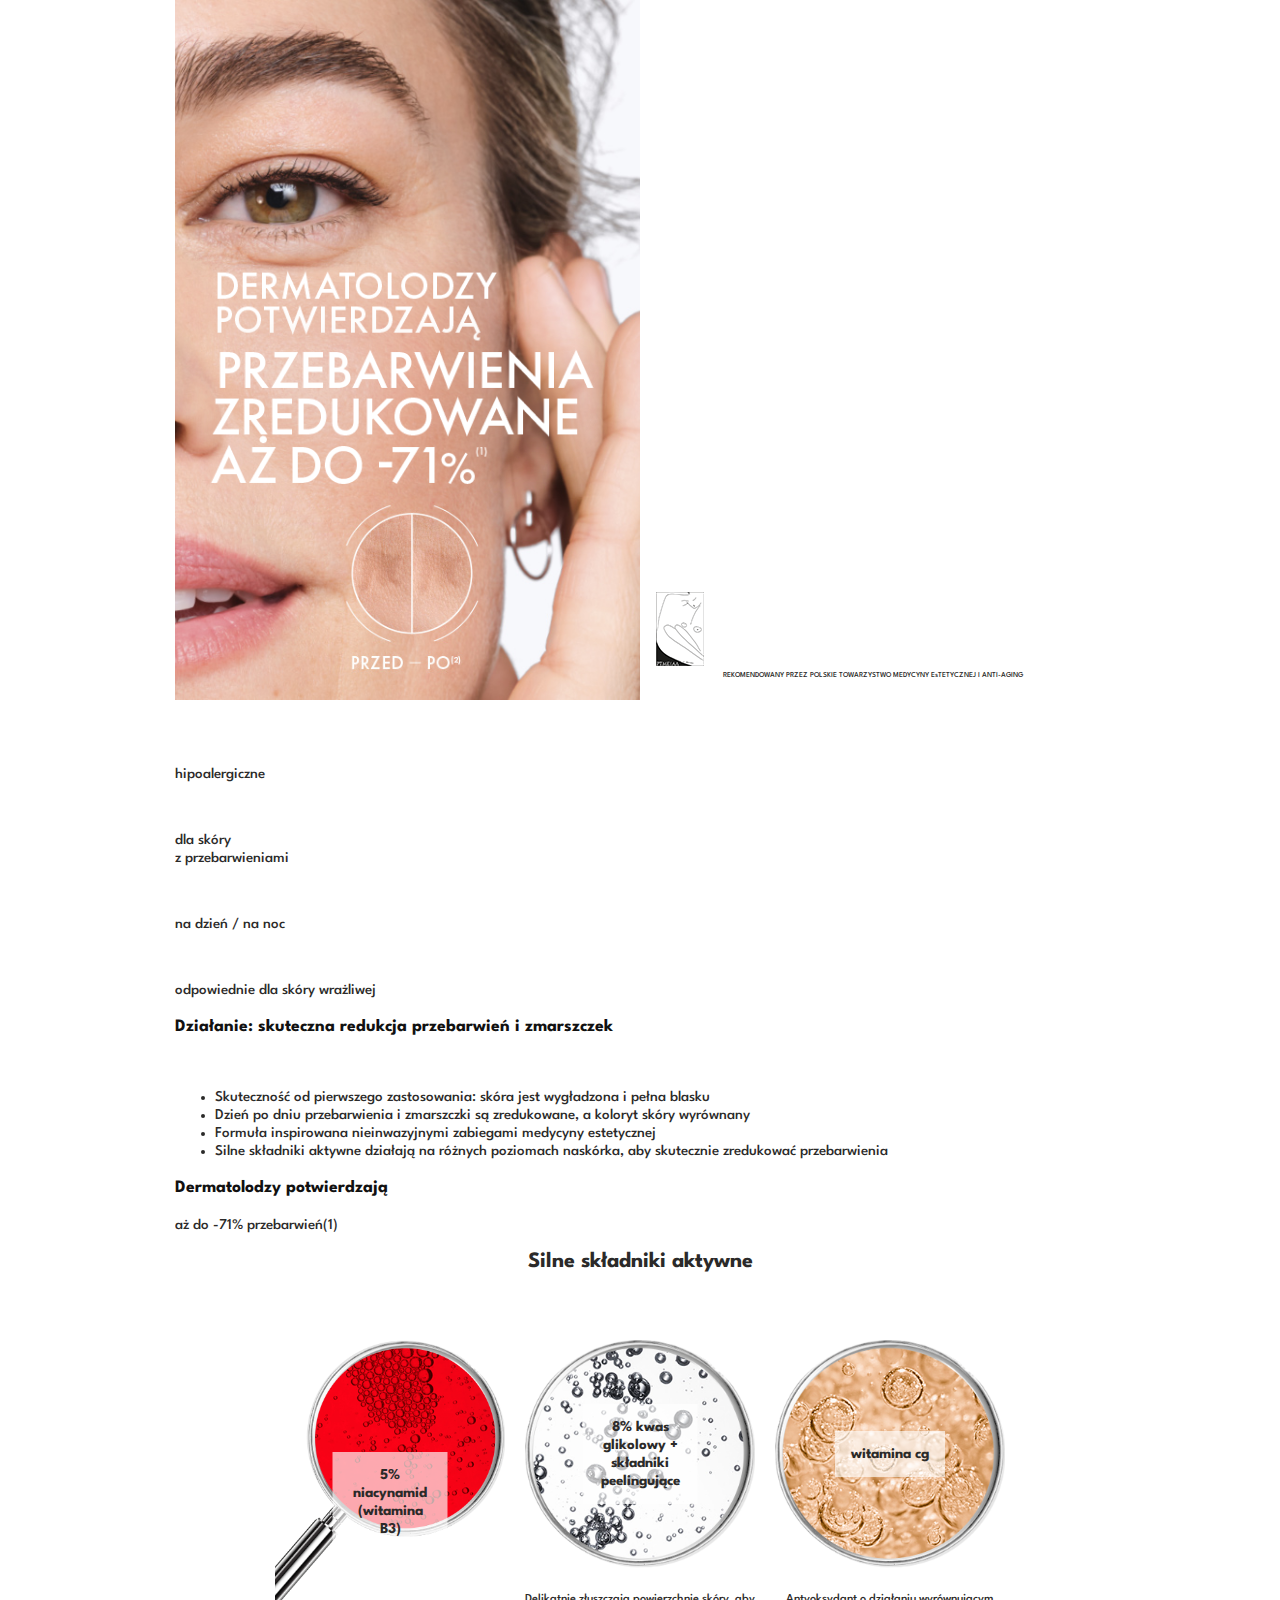
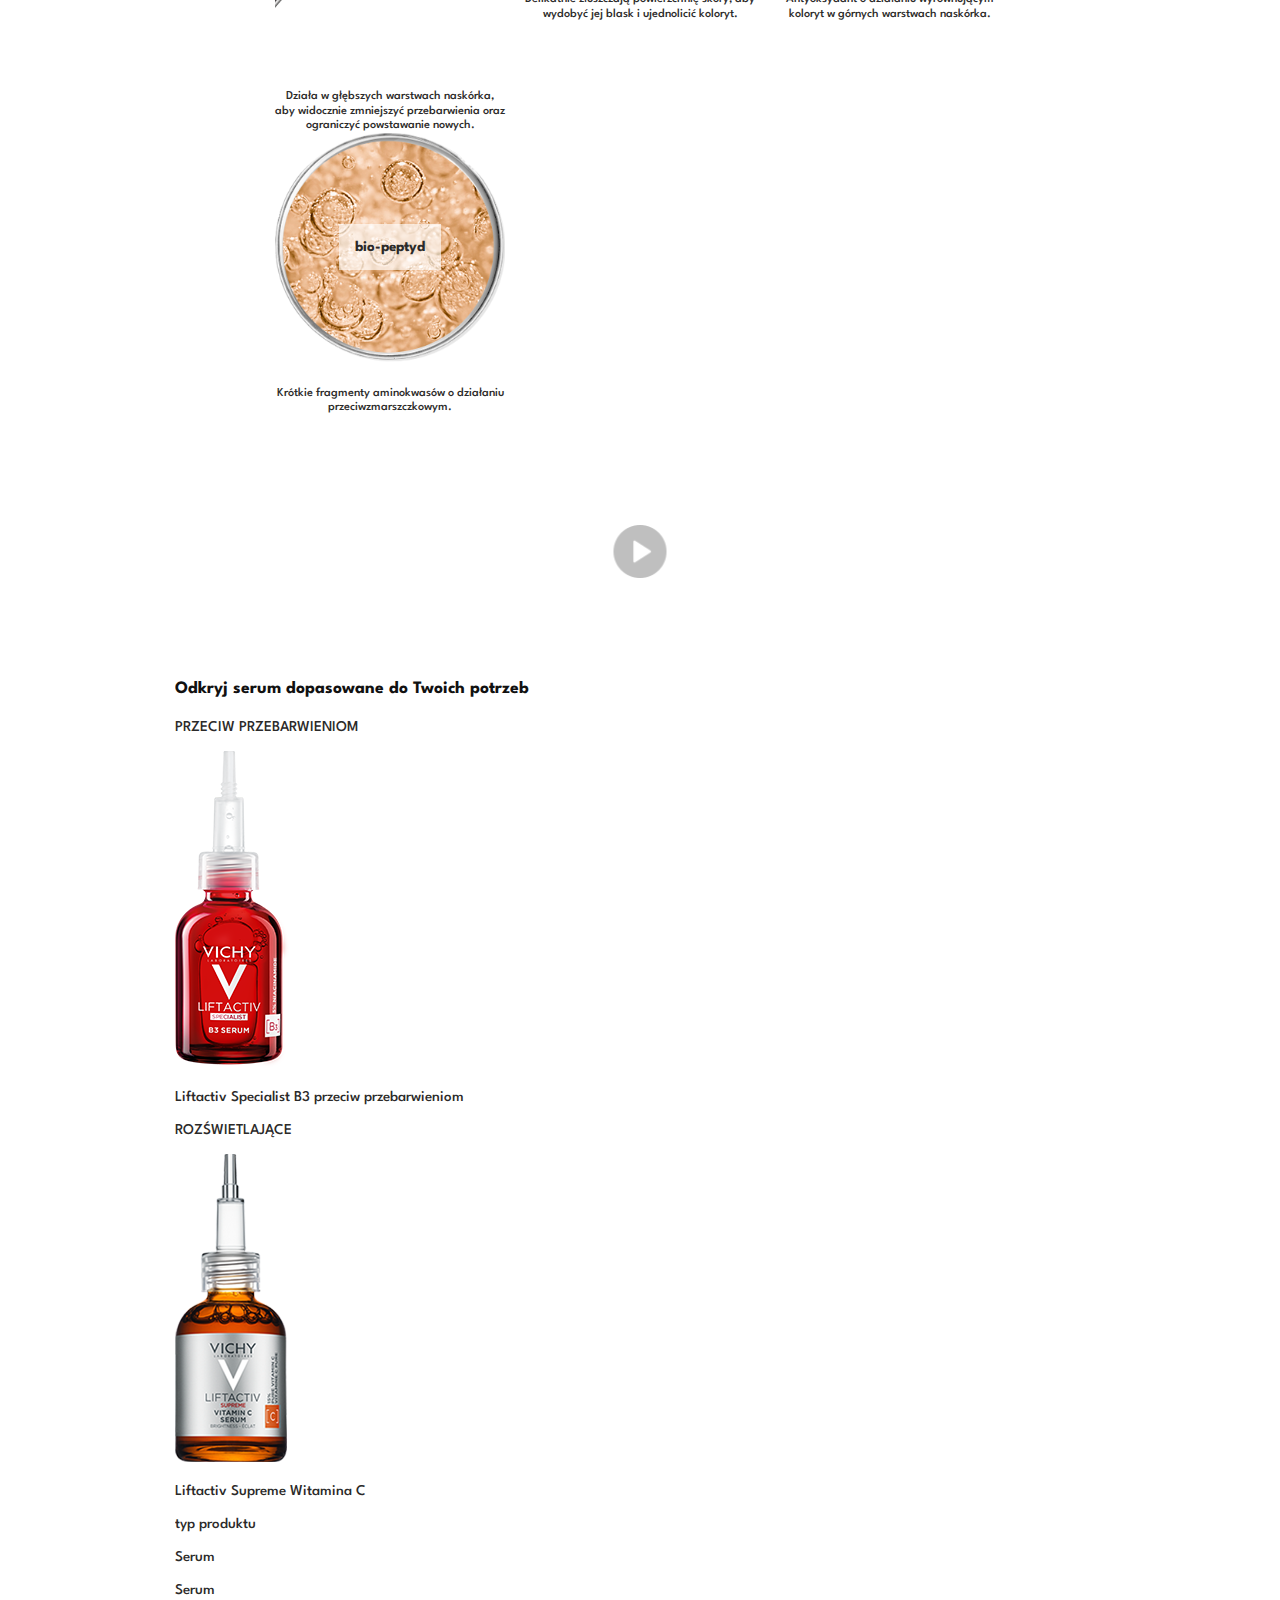
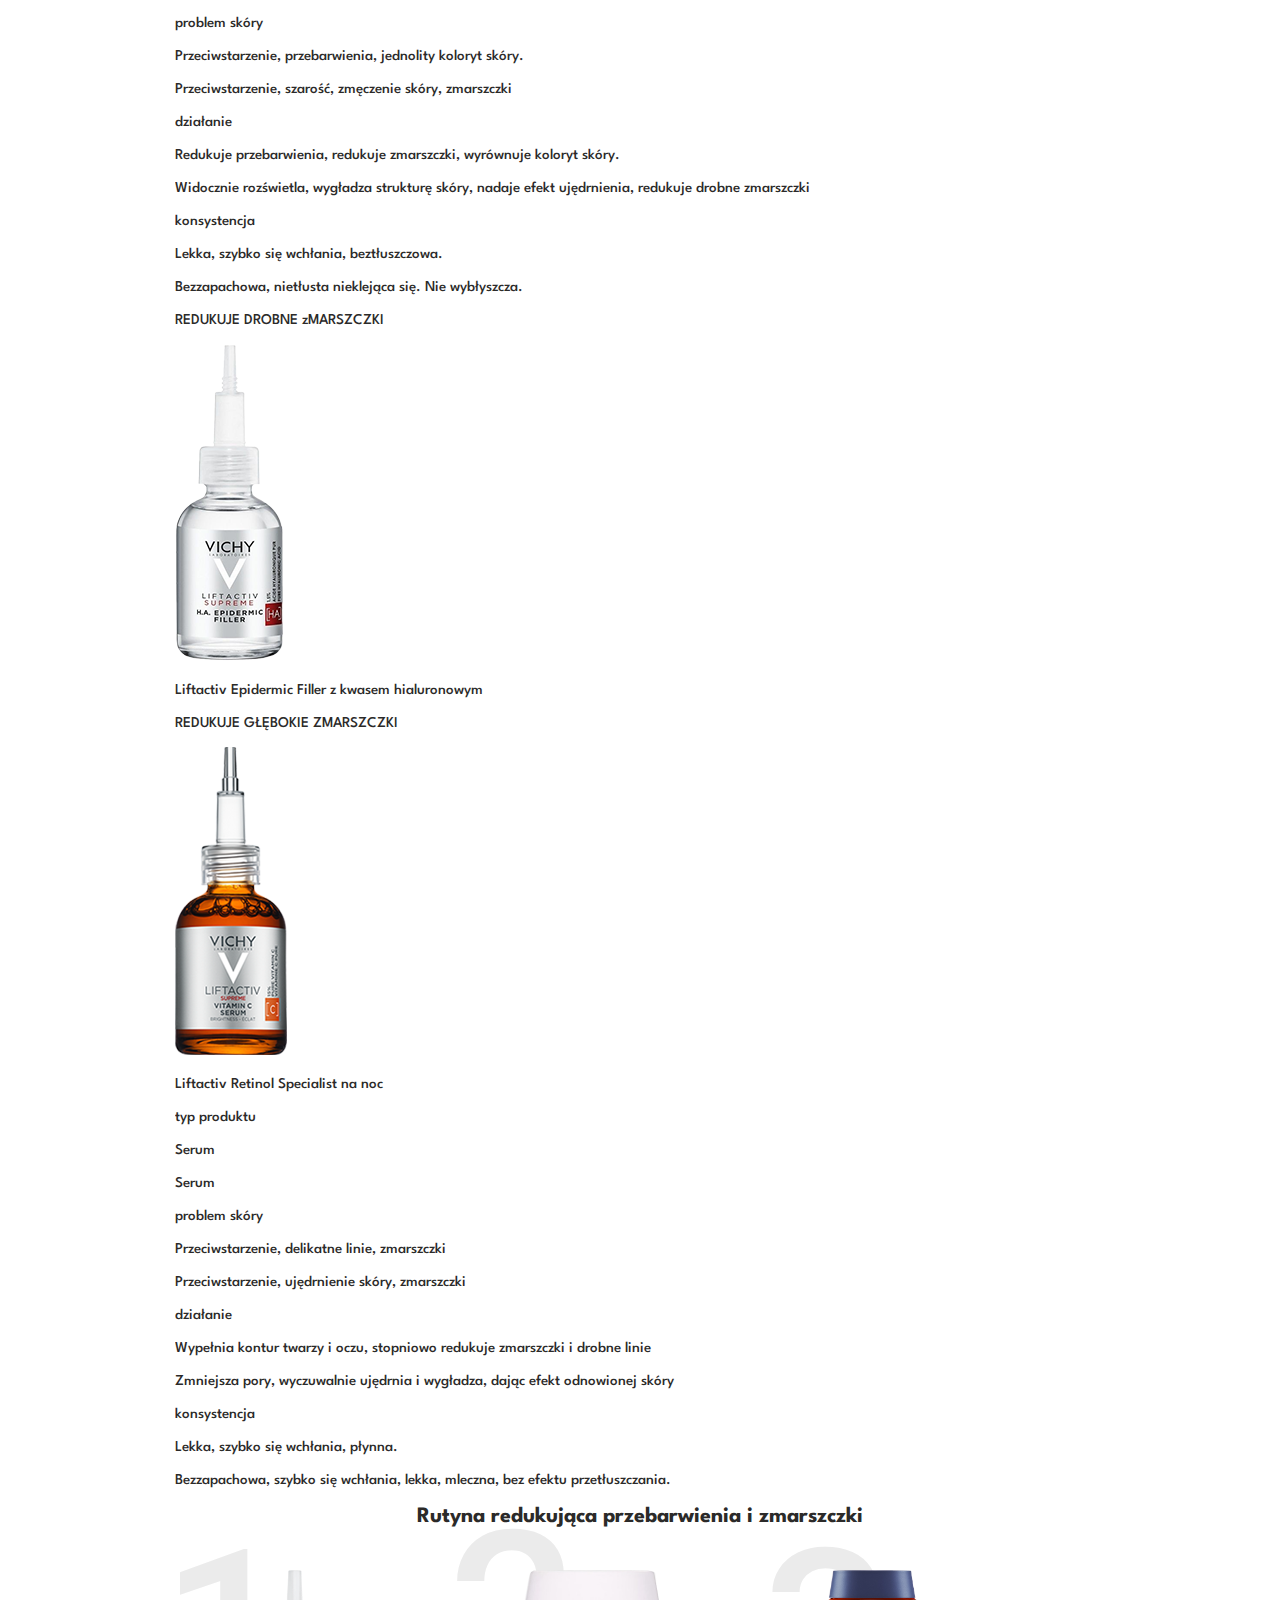
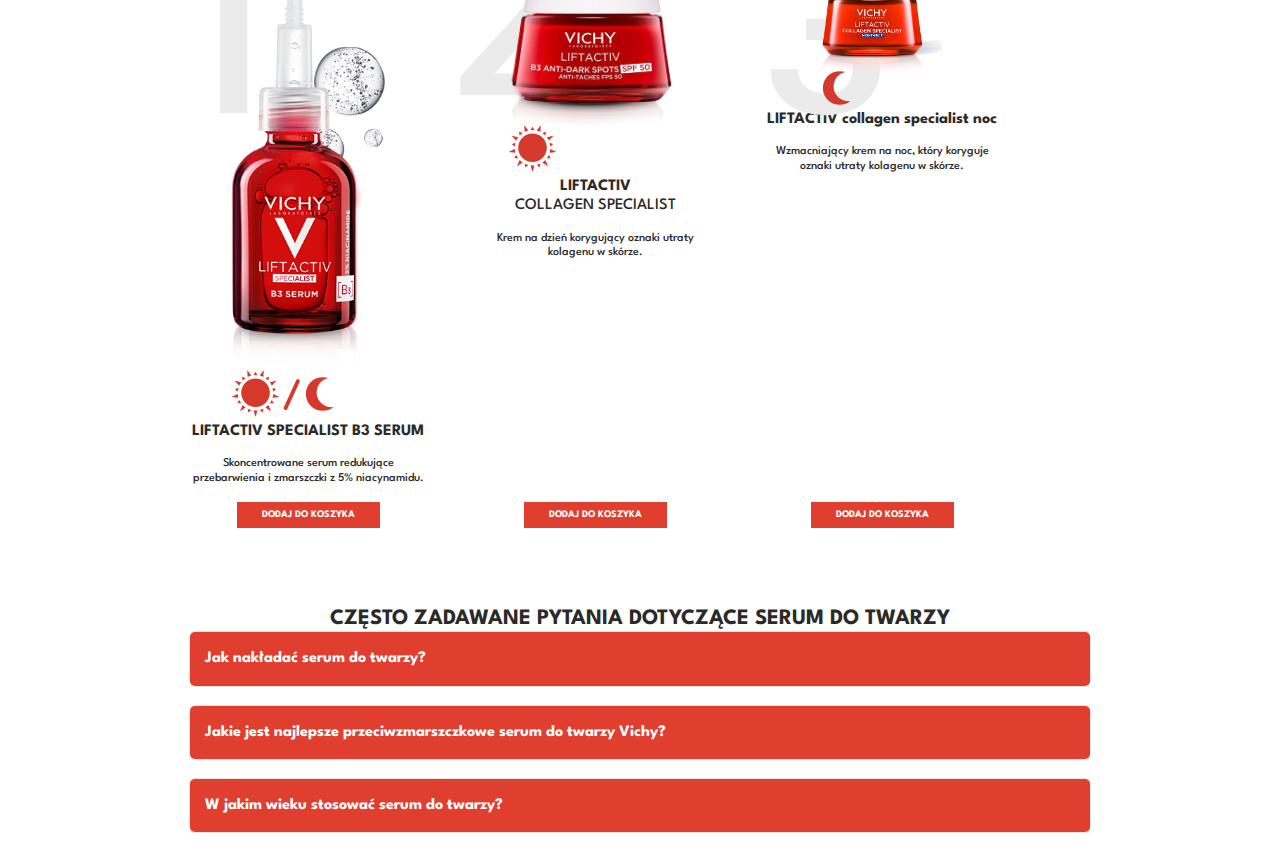
==== index.html @ dc5e70cb "initial commit" ====
<!DOCTYPE html>
<html lang="pl">
  <head>
    <meta charset="UTF-8" />
    <meta name="viewport" content="width=device-width, initial-scale=1.0" />
    <title>Vichy</title>
    <link rel="preconnect" href="https://fonts.gstatic.com" />
    <link
      href="https://fonts.googleapis.com/css2?family=Roboto:wght@700&family=Spartan:wght@500;600;700&display=swap"
      rel="stylesheet"
    />
    <link rel="stylesheet" href="style.css" />
  </head>
  <body>
    <div class="es-vichy" id="es-vichy">
      <section class="es-kv">
        <div class="es-kv__images">
          <div class="es-kv__logo">
            <img src="images/logo.png" alt="" class="es-kv__img" />
          </div>
          <div class="es-kv__claim">
            <img src="images/claim.png" alt="" class="es-kv__img" />
          </div>
          <div class="es-kv__packshot">
            <img src="images/packshot.png" alt="" class="es-kv__img" />
          </div>
          <div class="es-kv__disc-wrapper">
            <img
              src="./images/label-image.png"
              alt=""
              class="es-kv__disc-img"
            />
            <p class="es-kv__disc">
              REKOMENDOWANY PRZEZ POLSKIE TOWARZYSTWO MEDYCYNY EsTETYCZNEJ I
              ANTI-AGING
            </p>
          </div>
        </div>
        <div class="es-kv__photo">
          <div class="es-kv__content">
            <img src="./images/kv-title.png" alt="" class="es-kv__title-img" />
            <!-- <h2 class="es-kv__title">
              dermatolodzy <br />
              potwierdzają <br />
              przebarwienia <br />
              zredukowane <bt />
              aż do -71<sup>1</sup>
            </h2> -->
          </div>
        </div>
      </section>

      <section class="es-icons">
        <div class="es-icons__list">
          <div class="es-icons__item">
            <img src="" alt="" class="es-icons__icon" />
            <p class="es-icons__title">hipoalergiczne</p>
          </div>
          <div class="es-icons__item">
            <img src="" alt="" class="es-icons__icon" />
            <p class="es-icons__title">
              dla skóry <br />
              z przebarwieniami
            </p>
          </div>
          <div class="es-icons__item">
            <img src="" alt="" class="es-icons__icon" />
            <p class="es-icons__title">na dzień / na noc</p>
          </div>
          <div class="es-icons__item">
            <img src="" alt="" class="es-icons__icon" />
            <p class="es-icons__title">odpowiednie dla skóry wrażliwej</p>
          </div>
        </div>
      </section>

      <section class="es-info">
        <div class="es-info__border">
          <h3 class="es-info__title">
            Działanie: skuteczna redukcja przebarwień i zmarszczek
          </h3>
        </div>
        <div class="es-info__wrapper">
          <img src="" alt="" class="es-info__image" />
          <ul class="es-info__steps">
            <li class="es-info__steps-item">
              Skuteczność od pierwszego zastosowania: skóra jest wygładzona i
              pełna blasku
            </li>
            <li class="es-info__steps-item">
              Dzień po dniu przebarwienia i zmarszczki są zredukowane, a koloryt
              skóry wyrównany
            </li>
            <li class="es-info__steps-item">
              Formuła inspirowana nieinwazyjnymi zabiegami medycyny estetycznej
            </li>
            <li class="es-info__steps-item">
              Silne składniki aktywne działają na różnych poziomach naskórka,
              aby skutecznie zredukować przebarwienia
            </li>
          </ul>
        </div>
      </section>

      <section class="es-dermatologits">
        <h3 class="es-dermatologits__title">Dermatolodzy potwierdzają</h3>

        <p class="es-dermatologits__subtitle">
          aż do <span>-71%</span> przebarwień(1)
        </p>
      </section>

      <section class="es-ingr">
        <h3 class="es-ingr__title">Silne składniki aktywne</h3>
        <div class="es-ingr__container">
          <div class="es-ingr__single">
            <div class="es-ingr__image">
              <img src="images/ingr-1.png" alt="" class="es-ingr__img" />
              <p class="es-ingr__label">5% niacynamid (witamina B3)</p>
            </div>
            <p class="es-ingr__text">
              Działa w głębszych warstwach naskórka, aby widocznie zmniejszyć
              przebarwienia oraz ograniczyć powstawanie nowych.
            </p>
          </div>
          <div class="es-ingr__single">
            <div class="es-ingr__image">
              <img src="images/ingr-2.png" alt="" class="es-ingr__img" />
              <p class="es-ingr__label">
                8% kwas glikolowy + składniki peelingujące
              </p>
            </div>
            <p class="es-ingr__text">
              Delikatnie złuszczają powierzchnię skóry, aby wydobyć jej blask i
              ujednolicić koloryt.
            </p>
          </div>
          <div class="es-ingr__single">
            <div class="es-ingr__image">
              <img src="images/ingr-3.png" alt="" class="es-ingr__img" />
              <p class="es-ingr__label">witamina cg</p>
            </div>
            <p class="es-ingr__text">
              Antyoksydant o działaniu wyrównującym koloryt w górnych warstwach
              naskórka.
            </p>
          </div>
          <div class="es-ingr__single">
            <div class="es-ingr__image">
              <img src="images/ingr-3.png" alt="" class="es-ingr__img" />
              <p class="es-ingr__label">bio-peptyd</p>
            </div>
            <p class="es-ingr__text">
              Krótkie fragmenty aminokwasów o działaniu przeciwzmarszczkowym.
            </p>
          </div>
        </div>
      </section>

      <section class="es-video">
        <div class="es-video__wrapper">
          <video
            class="es-video__player"
            src="./video/Vichy-Liftactiv-B3-vertical.mp4"
            id="player"
          ></video>
          <div class="es-video__play-button">
            <img
              class="es-video__image-icon"
              src="./images/video-icon.png"
              alt=""
              loading="lazy"
            />
          </div>
        </div>
      </section>

      <section class="es-compare">
        <h3 class="es-compare__title">
          Odkryj serum dopasowane do Twoich potrzeb
        </h3>

        <div class="es-compare__packshots es-compare__packshots--mobile">
          <div class="es-compare__wrapper">
            <div class="es-compare__single">
              <p class="es-compare__single-title">PRZECIW PRZEBARWIENIOM</p>
              <img
                src="./images/compare-1.png"
                alt=""
                class="es-compare__single-image"
              />
              <p class="es-compare__single-subtitle">
                Liftactiv Specialist B3 przeciw przebarwieniom
              </p>
            </div>
            <div class="es-compare__single">
              <p class="es-compare__single-title">ROZŚWIETLAJĄCE</p>
              <img
                src="./images/compare-2.png"
                alt=""
                class="es-compare__single-image"
              />
              <p class="es-compare__single-subtitle">
                Liftactiv Supreme Witamina C
              </p>
            </div>

            <div class="es-compare__table">
              <div class="es-compare__type">
                <div class="es-compare__type-title">typ produktu</div>
                <div class="es-compare__inner">
                  <p class="es-compare__type-subtitle">Serum</p>
                  <p class="es-compare__type-subtitle">Serum</p>
                </div>
              </div>
              <div class="es-compare__problem">
                <div class="es-compare__problem-title">problem skóry</div>
                <div class="es-compare__inner">
                  <p class="es-compare__problem-subtitle">
                    Przeciwstarzenie, przebarwienia, jednolity koloryt skóry.
                  </p>
                  <p class="es-compare__problem-subtitle">
                    Przeciwstarzenie, szarość, zmęczenie skóry, zmarszczki
                  </p>
                </div>
              </div>
              <div class="es-compare__effect">
                <div class="es-compare__effect-title">działanie</div>
                <div class="es-compare__inner">
                  <p class="es-compare__effect-subtitle">
                    Redukuje przebarwienia, redukuje zmarszczki, wyrównuje
                    koloryt skóry.
                  </p>
                  <p class="es-compare__effect-subtitle">
                    Widocznie rozświetla, wygładza strukturę skóry, nadaje efekt
                    ujędrnienia, redukuje drobne zmarszczki
                  </p>
                </div>
              </div>
              <div class="es-compare__consistency">
                <div class="es-compare__consistency-title">konsystencja</div>
                <div class="es-compare__inner">
                  <p class="es-compare__consistency-subtitle">
                    Lekka, szybko się wchłania, beztłuszczowa.
                  </p>
                  <p class="es-compare__consistency-subtitle">
                    Bezzapachowa, nietłusta nieklejąca się. Nie wybłyszcza.
                  </p>
                </div>
              </div>
            </div>
          </div>

          <div class="es-compare__wrapper">
            <div class="es-compare__single">
              <p class="es-compare__single-title">REDUKUJE DROBNE zMARSZCZKI</p>
              <img
                src="./images/compare-3.png"
                alt=""
                class="es-compare__single-image"
              />
              <p class="es-compare__single-subtitle">
                Liftactiv Epidermic Filler z kwasem hialuronowym
              </p>
            </div>
            <div class="es-compare__single">
              <p class="es-compare__single-title">
                REDUKUJE GŁĘBOKIE ZMARSZCZKI
              </p>
              <img
                src="./images/compare-2.png"
                alt=""
                class="es-compare__single-image"
              />
              <p class="es-compare__single-subtitle">
                Liftactiv Retinol Specialist na noc
              </p>
            </div>
            <div class="es-compare__table">
              <div class="es-compare__type">
                <div class="es-compare__type-title">typ produktu</div>
                <div class="es-compare__inner">
                  <p class="es-compare__type-subtitle">Serum</p>
                  <p class="es-compare__type-subtitle">Serum</p>
                </div>
              </div>
              <div class="es-compare__problem">
                <div class="es-compare__problem-title">problem skóry</div>
                <div class="es-compare__inner">
                  <p class="es-compare__problem-subtitle">
                    Przeciwstarzenie, delikatne linie, zmarszczki
                  </p>
                  <p class="es-compare__problem-subtitle">
                    Przeciwstarzenie, ujędrnienie skóry, zmarszczki
                  </p>
                </div>
              </div>
              <div class="es-compare__effect">
                <div class="es-compare__effect-title">działanie</div>
                <div class="es-compare__inner">
                  <p class="es-compare__effect-subtitle">
                    Wypełnia kontur twarzy i oczu, stopniowo redukuje zmarszczki
                    i drobne linie
                  </p>
                  <p class="es-compare__effect-subtitle">
                    Zmniejsza pory, wyczuwalnie ujędrnia i wygładza, dając efekt
                    odnowionej skóry
                  </p>
                </div>
              </div>
              <div class="es-compare__consistency">
                <div class="es-compare__consistency-title">konsystencja</div>
                <div class="es-compare__inner">
                  <p class="es-compare__consistency-subtitle">
                    Lekka, szybko się wchłania, płynna.
                  </p>
                  <p class="es-compare__consistency-subtitle">
                    Bezzapachowa, szybko się wchłania, lekka, mleczna, bez
                    efektu przetłuszczania.
                  </p>
                </div>
              </div>
            </div>
          </div>
        </div>
      </section>

      <section class="es-cross">
        <h3 class="es-cross__title">
          Rutyna redukująca przebarwienia i zmarszczki
        </h3>
        <div class="es-cross__container">
          <div class="es-cross__single">
            <div class="es-cross__packshot es-cross__packshot--1">
              <img src="images/cross-1.png" alt="" class="es-cross__img" />
              <img
                src="./images/cross-icon-1.png"
                alt=""
                class="es-cross__packshot-icon"
              />
            </div>
            <h4 class="es-cross__subtitle">
              <strong>LIFTACTIV SPECIALIST B3 SERUM</strong>
            </h4>
            <div class="es-cross__wrapper">
              <p class="es-cross__text">
                Skoncentrowane serum redukujące przebarwienia i zmarszczki z 5%
                niacynamidu.
              </p>
              <a href="" target="_blank" class="es-cross__link"
                >Dodaj do koszyka</a
              >
            </div>
          </div>
          <div class="es-cross__single">
            <div class="es-cross__packshot es-cross__packshot--2">
              <img src="images/cross-2.png" alt="" class="es-cross__img" />
              <img
                src="./images/cross-icon-2.png"
                alt=""
                class="es-cross__packshot-icon"
              />
            </div>
            <h4 class="es-cross__subtitle">
              <strong>LIFTACTIV</strong> COLLAGEN SPECIALIST
            </h4>
            <div class="es-cross__wrapper">
              <p class="es-cross__text">
                Krem na dzień korygujący oznaki utraty kolagenu w skórze.
              </p>
              <a href="" target="_blank" class="es-cross__link"
                >Dodaj do koszyka</a
              >
            </div>
          </div>
          <div class="es-cross__single">
            <div class="es-cross__packshot es-cross__packshot--3">
              <img src="images/cross-3.png" alt="" class="es-cross__img" />
              <img
                src="./images/cross-icon-3.png"
                alt=""
                class="es-cross__packshot-icon"
              />
            </div>
            <h4 class="es-cross__subtitle">
              <strong>LIFTACTIV collagen specialist noc</strong>
            </h4>
            <div class="es-cross__wrapper">
              <p class="es-cross__text">
                Wzmacniający krem na noc, który koryguje oznaki utraty kolagenu
                w skórze.
              </p>
              <a href="" target="_blank" class="es-cross__link"
                >Dodaj do koszyka</a
              >
            </div>
          </div>
        </div>
      </section>

      <div class="es-faq">
        <div class="es-faq__text">
          <p class="es-title es-faq__title">
            Często zadawane pytania dotyczące serum do twarzy
          </p>
        </div>
        <div class="es-accordion">
          <div class="es-accordion__element">
            <h3 class="es-accordion__title acc-tab">
              Jak nakładać serum do twarzy?
            </h3>
            <div class="es-accordion__element-content acc-content">
              <p>
                W przeciwieństwie do kremów i środków nawilżających, serum do
                twarzy należy nakładać w małych ilościach, ponieważ są bardzo
                skoncentrowane. Przed nałożeniem na skórę należy oczyścić ręce i
                twarz. Nałóż 2 lub 3 krople serum na opuszki palców i delikatnie
                wklepuj ruchami od góry, aż do całkowitego wchłonięcia.
              </p>
            </div>
          </div>
          <div class="es-accordion__element">
            <h3 class="es-accordion__title acc-tab">
              Jakie jest najlepsze przeciwzmarszczkowe serum do twarzy Vichy?
            </h3>
            <div class="es-accordion__element-content acc-content">
              <p>
                Najlepsze sera do twarzy dla starzejącej się skóry to te z gamy
                Liftactiv, ponieważ ich formuły stworzone są ze skoncentrowanych
                istotnych składników dermatologicznych, które działają na drobne
                linie i zmarszczki, brak jędrności oraz dodają blasku skórze.
              </p>
            </div>
          </div>
          <div class="es-accordion__element">
            <h3 class="es-accordion__title acc-tab">
              W jakim wieku stosować serum do twarzy?
            </h3>
            <div class="es-accordion__element-content acc-content">
              <p>
                Serum do twarzy działa na różne problemy skórne, takie jak
                trądzik, przetłuszanie się lub wysuszanie skóry, przebarwienia
                lub zmarszczki i drobne linie. Możesz rozpocząć stosowanie serum
                w wieku 20 lat i kontynuować je przez resztę życia, dostosowując
                serum do problemów skórnych.
              </p>
            </div>
          </div>
        </div>
      </div>

      <section class="es-qa"></section>
    </div>
  </body>
  <script
    type="text/javascript"
    src="//code.jquery.com/jquery-1.11.0.min.js"
  ></script>
  <script
    type="text/javascript"
    src="//code.jquery.com/jquery-migrate-1.2.1.min.js"
  ></script>
  <script src="./scripts/slick-slider.js"></script>
  <script src="./scripts/script.js"></script>
  <script>
    // require(['jquery', 'slick'], function ($) {
    // $(document).ready(function () {
    //   $('.es-slick-carousel').slick({
    //     dots: true,
    //     infinite: true,
    //     prevArrow: '.slick-button-prev',
    //     nextArrow: '.slick-button-next',
    //     appendDots: '.slick-pagination',
    //     adaptiveHeight: true,
    //   });
    // });

    // $(document).ready(function () {
    //   $('.es-slick-carousel-2').slick({
    //     dots: true,
    //     infinite: true,
    //     prevArrow: '.slick-button-2-prev',
    //     nextArrow: '.slick-button-2-next',
    //     appendDots: '.slick-pagination-2',
    //     adaptiveHeight: true,
    //   });
    // });
    // });
  </script>
</html>
---- style.css ----
html,
body {
  margin: 0;
  padding: 0;
}

#es-vichy.es-vichy {
  font-family: "Spartan", sans-serif;
  font-size: 15px;
  font-weight: 500;
  line-height: 1.2;
  max-width: 930px;
  margin: 0 auto;
  padding: 0;
  overflow: hidden;
  color: #2b2a29;
  background-color: #fff;
}
#es-vichy.es-vichy * {
  box-sizing: border-box;
}
#es-vichy.es-vichy h2,
#es-vichy.es-vichy h3,
#es-vichy.es-vichy h4,
#es-vichy.es-vichy h5 {
  font-family: "Spartan", sans-serif;
  color: #111;
}
#es-vichy.es-vichy .es-kv {
  background: #fff;
}
#es-vichy.es-vichy .es-kv__images {
  padding: 0 16px;
  padding-top: 37px;
  padding-bottom: 20px;
}
#es-vichy.es-vichy .es-kv__logo {
  margin-bottom: 20px;
  opacity: 0;
  animation: slidedown 0.6s ease forwards;
}
#es-vichy.es-vichy .es-kv__claim {
  margin-bottom: 32px;
  opacity: 0;
  animation: slidedown 0.6s ease forwards;
  animation-delay: 0.3s;
}
#es-vichy.es-vichy .es-kv__packshot {
  opacity: 0;
  animation: slidedown 0.6s ease forwards;
  animation-delay: 0.6s;
}
#es-vichy.es-vichy .es-kv__disc {
  margin: 0;
  padding: 0;
  line-height: inherit;
  color: inherit;
  font-family: inherit;
  font-weight: inherit;
  font-size: 7.5px;
  text-align: center;
}
#es-vichy.es-vichy .es-kv__photo {
  position: relative;
}
#es-vichy.es-vichy .es-kv__img {
  max-width: 100%;
  display: block;
  margin: 0 auto;
}
#es-vichy.es-vichy .es-kv__img--photo {
  width: 100%;
  -o-object-fit: cover;
     object-fit: cover;
}
#es-vichy.es-vichy .es-kv__title-img {
  max-width: 100%;
  display: block;
  margin: 0 auto;
}
#es-vichy.es-vichy .es-kv__content {
  background: url("images/photo.jpg") center/cover no-repeat;
  padding-top: 69px;
  display: flex;
  justify-content: flex-end;
  align-items: center;
  min-height: 365px;
}
#es-vichy.es-vichy .es-kv__title {
  margin: 0;
  padding: 0;
  line-height: inherit;
  color: inherit;
  font-family: inherit;
  font-weight: inherit;
  padding: 32px 24px;
  color: #fff;
  text-transform: uppercase;
  font-size: 26px;
  text-align: right;
  opacity: 0;
  animation: slideright 0.6s ease forwards;
  animation-delay: 0.9s;
}
#es-vichy.es-vichy .es-ingr {
  margin-bottom: 64px;
  padding: 0 16px;
}
#es-vichy.es-vichy .es-ingr__title {
  margin: 0;
  padding: 0;
  line-height: inherit;
  color: inherit;
  font-family: inherit;
  font-weight: inherit;
  font-size: 22px;
  font-weight: 700;
  text-align: center;
  margin-bottom: 32px;
}
#es-vichy.es-vichy .es-ingr__container {
  display: flex;
  flex-wrap: wrap;
  justify-content: center;
  padding: 0 12px;
  margin: 0 -24px;
}
#es-vichy.es-vichy .es-ingr__single {
  max-width: 246px;
  padding: 0 12px;
}
#es-vichy.es-vichy .es-ingr__single:not(:last-child) {
  margin-bottom: 32px;
}
#es-vichy.es-vichy .es-ingr__image {
  position: relative;
  margin-bottom: 24px;
}
#es-vichy.es-vichy .es-ingr__img {
  max-width: 100%;
  display: block;
  margin: 0 auto;
}
#es-vichy.es-vichy .es-ingr__text {
  margin: 0;
  padding: 0;
  line-height: inherit;
  color: inherit;
  font-family: inherit;
  font-weight: inherit;
  font-size: 12.3px;
  text-align: center;
}
#es-vichy.es-vichy .es-ingr__label {
  margin: 0;
  padding: 0;
  line-height: inherit;
  color: inherit;
  font-family: inherit;
  font-weight: inherit;
  padding: 14px 16px;
  background: rgba(255, 255, 255, 0.66);
  transform: translate(-50%, -50%);
  position: absolute;
  top: 50%;
  left: 50%;
  font-weight: 700;
  text-align: center;
}
#es-vichy.es-vichy .es-cross {
  padding: 0 16px;
}
#es-vichy.es-vichy .es-cross__title {
  margin: 0;
  padding: 0;
  line-height: inherit;
  color: inherit;
  font-family: inherit;
  font-weight: inherit;
  font-size: 22px;
  text-align: center;
  margin-bottom: 40px;
  font-weight: 700;
}
#es-vichy.es-vichy .es-cross__container {
  display: flex;
  flex-wrap: wrap;
  flex-flow: column;
  justify-content: center;
  align-items: center;
  padding: 0 8px;
  margin: 0 -16px;
}
#es-vichy.es-vichy .es-cross__img {
  max-width: 100%;
  display: block;
  margin: 0 auto;
  max-height: 400px;
}
#es-vichy.es-vichy .es-cross__single {
  max-width: 250px;
  margin-bottom: 32px;
  padding: 0 8px;
  display: flex;
  flex-flow: column;
  justify-content: space-between;
  align-items: center;
}
#es-vichy.es-vichy .es-cross__single:hover .es-cross__icon {
  transform: scale(1.2);
}
#es-vichy.es-vichy .es-cross__wrapper {
  display: flex;
  flex-flow: column;
  justify-content: space-between;
  align-items: center;
  flex-grow: 1;
}
#es-vichy.es-vichy .es-cross__subtitle {
  margin: 0;
  padding: 0;
  line-height: inherit;
  color: inherit;
  font-family: inherit;
  font-weight: inherit;
  font-size: 16px;
  text-align: center;
  margin-bottom: 16px;
}
#es-vichy.es-vichy .es-cross__subtitle strong {
  display: block;
}
#es-vichy.es-vichy .es-cross__text {
  margin: 0;
  padding: 0;
  line-height: inherit;
  color: inherit;
  font-family: inherit;
  font-weight: inherit;
  font-size: 12px;
  text-align: center;
  margin-bottom: 16px;
}
#es-vichy.es-vichy .es-cross__link {
  margin: 0;
  padding: 0;
  line-height: inherit;
  color: inherit;
  font-family: inherit;
  font-weight: inherit;
  color: #fff;
  background: #e03e2f;
  font-size: 10px;
  text-decoration: none;
  font-weight: 700;
  text-transform: uppercase;
  padding: 6px 24px;
  margin-bottom: 16px;
  border: 1px solid #e03e2f;
  transition: all 0.3s ease;
}
#es-vichy.es-vichy .es-cross__link:hover {
  color: #e03e2f;
  background: #fff;
}
#es-vichy.es-vichy .es-cross__packshot {
  position: relative;
  z-index: 1;
}
#es-vichy.es-vichy .es-cross__packshot--1 {
  max-width: 189px;
}
#es-vichy.es-vichy .es-cross__packshot--1::before {
  position: absolute;
  content: "1";
  font-family: "Roboto";
  color: #ebebeb;
  font-size: 230px;
  top: -50px;
  left: -70px;
  line-height: 1;
  z-index: -1;
}
#es-vichy.es-vichy .es-cross__packshot--2 {
  max-width: 175px;
}
#es-vichy.es-vichy .es-cross__packshot--2::before {
  position: absolute;
  content: "2";
  font-family: "Roboto";
  color: #ebebeb;
  font-size: 230px;
  top: -68px;
  left: -60px;
  line-height: 1;
  z-index: -1;
}
#es-vichy.es-vichy .es-cross__packshot--3 {
  max-width: 120px;
}
#es-vichy.es-vichy .es-cross__packshot--3::before {
  position: absolute;
  content: "3";
  font-family: "Roboto";
  color: #ebebeb;
  font-size: 230px;
  top: -50px;
  left: -60px;
  line-height: 1;
  z-index: -1;
}
#es-vichy.es-vichy .es-faq {
  padding-top: 30px;
  padding-bottom: 30px;
}
#es-vichy.es-vichy .es-faq__title {
  margin: 0;
  padding: 0;
  line-height: inherit;
  color: inherit;
  font-family: inherit;
  font-weight: inherit;
  font-size: 22px;
  font-weight: 700;
  text-transform: uppercase;
  color: inherit;
  margin: 0 auto;
  text-align: center;
}
#es-vichy.es-vichy .es-faq .es-accordion {
  margin: 0 auto;
  max-width: 1170px;
  padding-left: 15px;
  padding-right: 15px;
}
#es-vichy.es-vichy .es-faq .es-accordion__element {
  margin: 0 auto;
  margin-bottom: 20px;
  background: #e03e2f;
  border: none;
  border-radius: 5px;
  box-shadow: 0 0 0 1px rgba(0, 0, 0, 0.1);
}
#es-vichy.es-vichy .es-faq .es-accordion__element-content {
  font-size: 13px;
  color: #888885;
  overflow: hidden;
  padding-left: 20px;
  padding-right: 20px;
  max-height: 0;
  transition: max-height 0.5s ease-out;
  background: #fff;
}
#es-vichy.es-vichy .es-faq .es-accordion__title {
  margin: 0;
  padding: 0;
  line-height: inherit;
  color: inherit;
  font-family: inherit;
  font-weight: inherit;
  font-weight: 700;
  position: relative;
  padding: 17px 50px 17px 15px;
  font-size: 16px;
  color: #FFF;
  transition: all 200ms ease-out;
  cursor: pointer;
}
#es-vichy.es-vichy .es-faq .es-accordion .acc-tab:before {
  font-family: "FontAwesome";
  content: "";
  display: block;
  position: absolute;
  width: 50px;
  height: 100%;
  top: 0;
  right: 0;
  background: url(./images/plus.png) 50% 50% no-repeat;
  color: #fff;
  text-align: center;
  line-height: 50px;
  transition: all 200ms ease-out;
}
#es-vichy.es-vichy .es-faq .es-accordion .acc-tab.active:before {
  background: url(./images/minus.png) 50% 50% no-repeat;
}
#es-vichy.es-vichy .es-faq .es-accordion > div:last-of-type {
  margin-bottom: 0;
}
#es-vichy.es-vichy .es-disclaimer {
  max-width: 1170px;
  padding-left: 15px;
  padding-right: 15px;
  margin: 0 auto;
}
#es-vichy.es-vichy .es-disclaimer__text {
  margin-top: 20px;
  margin: 0;
  padding: 0;
  line-height: inherit;
  color: inherit;
  font-family: inherit;
  font-weight: inherit;
  font-size: 12px;
}
#es-vichy.es-vichy .es-video__wrapper {
  position: relative;
  margin-bottom: 50px;
}
#es-vichy.es-vichy .es-video__player {
  display: block;
  margin: 0 auto;
  width: 100%;
  -o-object-fit: cover;
     object-fit: cover;
}
#es-vichy.es-vichy .es-video__play-button {
  position: absolute;
  top: 50%;
  left: 50%;
  transform: translate(-50%, -50%);
  cursor: pointer;
}
#es-vichy.es-vichy .es-video__image-icon {
  width: 53px;
  height: 53px;
}
#es-vichy.es-vichy .es-video__additional-description {
  min-width: 320px;
  margin-bottom: 32px;
}
#es-vichy.es-vichy .es-video__additional-description strong {
  text-transform: none;
}
@media screen and (min-width: 560px) {
  #es-vichy.es-vichy .es-kv {
    display: flex;
  }
  #es-vichy.es-vichy .es-kv__images {
    display: flex;
    flex-flow: column;
    justify-content: space-between;
    flex: 1;
    flex-basis: 50%;
  }
  #es-vichy.es-vichy .es-kv__photo {
    order: -1;
    flex: 1;
    flex-basis: 50%;
  }
  #es-vichy.es-vichy .es-kv__content {
    min-height: 700px;
  }
  #es-vichy.es-vichy .es-cross__container {
    flex-flow: row;
    flex-wrap: wrap;
    align-items: stretch;
  }
}
@media screen and (min-width: 768px) {
  #es-vichy.es-vichy .es-kv {
    margin-bottom: 32px;
  }
}
#es-vichy.es-vichy .es-ingr {
  margin-bottom: 64px;
}
#es-vichy.es-vichy .es-ingr__title {
  margin-bottom: 64px;
}
#es-vichy.es-vichy .es-ingr__container {
  max-width: 730px;
  margin: 0 auto;
  padding: 0;
  justify-content: space-between;
}
#es-vichy.es-vichy .es-ingr__single {
  padding: 0;
  max-width: 230px;
}
#es-vichy.es-vichy .es-ingr__single:not(:last-child) {
  margin-bottom: 0;
}
#es-vichy.es-vichy .es-cross__container {
  justify-content: space-between;
}

@media screen and (min-width: 860px) {
  .es-cross__single:nth-child(3) {
    margin-right: 90px;
  }
}
@keyframes slidedown {
  from {
    opacity: 0;
    transform: translateY(-32px);
  }
  to {
    opacity: 1;
    transform: translateY(0);
  }
}
@keyframes slideright {
  from {
    opacity: 0.3;
    transform: translateX(-100px);
  }
  to {
    opacity: 1;
    transform: translateX(0);
  }
}/*# sourceMappingURL=style.css.map */
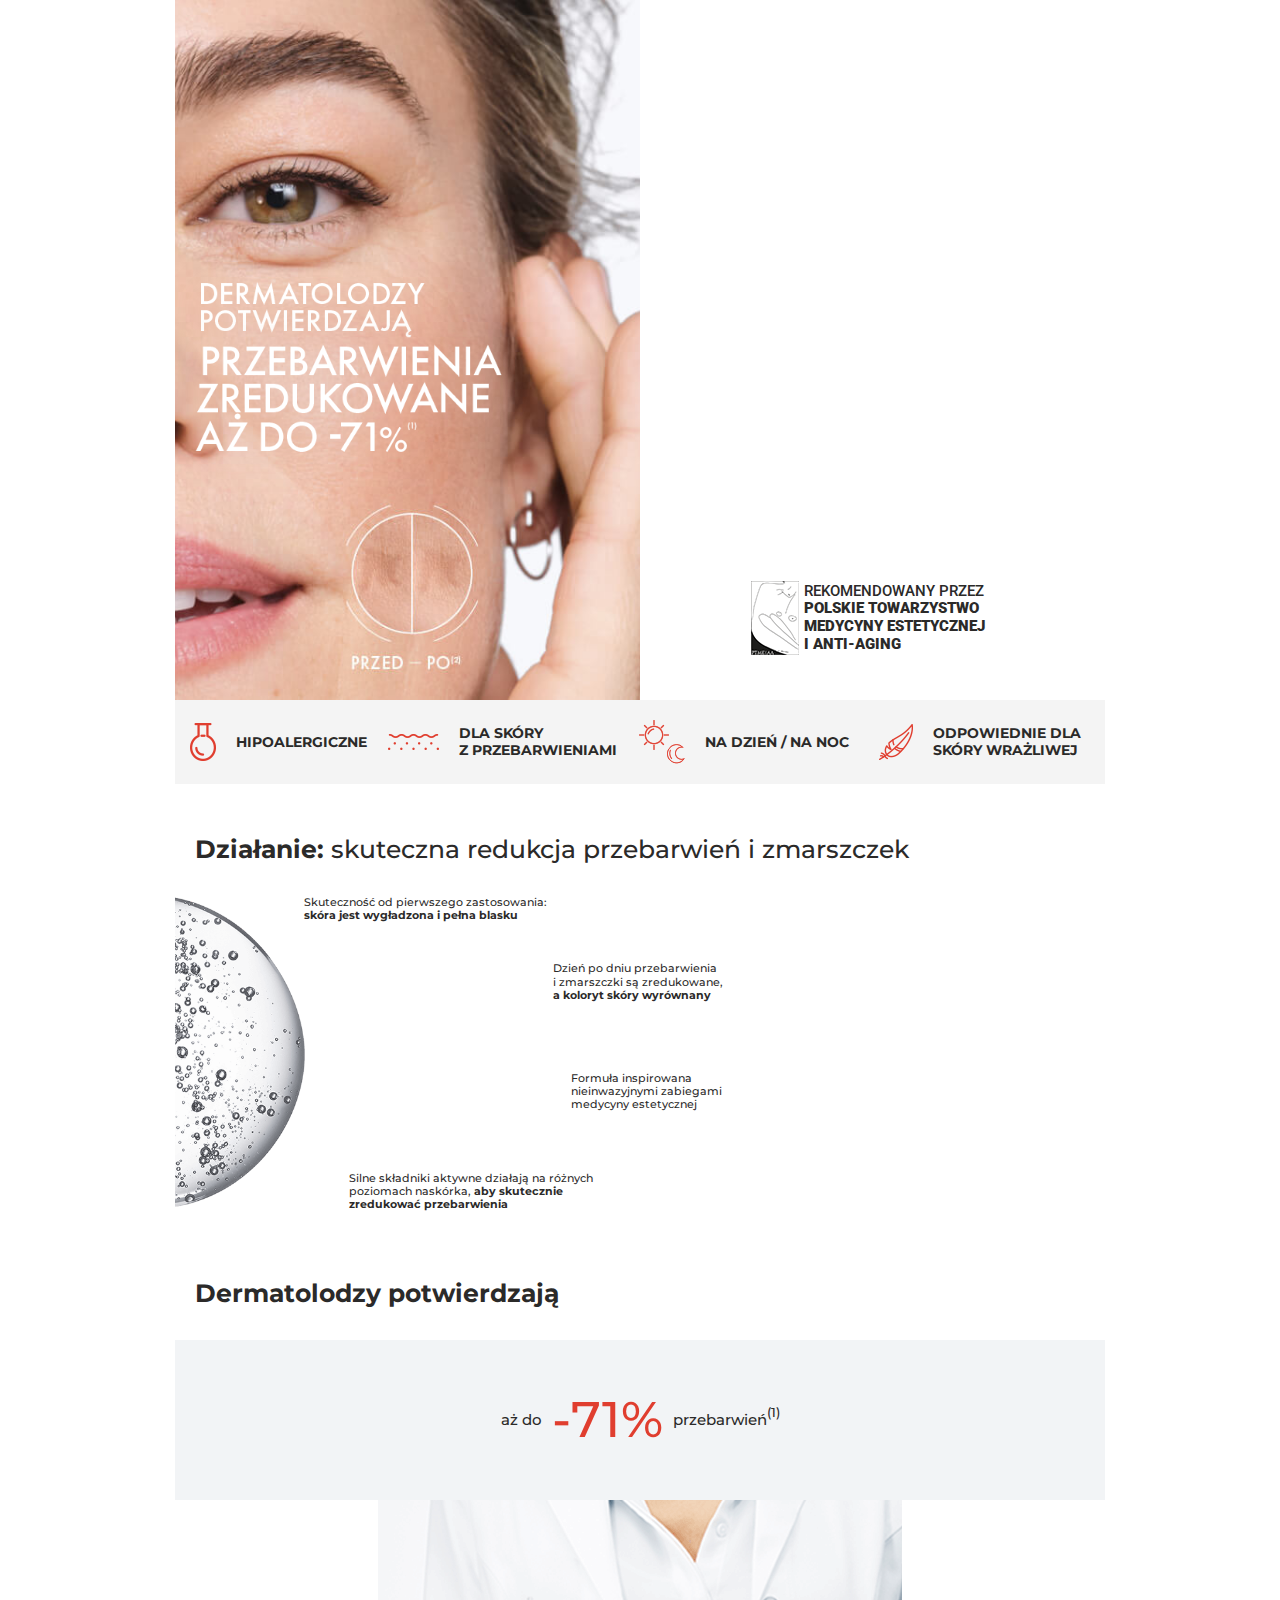
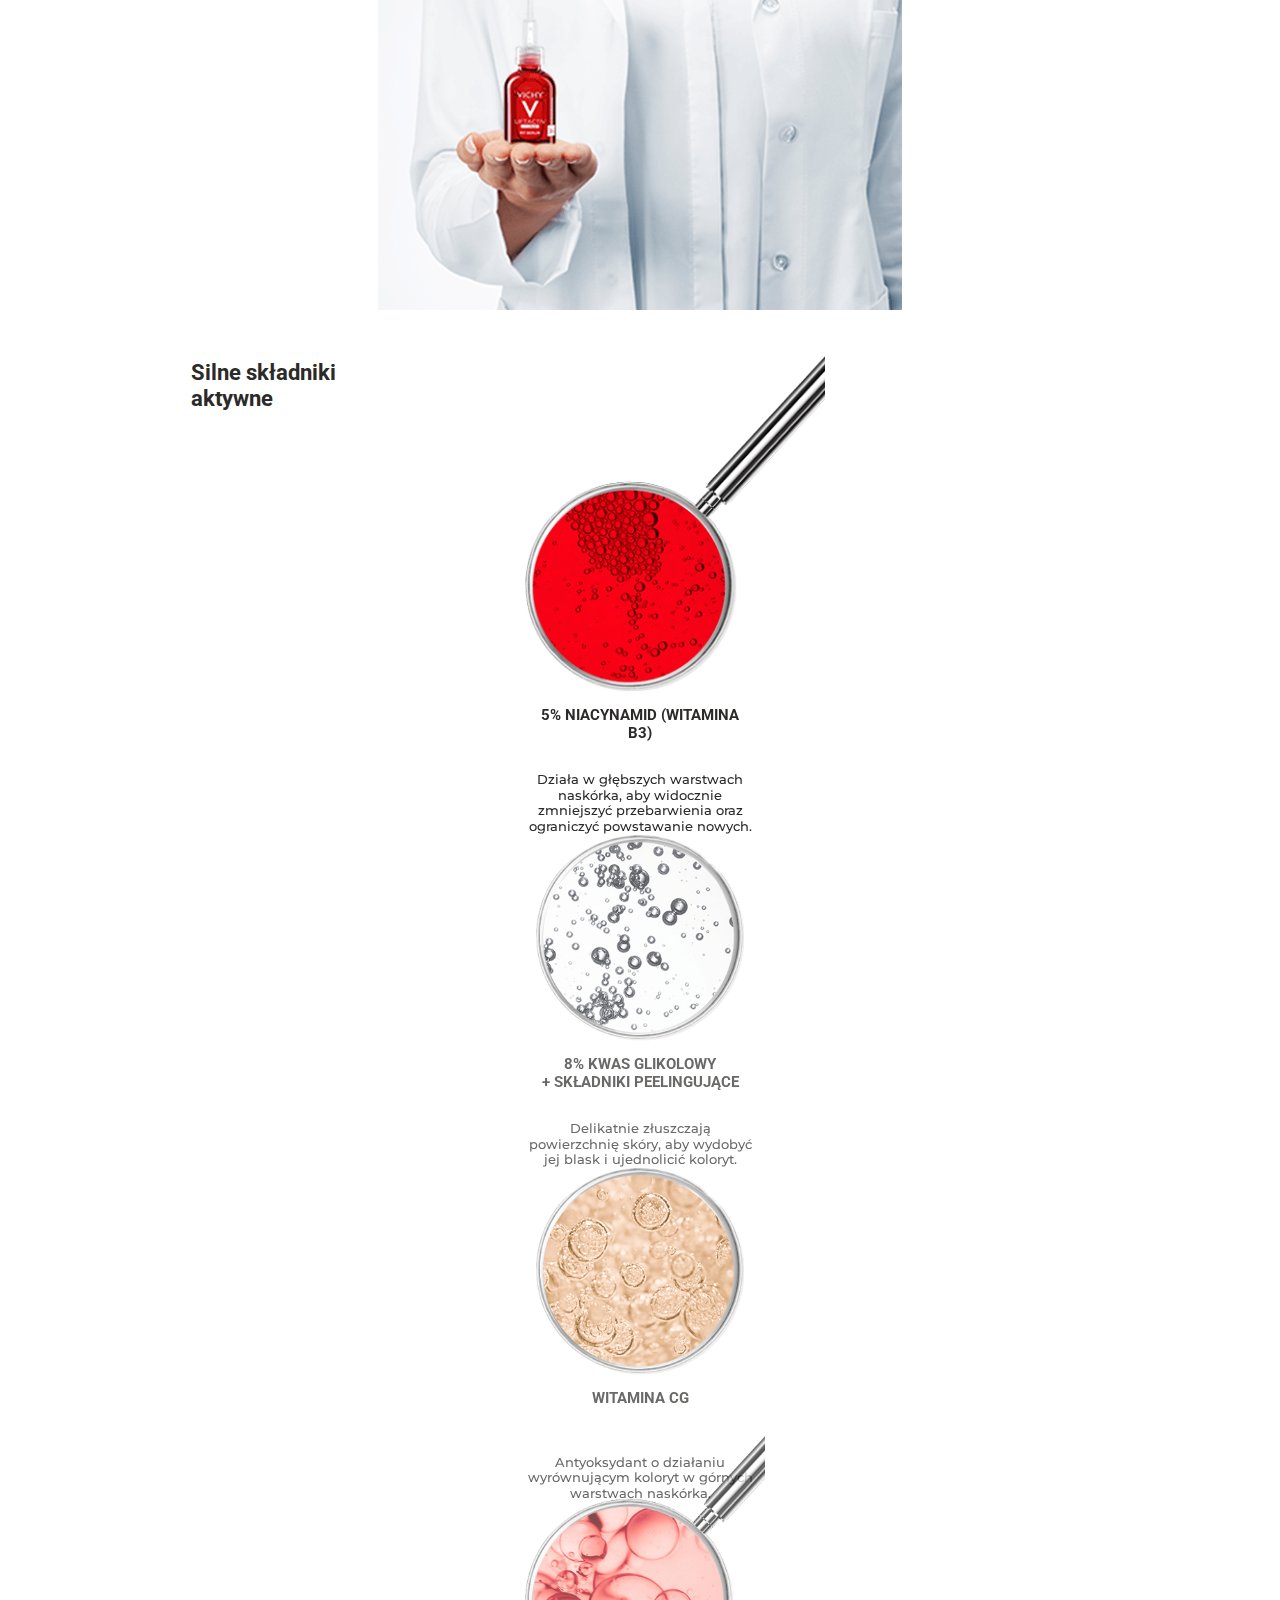
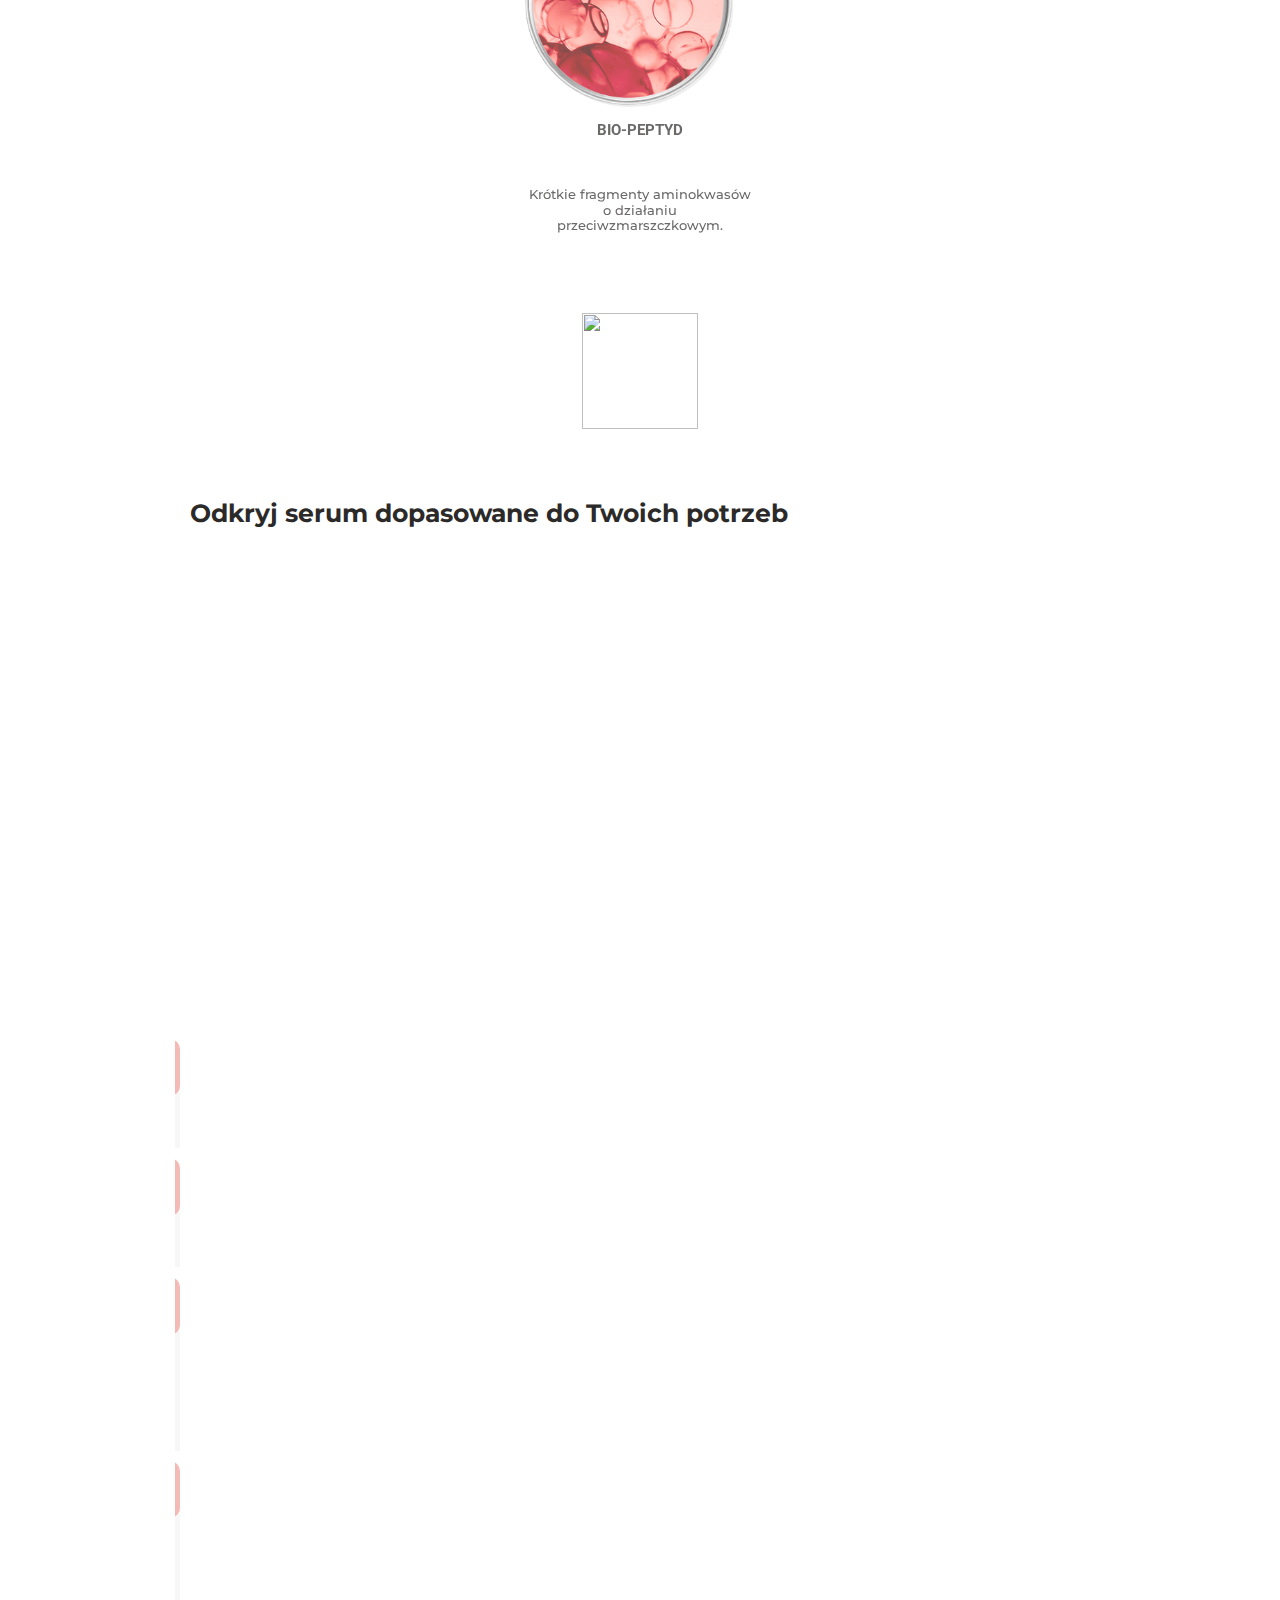
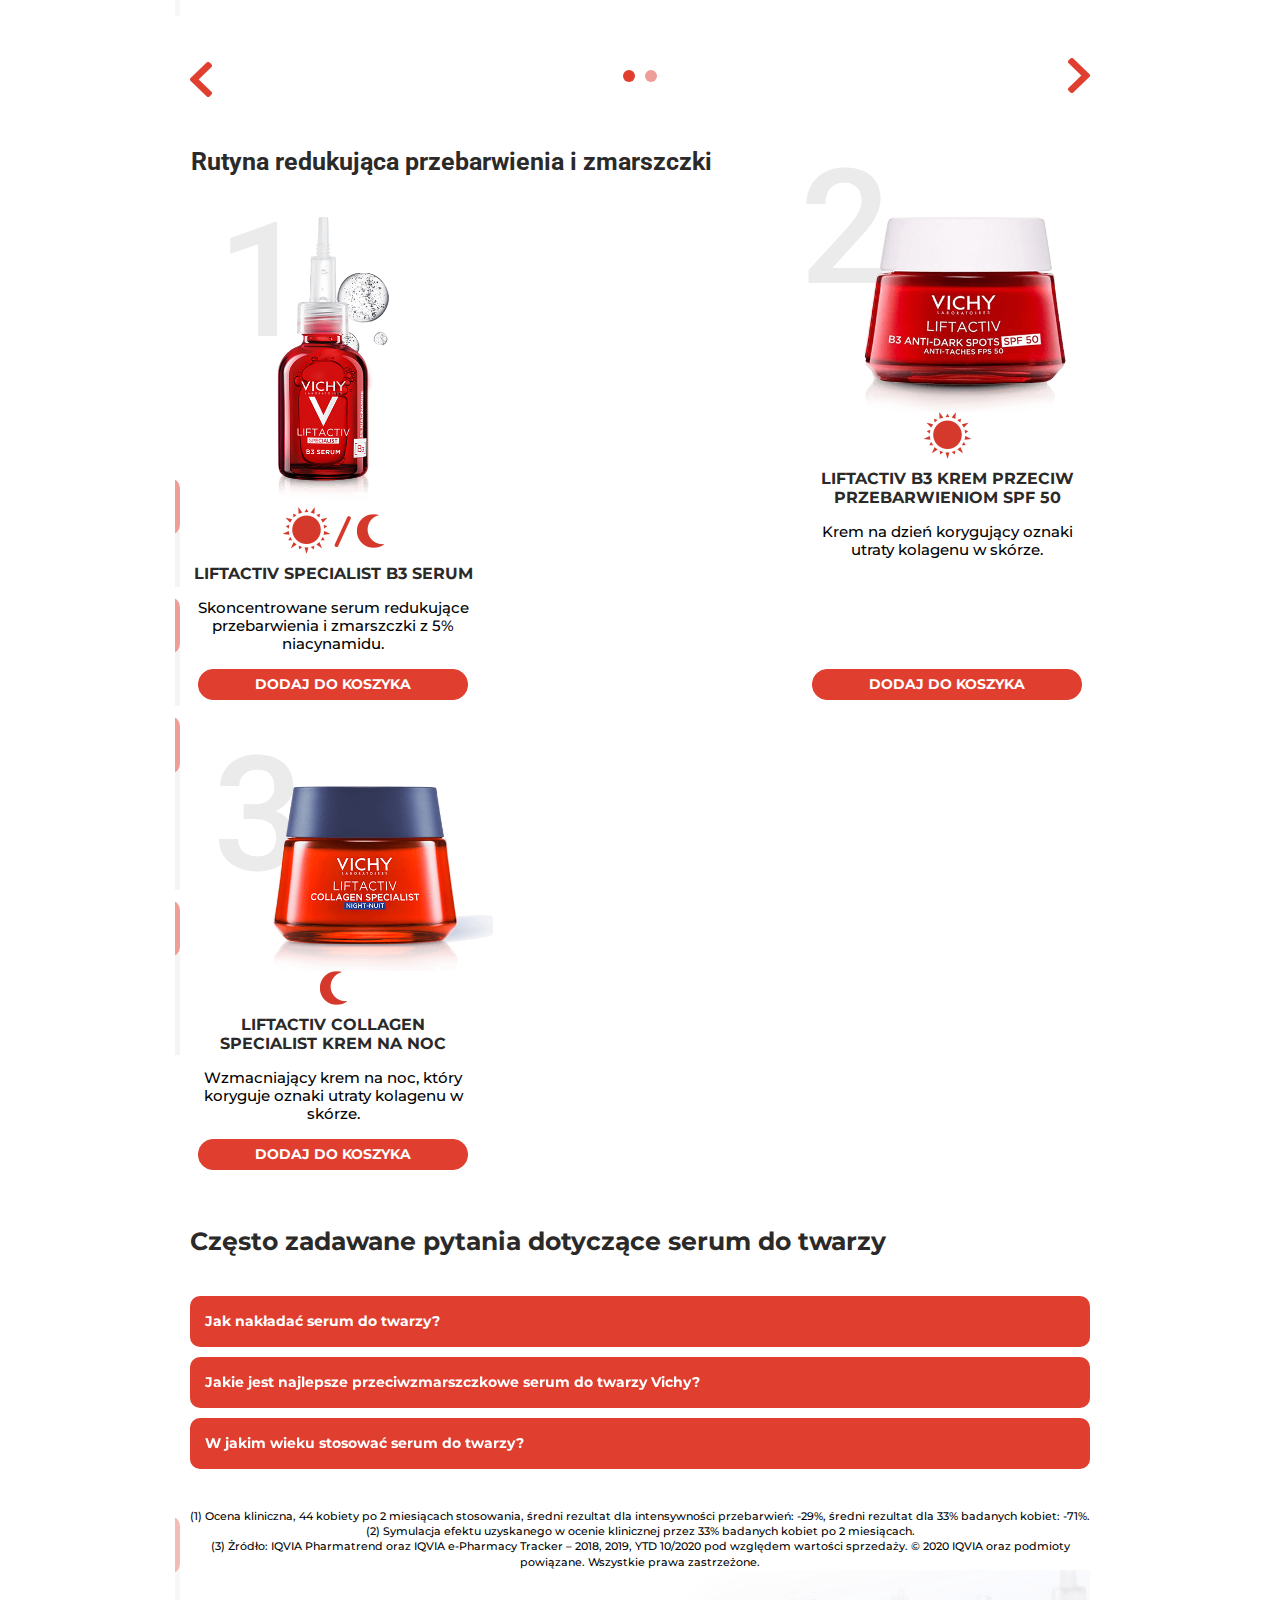
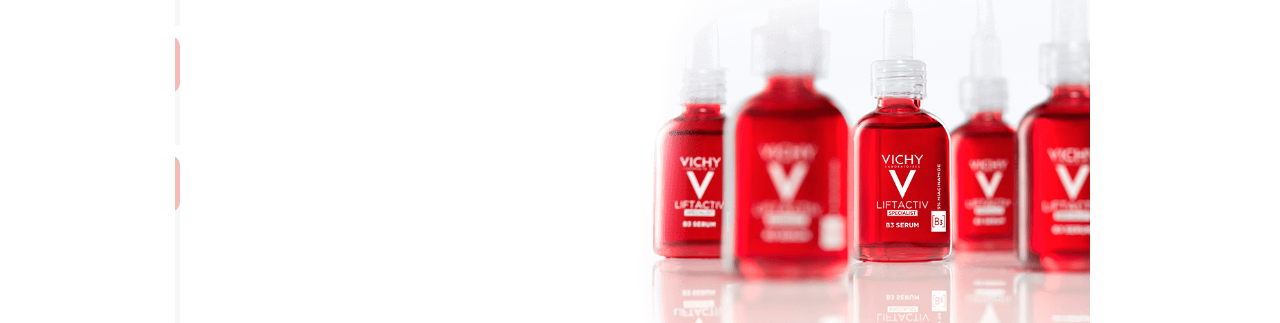
==== commit 2cfde76a: "feat: add mobile markup" ====
--- a/index.html
+++ b/index.html
@@ -4,11 +4,18 @@
     <meta charset="UTF-8" />
     <meta name="viewport" content="width=device-width, initial-scale=1.0" />
     <title>Vichy</title>
-    <link rel="preconnect" href="https://fonts.gstatic.com" />
+    <link rel="preconnect" href="https://fonts.googleapis.com" />
+    <link rel="preconnect" href="https://fonts.gstatic.com" crossorigin />
     <link
-      href="https://fonts.googleapis.com/css2?family=Roboto:wght@700&family=Spartan:wght@500;600;700&display=swap"
+      href="https://fonts.googleapis.com/css2?family=Montserrat:wght@400;700;800;900&family=Roboto:wght@400;500;700;900&display=swap"
       rel="stylesheet"
     />
+    <link
+      rel="stylesheet"
+      type="text/css"
+      href="//cdn.jsdelivr.net/npm/slick-carousel@1.8.1/slick/slick.css"
+    />
+
     <link rel="stylesheet" href="style.css" />
   </head>
   <body>
@@ -31,8 +38,11 @@
               class="es-kv__disc-img"
             />
             <p class="es-kv__disc">
-              REKOMENDOWANY PRZEZ POLSKIE TOWARZYSTWO MEDYCYNY EsTETYCZNEJ I
-              ANTI-AGING
+              REKOMENDOWANY PRZEZ
+              <span
+                >POLSKIE TOWARZYSTWO MEDYCYNY EsTETYCZNEJ
+                <br />I&nbsp;ANTI-AGING</span
+              >
             </p>
           </div>
         </div>
@@ -53,106 +63,165 @@
       <section class="es-icons">
         <div class="es-icons__list">
           <div class="es-icons__item">
-            <img src="" alt="" class="es-icons__icon" />
+            <img src="./images/icon-1.png" alt="" class="es-icons__icon" />
             <p class="es-icons__title">hipoalergiczne</p>
           </div>
           <div class="es-icons__item">
-            <img src="" alt="" class="es-icons__icon" />
+            <img src="./images/icon-2.png" alt="" class="es-icons__icon" />
             <p class="es-icons__title">
               dla skóry <br />
-              z przebarwieniami
+              z&nbsp;przebarwieniami
             </p>
           </div>
           <div class="es-icons__item">
-            <img src="" alt="" class="es-icons__icon" />
+            <img src="./images/icon-3.png" alt="" class="es-icons__icon" />
             <p class="es-icons__title">na dzień / na noc</p>
           </div>
           <div class="es-icons__item">
-            <img src="" alt="" class="es-icons__icon" />
-            <p class="es-icons__title">odpowiednie dla skóry wrażliwej</p>
+            <img src="./images/icon-4.png" alt="" class="es-icons__icon" />
+            <p class="es-icons__title">odpowiednie dla skóry&nbsp;wrażliwej</p>
           </div>
         </div>
       </section>
 
       <section class="es-info">
         <div class="es-info__border">
-          <h3 class="es-info__title">
-            Działanie: skuteczna redukcja przebarwień i zmarszczek
+          <h3 class="es-title es-info__title">
+            <span>Działanie:</span> skuteczna redukcja przebarwień
+            i&nbsp;zmarszczek
           </h3>
         </div>
         <div class="es-info__wrapper">
-          <img src="" alt="" class="es-info__image" />
+          <!-- <img src="./images/info-image.png" alt="" class="es-info__image" /> -->
           <ul class="es-info__steps">
             <li class="es-info__steps-item">
-              Skuteczność od pierwszego zastosowania: skóra jest wygładzona i
-              pełna blasku
+              <p class="es-info__text es-info__text--1">
+                Skuteczność od pierwszego zastosowania: <br /><span
+                  class="es-info__text--bold"
+                  >skóra jest wygładzona i pełna blasku</span
+                >
+              </p>
             </li>
             <li class="es-info__steps-item">
-              Dzień po dniu przebarwienia i zmarszczki są zredukowane, a koloryt
-              skóry wyrównany
+              <p class="es-info__text es-info__text--2">
+                Dzień po dniu przebarwienia <br />i zmarszczki są
+                zredukowane,<br />
+                <span class="es-info__text--bold"
+                  >a koloryt skóry wyrównany</span
+                >
+              </p>
             </li>
             <li class="es-info__steps-item">
-              Formuła inspirowana nieinwazyjnymi zabiegami medycyny estetycznej
+              <p class="es-info__text es-info__text--3">
+                Formuła inspirowana <br />nieinwazyjnymi zabiegami
+                <br />medycyny estetycznej
+              </p>
             </li>
             <li class="es-info__steps-item">
-              Silne składniki aktywne działają na różnych poziomach naskórka,
-              aby skutecznie zredukować przebarwienia
+              <p class="es-info__text es-info__text--4">
+                Silne składniki aktywne działają na różnych <br />poziomach
+                naskórka,
+                <span class="es-info__text--bold"
+                  >aby skutecznie <br />zredukować przebarwienia</span
+                >
+              </p>
             </li>
           </ul>
         </div>
       </section>
 
       <section class="es-dermatologits">
-        <h3 class="es-dermatologits__title">Dermatolodzy potwierdzają</h3>
-
-        <p class="es-dermatologits__subtitle">
-          aż do <span>-71%</span> przebarwień(1)
-        </p>
+        <h3 class="es-title es-dermatologits__title">
+          <span>Dermatolodzy potwierdzają</span>
+        </h3>
+
+        <div class="es-dermatologits__wrapper">
+          <p class="es-dermatologits__subtitle">
+            aż do <span>-71%</span> przebarwień<sup>(1)</sup>
+          </p>
+        </div>
+        <img
+          class="es-dermatologits__image"
+          src="./images/dermatologist-bg-m.png"
+          alt=""
+        />
       </section>
 
       <section class="es-ingr">
-        <h3 class="es-ingr__title">Silne składniki aktywne</h3>
+        <h3 class="es-title es-ingr__title">Silne składniki <br />aktywne</h3>
         <div class="es-ingr__container">
-          <div class="es-ingr__single">
-            <div class="es-ingr__image">
-              <img src="images/ingr-1.png" alt="" class="es-ingr__img" />
-              <p class="es-ingr__label">5% niacynamid (witamina B3)</p>
-            </div>
-            <p class="es-ingr__text">
-              Działa w głębszych warstwach naskórka, aby widocznie zmniejszyć
-              przebarwienia oraz ograniczyć powstawanie nowych.
-            </p>
-          </div>
-          <div class="es-ingr__single">
-            <div class="es-ingr__image">
-              <img src="images/ingr-2.png" alt="" class="es-ingr__img" />
-              <p class="es-ingr__label">
-                8% kwas glikolowy + składniki peelingujące
-              </p>
-            </div>
-            <p class="es-ingr__text">
-              Delikatnie złuszczają powierzchnię skóry, aby wydobyć jej blask i
-              ujednolicić koloryt.
-            </p>
-          </div>
-          <div class="es-ingr__single">
-            <div class="es-ingr__image">
-              <img src="images/ingr-3.png" alt="" class="es-ingr__img" />
-              <p class="es-ingr__label">witamina cg</p>
-            </div>
-            <p class="es-ingr__text">
-              Antyoksydant o działaniu wyrównującym koloryt w górnych warstwach
-              naskórka.
-            </p>
-          </div>
-          <div class="es-ingr__single">
-            <div class="es-ingr__image">
-              <img src="images/ingr-3.png" alt="" class="es-ingr__img" />
-              <p class="es-ingr__label">bio-peptyd</p>
-            </div>
-            <p class="es-ingr__text">
-              Krótkie fragmenty aminokwasów o działaniu przeciwzmarszczkowym.
-            </p>
+          <div class="es-ingr__slides es-slick-carousel">
+            <div class="es-ingr__single es-ingr__single--1">
+              <div class="es-ingr__image">
+                <img src="images/ingr-1-m.png" alt="" class="es-ingr__img" />
+                <p class="es-ingr__label">5% niacynamid (witamina B3)</p>
+              </div>
+              <p class="es-ingr__text">
+                Działa w głębszych warstwach naskórka, aby widocznie zmniejszyć
+                przebarwienia oraz ograniczyć powstawanie nowych.
+              </p>
+            </div>
+            <div class="es-ingr__single">
+              <div class="es-ingr__image">
+                <img
+                  src="images/ingr-2.png"
+                  alt=""
+                  class="es-ingr__img es-ingr__img--mobile"
+                />
+                <p class="es-ingr__label">
+                  8% kwas glikolowy <br />+ składniki peelingujące
+                </p>
+              </div>
+              <p class="es-ingr__text">
+                Delikatnie złuszczają powierzchnię skóry, aby wydobyć jej blask
+                i ujednolicić koloryt.
+              </p>
+            </div>
+            <div class="es-ingr__single">
+              <div class="es-ingr__image">
+                <img
+                  src="images/ingr-3.png"
+                  alt=""
+                  class="es-ingr__img es-ingr__img--mobile"
+                />
+                <p class="es-ingr__label">witamina cg</p>
+              </div>
+              <p class="es-ingr__text">
+                Antyoksydant o działaniu wyrównującym koloryt w górnych
+                warstwach naskórka.
+              </p>
+            </div>
+            <div class="es-ingr__single">
+              <div class="es-ingr__image">
+                <img
+                  src="images/ingr-4.png"
+                  alt=""
+                  class="es-ingr__img es-ingr__img--mobile es-ingr__img--mobile-big"
+                />
+                <p class="es-ingr__label">bio-peptyd</p>
+              </div>
+              <p class="es-ingr__text">
+                Krótkie fragmenty aminokwasów o działaniu przeciwzmarszczkowym.
+              </p>
+            </div>
+          </div>
+          <div class="slick-button-prev">
+            <div class="es-slider__arrow">
+              <img
+                src="./images/arrow-next.png"
+                alt=""
+                class="es-slider__img"
+              />
+            </div>
+          </div>
+          <div class="slick-button-next">
+            <div class="es-slider__arrow">
+              <img
+                src="./images/arrow-next.png"
+                alt=""
+                class="es-slider__img"
+              />
+            </div>
           </div>
         </div>
       </section>
@@ -160,11 +229,16 @@
       <section class="es-video">
         <div class="es-video__wrapper">
           <video
-            class="es-video__player"
+            class="es-video__player es-video__player--mobile"
             src="./video/Vichy-Liftactiv-B3-vertical.mp4"
             id="player"
           ></video>
-          <div class="es-video__play-button">
+          <video
+            class="es-video__player es-video__player--desktop"
+            src="./video/Vichy-Liftactiv-B3-video-horizontal.mp4"
+            id="player-desktop"
+          ></video>
+          <div class="es-video__play-button es-video__play-button--mobile">
             <img
               class="es-video__image-icon"
               src="./images/video-icon.png"
@@ -172,162 +246,205 @@
               loading="lazy"
             />
           </div>
+          <div class="es-video__play-button es-video__play-button--desktop">
+            <img
+              class="es-video__image-icon es-video__image-icon--desktop"
+              src="./images/video-icon-d.png"
+              alt=""
+              loading="lazy"
+            />
+          </div>
         </div>
       </section>
 
       <section class="es-compare">
-        <h3 class="es-compare__title">
-          Odkryj serum dopasowane do Twoich potrzeb
+        <h3 class="es-title es-compare__title">
+          <span>Odkryj serum dopasowane do&nbsp;Twoich&nbsp;potrzeb</span>
         </h3>
 
         <div class="es-compare__packshots es-compare__packshots--mobile">
-          <div class="es-compare__wrapper">
-            <div class="es-compare__single">
-              <p class="es-compare__single-title">PRZECIW PRZEBARWIENIOM</p>
-              <img
-                src="./images/compare-1.png"
-                alt=""
-                class="es-compare__single-image"
-              />
-              <p class="es-compare__single-subtitle">
-                Liftactiv Specialist B3 przeciw przebarwieniom
-              </p>
-            </div>
-            <div class="es-compare__single">
-              <p class="es-compare__single-title">ROZŚWIETLAJĄCE</p>
-              <img
-                src="./images/compare-2.png"
-                alt=""
-                class="es-compare__single-image"
-              />
-              <p class="es-compare__single-subtitle">
-                Liftactiv Supreme Witamina C
-              </p>
-            </div>
-
-            <div class="es-compare__table">
-              <div class="es-compare__type">
-                <div class="es-compare__type-title">typ produktu</div>
-                <div class="es-compare__inner">
-                  <p class="es-compare__type-subtitle">Serum</p>
-                  <p class="es-compare__type-subtitle">Serum</p>
-                </div>
-              </div>
-              <div class="es-compare__problem">
-                <div class="es-compare__problem-title">problem skóry</div>
-                <div class="es-compare__inner">
-                  <p class="es-compare__problem-subtitle">
-                    Przeciwstarzenie, przebarwienia, jednolity koloryt skóry.
-                  </p>
-                  <p class="es-compare__problem-subtitle">
-                    Przeciwstarzenie, szarość, zmęczenie skóry, zmarszczki
-                  </p>
-                </div>
-              </div>
-              <div class="es-compare__effect">
-                <div class="es-compare__effect-title">działanie</div>
-                <div class="es-compare__inner">
-                  <p class="es-compare__effect-subtitle">
-                    Redukuje przebarwienia, redukuje zmarszczki, wyrównuje
-                    koloryt skóry.
-                  </p>
-                  <p class="es-compare__effect-subtitle">
-                    Widocznie rozświetla, wygładza strukturę skóry, nadaje efekt
-                    ujędrnienia, redukuje drobne zmarszczki
-                  </p>
-                </div>
-              </div>
-              <div class="es-compare__consistency">
-                <div class="es-compare__consistency-title">konsystencja</div>
-                <div class="es-compare__inner">
-                  <p class="es-compare__consistency-subtitle">
-                    Lekka, szybko się wchłania, beztłuszczowa.
-                  </p>
-                  <p class="es-compare__consistency-subtitle">
-                    Bezzapachowa, nietłusta nieklejąca się. Nie wybłyszcza.
-                  </p>
-                </div>
-              </div>
-            </div>
-          </div>
-
-          <div class="es-compare__wrapper">
-            <div class="es-compare__single">
-              <p class="es-compare__single-title">REDUKUJE DROBNE zMARSZCZKI</p>
-              <img
-                src="./images/compare-3.png"
-                alt=""
-                class="es-compare__single-image"
-              />
-              <p class="es-compare__single-subtitle">
-                Liftactiv Epidermic Filler z kwasem hialuronowym
-              </p>
-            </div>
-            <div class="es-compare__single">
-              <p class="es-compare__single-title">
-                REDUKUJE GŁĘBOKIE ZMARSZCZKI
-              </p>
-              <img
-                src="./images/compare-2.png"
-                alt=""
-                class="es-compare__single-image"
-              />
-              <p class="es-compare__single-subtitle">
-                Liftactiv Retinol Specialist na noc
-              </p>
-            </div>
-            <div class="es-compare__table">
-              <div class="es-compare__type">
-                <div class="es-compare__type-title">typ produktu</div>
-                <div class="es-compare__inner">
-                  <p class="es-compare__type-subtitle">Serum</p>
-                  <p class="es-compare__type-subtitle">Serum</p>
-                </div>
-              </div>
-              <div class="es-compare__problem">
-                <div class="es-compare__problem-title">problem skóry</div>
-                <div class="es-compare__inner">
-                  <p class="es-compare__problem-subtitle">
-                    Przeciwstarzenie, delikatne linie, zmarszczki
-                  </p>
-                  <p class="es-compare__problem-subtitle">
-                    Przeciwstarzenie, ujędrnienie skóry, zmarszczki
-                  </p>
-                </div>
-              </div>
-              <div class="es-compare__effect">
-                <div class="es-compare__effect-title">działanie</div>
-                <div class="es-compare__inner">
-                  <p class="es-compare__effect-subtitle">
-                    Wypełnia kontur twarzy i oczu, stopniowo redukuje zmarszczki
-                    i drobne linie
-                  </p>
-                  <p class="es-compare__effect-subtitle">
-                    Zmniejsza pory, wyczuwalnie ujędrnia i wygładza, dając efekt
-                    odnowionej skóry
-                  </p>
-                </div>
-              </div>
-              <div class="es-compare__consistency">
-                <div class="es-compare__consistency-title">konsystencja</div>
-                <div class="es-compare__inner">
-                  <p class="es-compare__consistency-subtitle">
-                    Lekka, szybko się wchłania, płynna.
-                  </p>
-                  <p class="es-compare__consistency-subtitle">
-                    Bezzapachowa, szybko się wchłania, lekka, mleczna, bez
-                    efektu przetłuszczania.
-                  </p>
-                </div>
-              </div>
-            </div>
+          <div class="es-slick-carousel-2">
+            <div class="es-compare__wrapper">
+              <div class="es-compare__mobile-wrapper">
+                <div class="es-compare__single">
+                  <p
+                    class="es-compare__single-title es-compare__single-title--left"
+                  >
+                    PRZECIW PRZEBARWIENIOM
+                  </p>
+                  <img
+                    src="./images/compare-1.png"
+                    alt=""
+                    class="es-compare__single-image"
+                  />
+                  <p class="es-compare__single-subtitle">
+                    Liftactiv Specialist B3 przeciw przebarwieniom
+                  </p>
+                </div>
+                <div class="es-compare__single">
+                  <p
+                    class="es-compare__single-title es-compare__single-title--right"
+                  >
+                    ROZŚWIETLAJĄCE
+                  </p>
+                  <img
+                    src="./images/compare-2.png"
+                    alt=""
+                    class="es-compare__single-image"
+                  />
+                  <p class="es-compare__single-subtitle">
+                    Liftactiv Supreme Witamina C
+                  </p>
+                </div>
+              </div>
+
+              <div class="es-compare__table">
+                <div class="es-compare__type">
+                  <div class="es-compare__type-title">typ produktu</div>
+                  <div class="es-compare__inner">
+                    <p class="es-compare__type-subtitle">Serum</p>
+                    <p class="es-compare__type-subtitle">Serum</p>
+                  </div>
+                </div>
+                <div class="es-compare__problem">
+                  <div class="es-compare__problem-title">problem skóry</div>
+                  <div class="es-compare__inner">
+                    <p class="es-compare__problem-subtitle">
+                      Przeciwstarzenie, przebarwienia, jednolity koloryt skóry.
+                    </p>
+                    <p class="es-compare__problem-subtitle">
+                      Przeciwstarzenie, szarość, zmęczenie skóry, zmarszczki
+                    </p>
+                  </div>
+                </div>
+                <div class="es-compare__effect">
+                  <div class="es-compare__effect-title">działanie</div>
+                  <div class="es-compare__inner">
+                    <p class="es-compare__effect-subtitle">
+                      Redukuje przebarwienia, redukuje zmarszczki, wyrównuje
+                      koloryt skóry.
+                    </p>
+                    <p class="es-compare__effect-subtitle">
+                      Widocznie rozświetla, wygładza strukturę skóry, nadaje
+                      efekt ujędrnienia, redukuje drobne zmarszczki
+                    </p>
+                  </div>
+                </div>
+                <div class="es-compare__consistency">
+                  <div class="es-compare__consistency-title">konsystencja</div>
+                  <div class="es-compare__inner">
+                    <p class="es-compare__consistency-subtitle">
+                      Lekka, szybko się wchłania, beztłuszczowa.
+                    </p>
+                    <p class="es-compare__consistency-subtitle">
+                      Bezzapachowa, nietłusta nieklejąca się. Nie wybłyszcza.
+                    </p>
+                  </div>
+                </div>
+              </div>
+            </div>
+
+            <div class="es-compare__wrapper">
+              <div class="es-compare__mobile-wrapper">
+                <div class="es-compare__single">
+                  <p class="es-compare__single-title">
+                    REDUKUJE DROBNE zMARSZCZKI
+                  </p>
+                  <img
+                    src="./images/compare-3.png"
+                    alt=""
+                    class="es-compare__single-image"
+                  />
+                  <p class="es-compare__single-subtitle">
+                    Liftactiv Epidermic Filler z kwasem hialuronowym
+                  </p>
+                </div>
+                <div class="es-compare__single">
+                  <p class="es-compare__single-title">
+                    REDUKUJE GŁĘBOKIE ZMARSZCZKI
+                  </p>
+                  <img
+                    src="./images/compare-2.png"
+                    alt=""
+                    class="es-compare__single-image"
+                  />
+                  <p class="es-compare__single-subtitle">
+                    Liftactiv Retinol Specialist na noc
+                  </p>
+                </div>
+              </div>
+              <div class="es-compare__table">
+                <div class="es-compare__type">
+                  <div class="es-compare__type-title">typ produktu</div>
+                  <div class="es-compare__inner">
+                    <p class="es-compare__type-subtitle">Serum</p>
+                    <p class="es-compare__type-subtitle">Serum</p>
+                  </div>
+                </div>
+                <div class="es-compare__problem">
+                  <div class="es-compare__problem-title">problem skóry</div>
+                  <div class="es-compare__inner">
+                    <p class="es-compare__problem-subtitle">
+                      Przeciwstarzenie, delikatne linie, zmarszczki
+                    </p>
+                    <p class="es-compare__problem-subtitle">
+                      Przeciwstarzenie, ujędrnienie skóry, zmarszczki
+                    </p>
+                  </div>
+                </div>
+                <div class="es-compare__effect">
+                  <div class="es-compare__effect-title">działanie</div>
+                  <div class="es-compare__inner">
+                    <p class="es-compare__effect-subtitle">
+                      Wypełnia kontur twarzy i oczu, stopniowo redukuje
+                      zmarszczki i drobne linie
+                    </p>
+                    <p class="es-compare__effect-subtitle">
+                      Zmniejsza pory, wyczuwalnie ujędrnia i wygładza, dając
+                      efekt odnowionej skóry
+                    </p>
+                  </div>
+                </div>
+                <div class="es-compare__consistency">
+                  <div class="es-compare__consistency-title">konsystencja</div>
+                  <div class="es-compare__inner">
+                    <p class="es-compare__consistency-subtitle">
+                      Lekka, szybko się wchłania, płynna.
+                    </p>
+                    <p class="es-compare__consistency-subtitle">
+                      Bezzapachowa, szybko się wchłania, lekka, mleczna, bez
+                      efektu przetłuszczania.
+                    </p>
+                  </div>
+                </div>
+              </div>
+            </div>
+          </div>
+        </div>
+        <div class="slick-pagination-2"></div>
+        <div class="slick-button-2-prev">
+          <div class="es-slider__arrow">
+            <img
+              src="./images/carousel-2-next.png"
+              alt=""
+              class="es-slider__img"
+            />
+          </div>
+        </div>
+        <div class="slick-button-2-next">
+          <div class="es-slider__arrow">
+            <img
+              src="./images/carousel-2-next.png"
+              alt=""
+              class="es-slider__img"
+            />
           </div>
         </div>
       </section>
 
       <section class="es-cross">
         <h3 class="es-cross__title">
-          Rutyna redukująca przebarwienia i zmarszczki
+          Rutyna redukująca przebarwienia i&nbsp;zmarszczki
         </h3>
         <div class="es-cross__container">
           <div class="es-cross__single">
@@ -362,7 +479,7 @@
               />
             </div>
             <h4 class="es-cross__subtitle">
-              <strong>LIFTACTIV</strong> COLLAGEN SPECIALIST
+              <strong>LIFTACTIV B3 KREM PRZECIW PRZEBARWIENIOM SPF 50</strong>
             </h4>
             <div class="es-cross__wrapper">
               <p class="es-cross__text">
@@ -383,7 +500,7 @@
               />
             </div>
             <h4 class="es-cross__subtitle">
-              <strong>LIFTACTIV collagen specialist noc</strong>
+              <strong>LIFTACTIV collagen specialist krem na noc</strong>
             </h4>
             <div class="es-cross__wrapper">
               <p class="es-cross__text">
@@ -407,10 +524,11 @@
         <div class="es-accordion">
           <div class="es-accordion__element">
             <h3 class="es-accordion__title acc-tab">
-              Jak nakładać serum do twarzy?
+              Jak nakładać serum do&nbsp;twarzy?
             </h3>
             <div class="es-accordion__element-content acc-content">
               <p>
+                <br /><br />
                 W przeciwieństwie do kremów i środków nawilżających, serum do
                 twarzy należy nakładać w małych ilościach, ponieważ są bardzo
                 skoncentrowane. Przed nałożeniem na skórę należy oczyścić ręce i
@@ -421,10 +539,12 @@
           </div>
           <div class="es-accordion__element">
             <h3 class="es-accordion__title acc-tab">
-              Jakie jest najlepsze przeciwzmarszczkowe serum do twarzy Vichy?
+              Jakie jest najlepsze przeciwzmarszczkowe serum&nbsp;do&nbsp;twarzy
+              Vichy?
             </h3>
             <div class="es-accordion__element-content acc-content">
               <p>
+                <br /><br />
                 Najlepsze sera do twarzy dla starzejącej się skóry to te z gamy
                 Liftactiv, ponieważ ich formuły stworzone są ze skoncentrowanych
                 istotnych składników dermatologicznych, które działają na drobne
@@ -434,10 +554,11 @@
           </div>
           <div class="es-accordion__element">
             <h3 class="es-accordion__title acc-tab">
-              W jakim wieku stosować serum do twarzy?
+              W jakim wieku stosować&nbsp;serum do twarzy?
             </h3>
             <div class="es-accordion__element-content acc-content">
               <p>
+                <br /><br />
                 Serum do twarzy działa na różne problemy skórne, takie jak
                 trądzik, przetłuszanie się lub wysuszanie skóry, przebarwienia
                 lub zmarszczki i drobne linie. Możesz rozpocząć stosowanie serum
@@ -449,7 +570,28 @@
         </div>
       </div>
 
-      <section class="es-qa"></section>
+      <div class="es-disclaimer">
+        <p class="es-disclaimer__text">
+          (1) Ocena kliniczna, 44 kobiety po 2 miesiącach stosowania, średni
+          rezultat dla intensywności przebarwień: -29%, średni rezultat dla 33%
+          badanych kobiet: -71%. <br />
+          (2) Symulacja efektu uzyskanego w ocenie klinicznej przez 33% badanych
+          kobiet po 2 miesiącach. <br />
+          (3) Żródło: IQVIA Pharmatrend oraz IQVIA e-Pharmacy Tracker – 2018,
+          2019, YTD 10/2020 pod względem wartości sprzedaży. © 2020 IQVIA oraz
+          podmioty powiązane. Wszystkie prawa zastrzeżone.
+        </p>
+        <img
+          class="es-disclaimer__img es-disclaimer__img--mobile"
+          src="./images/disclaimer-img.png"
+          alt=""
+        />
+        <img
+          class="es-disclaimer__img es-disclaimer__img--desktop"
+          src="./images/qa-bg.png"
+          alt=""
+        />
+      </div>
     </div>
   </body>
   <script
@@ -464,27 +606,31 @@
   <script src="./scripts/script.js"></script>
   <script>
     // require(['jquery', 'slick'], function ($) {
-    // $(document).ready(function () {
-    //   $('.es-slick-carousel').slick({
-    //     dots: true,
-    //     infinite: true,
-    //     prevArrow: '.slick-button-prev',
-    //     nextArrow: '.slick-button-next',
-    //     appendDots: '.slick-pagination',
-    //     adaptiveHeight: true,
-    //   });
-    // });
-
-    // $(document).ready(function () {
-    //   $('.es-slick-carousel-2').slick({
-    //     dots: true,
-    //     infinite: true,
-    //     prevArrow: '.slick-button-2-prev',
-    //     nextArrow: '.slick-button-2-next',
-    //     appendDots: '.slick-pagination-2',
-    //     adaptiveHeight: true,
-    //   });
-    // });
+    $(document).ready(function () {
+      $('.es-slick-carousel').slick({
+        // dots: true,
+        infinite: false,
+        slidesToShow: 1,
+        centerMode: true,
+        // centerPadding: '100px',
+        cssEase: 'linear',
+        prevArrow: '.slick-button-prev',
+        nextArrow: '.slick-button-next',
+        variableWidth: true,
+        // adaptiveHeight: true,
+      });
+    });
+
+    $(document).ready(function () {
+      $('.es-slick-carousel-2').slick({
+        dots: true,
+        infinite: true,
+        prevArrow: '.slick-button-2-prev',
+        nextArrow: '.slick-button-2-next',
+        appendDots: '.slick-pagination-2',
+        adaptiveHeight: true,
+      });
+    });
     // });
   </script>
 </html>
--- a/style.css
+++ b/style.css
@@ -5,7 +5,7 @@
 }
 
 #es-vichy.es-vichy {
-  font-family: "Spartan", sans-serif;
+  font-family: "Roboto", sans-serif;
   font-size: 15px;
   font-weight: 500;
   line-height: 1.2;
@@ -23,8 +23,25 @@
 #es-vichy.es-vichy h3,
 #es-vichy.es-vichy h4,
 #es-vichy.es-vichy h5 {
-  font-family: "Spartan", sans-serif;
+  font-family: "Roboto", sans-serif;
   color: #111;
+}
+#es-vichy.es-vichy .es-title {
+  margin: 0;
+  padding: 0;
+  line-height: inherit;
+  color: inherit;
+  font-family: inherit;
+  font-weight: inherit;
+  margin-top: 50px;
+  font-family: "Montserrat", sans-serif;
+  font-size: 25px;
+  text-align: left;
+  margin-bottom: 32px;
+  margin-left: 20px;
+}
+#es-vichy.es-vichy .es-title span {
+  font-weight: 700;
 }
 #es-vichy.es-vichy .es-kv {
   background: #fff;
@@ -32,7 +49,7 @@
 #es-vichy.es-vichy .es-kv__images {
   padding: 0 16px;
   padding-top: 37px;
-  padding-bottom: 20px;
+  padding-bottom: 45px;
 }
 #es-vichy.es-vichy .es-kv__logo {
   margin-bottom: 20px;
@@ -50,6 +67,13 @@
   animation: slidedown 0.6s ease forwards;
   animation-delay: 0.6s;
 }
+#es-vichy.es-vichy .es-kv__disc-wrapper {
+  display: flex;
+  align-items: center;
+  justify-content: center;
+  -moz-column-gap: 5px;
+       column-gap: 5px;
+}
 #es-vichy.es-vichy .es-kv__disc {
   margin: 0;
   padding: 0;
@@ -57,8 +81,13 @@
   color: inherit;
   font-family: inherit;
   font-weight: inherit;
-  font-size: 7.5px;
-  text-align: center;
+  font-size: 14.78px;
+  text-align: left;
+  text-transform: uppercase;
+  max-width: 190px;
+}
+#es-vichy.es-vichy .es-kv__disc span {
+  font-weight: 900;
 }
 #es-vichy.es-vichy .es-kv__photo {
   position: relative;
@@ -77,10 +106,12 @@
   max-width: 100%;
   display: block;
   margin: 0 auto;
+  max-width: 80%;
+  margin-left: -8px;
 }
 #es-vichy.es-vichy .es-kv__content {
   background: url("images/photo.jpg") center/cover no-repeat;
-  padding-top: 69px;
+  padding-top: 45px;
   display: flex;
   justify-content: flex-end;
   align-items: center;
@@ -102,8 +133,150 @@
   animation: slideright 0.6s ease forwards;
   animation-delay: 0.9s;
 }
+#es-vichy.es-vichy .es-icons {
+  background-color: #f4f4f4;
+  display: none;
+}
+#es-vichy.es-vichy .es-icons__list {
+  display: flex;
+  align-items: center;
+  justify-content: space-around;
+}
+#es-vichy.es-vichy .es-icons__item {
+  display: flex;
+  justify-content: center;
+  align-items: center;
+  -moz-column-gap: 20px;
+       column-gap: 20px;
+  padding-top: 20px;
+  padding-bottom: 20px;
+  max-width: 211px;
+}
+#es-vichy.es-vichy .es-icons__title {
+  margin: 0;
+  padding: 0;
+  line-height: inherit;
+  color: inherit;
+  font-family: inherit;
+  font-weight: inherit;
+  font-family: "Montserrat", sans-serif;
+  font-size: 12px;
+  font-weight: 700;
+  text-transform: uppercase;
+}
+#es-vichy.es-vichy .es-info__wrapper {
+  min-height: 382px;
+  background: #fff url(images/info-image.png) -190px -20px no-repeat;
+  background-size: contain;
+}
+#es-vichy.es-vichy .es-info__steps {
+  list-style: none;
+}
+#es-vichy.es-vichy .es-info__steps-item {
+  margin-bottom: 40px;
+}
+#es-vichy.es-vichy .es-info__text {
+  position: relative;
+  margin: 0;
+  padding: 0;
+  line-height: inherit;
+  color: inherit;
+  font-family: inherit;
+  font-weight: inherit;
+  font-family: "Montserrat", sans-serif;
+  font-size: 11px;
+}
+#es-vichy.es-vichy .es-info__text--bold {
+  font-weight: 700;
+}
+#es-vichy.es-vichy .es-info__text--1 {
+  margin-left: 10%;
+}
+#es-vichy.es-vichy .es-info__text--1::before {
+  content: "";
+  width: 30px;
+  height: 30px;
+  background: url(images/list-icon-1-m.png) no-repeat;
+  position: absolute;
+  top: 0px;
+  left: -42px;
+}
+#es-vichy.es-vichy .es-info__text--2 {
+  margin-left: 38%;
+}
+#es-vichy.es-vichy .es-info__text--2::before {
+  content: "";
+  width: 30px;
+  height: 30px;
+  background: url(images/list-icon-2-m.png) no-repeat;
+  position: absolute;
+  top: 4px;
+  left: -50px;
+}
+#es-vichy.es-vichy .es-info__text--3 {
+  margin-top: 70px;
+  margin-left: 40%;
+}
+#es-vichy.es-vichy .es-info__text--3::before {
+  content: "";
+  width: 30px;
+  height: 30px;
+  background: url(images/list-icon-3-m.png) no-repeat;
+  position: absolute;
+  top: -5px;
+  left: -45px;
+}
+#es-vichy.es-vichy .es-info__text--4 {
+  margin-top: 60px;
+  margin-left: 15%;
+}
+#es-vichy.es-vichy .es-info__text--4::before {
+  content: "";
+  width: 30px;
+  height: 30px;
+  background: url(images/list-icon-4-m.png) no-repeat;
+  position: absolute;
+  top: -7px;
+  left: -49px;
+}
+#es-vichy.es-vichy .es-dermatologits__title {
+  margin-top: 0;
+}
+#es-vichy.es-vichy .es-dermatologits__image {
+  max-width: 100%;
+  display: block;
+  margin: 0 auto;
+}
+#es-vichy.es-vichy .es-dermatologits__subtitle {
+  margin: 0;
+  padding: 0;
+  line-height: inherit;
+  color: inherit;
+  font-family: inherit;
+  font-weight: inherit;
+  display: flex;
+  justify-content: center;
+  align-items: center;
+  -moz-column-gap: 10px;
+       column-gap: 10px;
+  font-family: "Montserrat", sans-serif;
+  padding-top: 50px;
+  padding-bottom: 50px;
+  background-color: #f2f4f6;
+  text-align: center;
+}
+#es-vichy.es-vichy .es-dermatologits__subtitle sup {
+  margin-left: -10px;
+  margin-top: 15px;
+  align-self: normal;
+  display: inline-block;
+  vertical-align: baseline;
+}
+#es-vichy.es-vichy .es-dermatologits__subtitle span {
+  font-size: 50px;
+  color: #e03e2f;
+}
 #es-vichy.es-vichy .es-ingr {
-  margin-bottom: 64px;
   padding: 0 16px;
 }
 #es-vichy.es-vichy .es-ingr__title {
@@ -113,33 +286,42 @@
   color: inherit;
   font-family: inherit;
   font-weight: inherit;
+  margin-top: 50px;
   font-size: 22px;
   font-weight: 700;
-  text-align: center;
+  text-align: left;
   margin-bottom: 32px;
 }
 #es-vichy.es-vichy .es-ingr__container {
-  display: flex;
-  flex-wrap: wrap;
-  justify-content: center;
+  position: relative;
   padding: 0 12px;
   margin: 0 -24px;
 }
 #es-vichy.es-vichy .es-ingr__single {
-  max-width: 246px;
+  width: 240px;
   padding: 0 12px;
 }
 #es-vichy.es-vichy .es-ingr__single:not(:last-child) {
   margin-bottom: 32px;
 }
+#es-vichy.es-vichy .es-ingr__single--1 {
+  margin-top: -127px;
+}
 #es-vichy.es-vichy .es-ingr__image {
   position: relative;
-  margin-bottom: 24px;
 }
 #es-vichy.es-vichy .es-ingr__img {
   max-width: 100%;
   display: block;
   margin: 0 auto;
+  max-width: 300px;
+}
+#es-vichy.es-vichy .es-ingr__img--mobile {
+  max-width: 208px;
+}
+#es-vichy.es-vichy .es-ingr__img--mobile-big {
+  margin-top: -65px;
+  max-width: 240px;
 }
 #es-vichy.es-vichy .es-ingr__text {
   margin: 0;
@@ -148,10 +330,12 @@
   color: inherit;
   font-family: inherit;
   font-weight: inherit;
-  font-size: 12.3px;
+  font-family: "Montserrat";
+  font-size: 13px;
   text-align: center;
 }
 #es-vichy.es-vichy .es-ingr__label {
+  min-height: 80px;
   margin: 0;
   padding: 0;
   line-height: inherit;
@@ -160,12 +344,77 @@
   font-weight: inherit;
   padding: 14px 16px;
   background: rgba(255, 255, 255, 0.66);
-  transform: translate(-50%, -50%);
-  position: absolute;
-  top: 50%;
+  font-weight: 700;
+  text-align: center;
+  text-transform: uppercase;
+}
+#es-vichy.es-vichy .slick-button-prev {
+  position: absolute;
+  top: 20%;
+  left: 15px;
+  rotate: 180deg;
+  cursor: pointer;
+}
+#es-vichy.es-vichy .slick-button-next {
+  position: absolute;
+  top: 20%;
+  right: 15px;
+  cursor: pointer;
+}
+#es-vichy.es-vichy .slick-button-2-prev {
+  position: absolute;
+  bottom: 0;
+  left: 15px;
+  rotate: 180deg;
+  cursor: pointer;
+}
+#es-vichy.es-vichy .slick-button-2-next {
+  position: absolute;
+  bottom: 0;
+  right: 15px;
+  cursor: pointer;
+}
+#es-vichy.es-vichy .slick-pagination-2 {
+  position: absolute;
+  bottom: 15px;
   left: 50%;
-  font-weight: 700;
-  text-align: center;
+  transform: translateX(-50%);
+  text-align: center;
+}
+#es-vichy.es-vichy .slick-dots {
+  display: flex;
+  gap: 0 4px;
+  padding: 0;
+  margin: 0;
+}
+#es-vichy.es-vichy .slick-dots li {
+  width: 12px;
+  height: 12px;
+  display: inline-block;
+  border-radius: 50%;
+  background: #ef9e97;
+  opacity: 1;
+}
+#es-vichy.es-vichy .slick-dots li:not(:last-child) {
+  margin-right: 6px;
+}
+#es-vichy.es-vichy .slick-dots li.slick-active {
+  background: #e03e2f;
+}
+#es-vichy.es-vichy .slick-dots li button {
+  display: none;
+}
+#es-vichy.es-vichy .slick-slide {
+  opacity: 0.7;
+}
+#es-vichy.es-vichy .slick-current {
+  opacity: 1;
+}
+#es-vichy.es-vichy .slick-list {
+  overflow: visible;
+}
+#es-vichy.es-vichy .slick-arrow.slick-disabled {
+  display: none !important;
 }
 #es-vichy.es-vichy .es-cross {
   padding: 0 16px;
@@ -177,8 +426,8 @@
   color: inherit;
   font-family: inherit;
   font-weight: inherit;
-  font-size: 22px;
-  text-align: center;
+  font-size: 25px;
+  text-align: left;
   margin-bottom: 40px;
   font-weight: 700;
 }
@@ -195,11 +444,12 @@
   max-width: 100%;
   display: block;
   margin: 0 auto;
-  max-height: 400px;
+  max-height: 290px;
+  max-width: 220px;
 }
 #es-vichy.es-vichy .es-cross__single {
-  max-width: 250px;
-  margin-bottom: 32px;
+  max-width: 300px;
+  margin-bottom: 40px;
   padding: 0 8px;
   display: flex;
   flex-flow: column;
@@ -208,6 +458,9 @@
 }
 #es-vichy.es-vichy .es-cross__single:hover .es-cross__icon {
   transform: scale(1.2);
+}
+#es-vichy.es-vichy .es-cross__single:not(:last-child) {
+  margin-bottom: 70px;
 }
 #es-vichy.es-vichy .es-cross__wrapper {
   display: flex;
@@ -223,12 +476,14 @@
   color: inherit;
   font-family: inherit;
   font-weight: inherit;
+  font-family: "Montserrat";
   font-size: 16px;
   text-align: center;
   margin-bottom: 16px;
 }
 #es-vichy.es-vichy .es-cross__subtitle strong {
   display: block;
+  text-transform: uppercase;
 }
 #es-vichy.es-vichy .es-cross__text {
   margin: 0;
@@ -237,7 +492,9 @@
   color: inherit;
   font-family: inherit;
   font-weight: inherit;
-  font-size: 12px;
+  font-family: "Montserrat";
+  color: #000000;
+  font-size: 15px;
   text-align: center;
   margin-bottom: 16px;
 }
@@ -248,9 +505,11 @@
   color: inherit;
   font-family: inherit;
   font-weight: inherit;
+  font-family: "Montserrat";
   color: #fff;
+  min-width: 270px;
   background: #e03e2f;
-  font-size: 10px;
+  font-size: 14px;
   text-decoration: none;
   font-weight: 700;
   text-transform: uppercase;
@@ -258,6 +517,8 @@
   margin-bottom: 16px;
   border: 1px solid #e03e2f;
   transition: all 0.3s ease;
+  border-radius: 15px;
+  text-align: center;
 }
 #es-vichy.es-vichy .es-cross__link:hover {
   color: #e03e2f;
@@ -275,9 +536,9 @@
   content: "1";
   font-family: "Roboto";
   color: #ebebeb;
-  font-size: 230px;
-  top: -50px;
-  left: -70px;
+  font-size: 160px;
+  top: -15px;
+  left: -60px;
   line-height: 1;
   z-index: -1;
 }
@@ -289,7 +550,7 @@
   content: "2";
   font-family: "Roboto";
   color: #ebebeb;
-  font-size: 230px;
+  font-size: 160px;
   top: -68px;
   left: -60px;
   line-height: 1;
@@ -303,14 +564,19 @@
   content: "3";
   font-family: "Roboto";
   color: #ebebeb;
-  font-size: 230px;
+  font-size: 160px;
   top: -50px;
   left: -60px;
   line-height: 1;
   z-index: -1;
 }
+#es-vichy.es-vichy .es-cross__packshot-icon {
+  max-width: 100%;
+  display: block;
+  margin: 0 auto;
+  margin-bottom: 10px;
+}
 #es-vichy.es-vichy .es-faq {
-  padding-top: 30px;
   padding-bottom: 30px;
 }
 #es-vichy.es-vichy .es-faq__title {
@@ -320,12 +586,13 @@
   color: inherit;
   font-family: inherit;
   font-weight: inherit;
-  font-size: 22px;
-  font-weight: 700;
-  text-transform: uppercase;
-  color: inherit;
-  margin: 0 auto;
-  text-align: center;
+  font-family: "Montserrat";
+  margin: 0 auto;
+  margin-left: 15px;
+  margin-bottom: 40px;
+  font-size: 25px;
+  font-weight: 700;
+  color: inherit;
 }
 #es-vichy.es-vichy .es-faq .es-accordion {
   margin: 0 auto;
@@ -336,20 +603,26 @@
 #es-vichy.es-vichy .es-faq .es-accordion__element {
   margin: 0 auto;
   margin-bottom: 20px;
-  background: #e03e2f;
   border: none;
-  border-radius: 5px;
-  box-shadow: 0 0 0 1px rgba(0, 0, 0, 0.1);
 }
 #es-vichy.es-vichy .es-faq .es-accordion__element-content {
+  margin: 0;
+  padding: 0;
+  line-height: inherit;
+  color: inherit;
+  font-family: inherit;
+  font-weight: inherit;
+  font-family: "Montserrat";
   font-size: 13px;
-  color: #888885;
+  background-color: #f4f4f4;
+  color: #000;
   overflow: hidden;
+  margin-top: -10px;
   padding-left: 20px;
   padding-right: 20px;
   max-height: 0;
   transition: max-height 0.5s ease-out;
-  background: #fff;
+  border-radius: 10px;
 }
 #es-vichy.es-vichy .es-faq .es-accordion__title {
   margin: 0;
@@ -358,13 +631,18 @@
   color: inherit;
   font-family: inherit;
   font-weight: inherit;
+  font-family: "Montserrat";
   font-weight: 700;
   position: relative;
   padding: 17px 50px 17px 15px;
-  font-size: 16px;
-  color: #FFF;
+  font-size: 14px;
+  color: #fff;
   transition: all 200ms ease-out;
   cursor: pointer;
+  background: #e03e2f;
+  border-radius: 10px;
+  z-index: 1;
+  position: relative;
 }
 #es-vichy.es-vichy .es-faq .es-accordion .acc-tab:before {
   font-family: "FontAwesome";
@@ -394,14 +672,30 @@
   margin: 0 auto;
 }
 #es-vichy.es-vichy .es-disclaimer__text {
+  margin: 0;
+  padding: 0;
+  line-height: inherit;
+  color: inherit;
+  font-family: inherit;
+  font-weight: inherit;
+  color: #000;
+  font-family: "Montserrat";
   margin-top: 20px;
-  margin: 0;
-  padding: 0;
-  line-height: inherit;
-  color: inherit;
-  font-family: inherit;
-  font-weight: inherit;
-  font-size: 12px;
+  font-size: 11px;
+  text-align: center;
+  line-height: 1.4;
+}
+#es-vichy.es-vichy .es-disclaimer__img {
+  max-width: 100%;
+  display: block;
+  margin: 0 auto;
+}
+#es-vichy.es-vichy .es-disclaimer__img--desktop {
+  display: none;
+}
+#es-vichy.es-vichy .es-video {
+  padding-left: 15px;
+  padding-right: 15px;
 }
 #es-vichy.es-vichy .es-video__wrapper {
   position: relative;
@@ -425,12 +719,151 @@
   width: 53px;
   height: 53px;
 }
+#es-vichy.es-vichy .es-video__image-icon--desktop {
+  width: 116px;
+  height: 116px;
+}
 #es-vichy.es-vichy .es-video__additional-description {
   min-width: 320px;
   margin-bottom: 32px;
 }
 #es-vichy.es-vichy .es-video__additional-description strong {
   text-transform: none;
+}
+#es-vichy.es-vichy .es-video__player--desktop {
+  display: none;
+}
+#es-vichy.es-vichy .es-video__play-button--desktop {
+  display: none;
+}
+#es-vichy.es-vichy .es-compare {
+  padding-left: 5px;
+  padding-right: 5px;
+  position: relative;
+  padding-bottom: 80px;
+  margin-bottom: 50px;
+}
+#es-vichy.es-vichy .es-compare__title {
+  margin-left: 10px;
+  margin-bottom: 60px;
+}
+#es-vichy.es-vichy .es-compare__mobile-wrapper {
+  display: flex;
+  justify-content: center;
+  -moz-column-gap: 4px;
+       column-gap: 4px;
+  margin-bottom: 40px;
+}
+#es-vichy.es-vichy .es-compare__single {
+  max-width: 150px;
+}
+#es-vichy.es-vichy .es-compare__single-image {
+  max-width: 100%;
+  display: block;
+  margin: 0 auto;
+  width: 80px;
+  min-height: 233px;
+  margin-bottom: 20px;
+}
+#es-vichy.es-vichy .es-compare__single-title {
+  display: flex;
+  justify-content: center;
+  align-items: center;
+  margin: 0;
+  padding: 0;
+  line-height: inherit;
+  color: inherit;
+  font-family: inherit;
+  font-weight: inherit;
+  margin-bottom: 20px;
+  min-height: 95px;
+  padding: 24px 14px;
+  font-family: "Montserrat";
+  font-size: 13px;
+  font-weight: 700;
+  text-align: center;
+  background: #e03e2f;
+  color: #fff;
+  border-radius: 10px;
+}
+#es-vichy.es-vichy .es-compare__single-title--left {
+  border-radius: 10px 0 0 10px;
+}
+#es-vichy.es-vichy .es-compare__single-title--right {
+  border-radius: 0 10px 10px 0;
+}
+#es-vichy.es-vichy .es-compare__single-subtitle {
+  margin: 0;
+  padding: 0;
+  line-height: inherit;
+  color: inherit;
+  font-family: inherit;
+  font-weight: inherit;
+  font-family: "Montserrat";
+  font-weight: 700;
+  font-size: 12px;
+  text-align: center;
+  text-transform: uppercase;
+}
+#es-vichy.es-vichy .es-compare__type, #es-vichy.es-vichy .es-compare__problem, #es-vichy.es-vichy .es-compare__effect, #es-vichy.es-vichy .es-compare__consistency {
+  margin-bottom: 10px;
+}
+#es-vichy.es-vichy .es-compare__type-title, #es-vichy.es-vichy .es-compare__problem-title, #es-vichy.es-vichy .es-compare__effect-title, #es-vichy.es-vichy .es-compare__consistency-title {
+  margin: 0;
+  padding: 0;
+  line-height: inherit;
+  color: inherit;
+  font-family: inherit;
+  font-weight: inherit;
+  font-family: "Montserrat";
+  font-size: 18px;
+  font-weight: 700;
+  padding-top: 18px;
+  padding-bottom: 18px;
+  color: #000;
+  background: #ef9e97;
+  border-radius: 10px;
+  text-align: center;
+  text-transform: uppercase;
+  z-index: 1;
+  position: relative;
+}
+#es-vichy.es-vichy .es-compare__type-subtitle, #es-vichy.es-vichy .es-compare__problem-subtitle, #es-vichy.es-vichy .es-compare__effect-subtitle, #es-vichy.es-vichy .es-compare__consistency-subtitle {
+  margin: 0;
+  padding: 0;
+  line-height: inherit;
+  color: inherit;
+  font-family: inherit;
+  font-weight: inherit;
+  margin-top: -4px;
+  font-size: 13px;
+  padding-top: 20px;
+  padding-bottom: 20px;
+  font-family: "Montserrat";
+  width: 50%;
+  text-align: center;
+  background: #f4f4f4;
+  z-index: 0;
+}
+#es-vichy.es-vichy .es-compare__effect-subtitle {
+  min-height: 120px;
+}
+#es-vichy.es-vichy .es-compare__consistency-subtitle {
+  min-height: 102px;
+}
+#es-vichy.es-vichy .es-compare__inner {
+  display: flex;
+  justify-content: space-around;
+  -moz-column-gap: 4px;
+       column-gap: 4px;
+}
+@media screen and (min-width: 500px) {
+  #es-vichy.es-vichy .es-disclaimer__img--mobile {
+    display: none;
+  }
+  #es-vichy.es-vichy .es-disclaimer__img--desktop {
+    display: block;
+  }
 }
 @media screen and (min-width: 560px) {
   #es-vichy.es-vichy .es-kv {
@@ -456,38 +889,52 @@
     flex-wrap: wrap;
     align-items: stretch;
   }
+  #es-vichy.es-vichy .es-video__player--mobile {
+    display: none;
+  }
+  #es-vichy.es-vichy .es-video__player--desktop {
+    display: block;
+  }
+  #es-vichy.es-vichy .es-video__play-button--mobile {
+    display: none;
+  }
+  #es-vichy.es-vichy .es-video__play-button--desktop {
+    display: block;
+  }
 }
 @media screen and (min-width: 768px) {
-  #es-vichy.es-vichy .es-kv {
-    margin-bottom: 32px;
-  }
-}
-#es-vichy.es-vichy .es-ingr {
-  margin-bottom: 64px;
-}
-#es-vichy.es-vichy .es-ingr__title {
-  margin-bottom: 64px;
-}
-#es-vichy.es-vichy .es-ingr__container {
-  max-width: 730px;
-  margin: 0 auto;
-  padding: 0;
-  justify-content: space-between;
-}
-#es-vichy.es-vichy .es-ingr__single {
-  padding: 0;
-  max-width: 230px;
-}
-#es-vichy.es-vichy .es-ingr__single:not(:last-child) {
-  margin-bottom: 0;
-}
-#es-vichy.es-vichy .es-cross__container {
-  justify-content: space-between;
-}
-
+  #es-vichy.es-vichy .es-icons {
+    display: block;
+  }
+  #es-vichy.es-vichy .es-ingr {
+    margin-bottom: 64px;
+  }
+  #es-vichy.es-vichy .es-ingr__title {
+    margin-bottom: 64px;
+  }
+  #es-vichy.es-vichy .es-ingr__container {
+    max-width: 730px;
+    margin: 0 auto;
+    padding: 0;
+    justify-content: space-between;
+  }
+  #es-vichy.es-vichy .es-ingr__single {
+    padding: 0;
+    max-width: 230px;
+  }
+  #es-vichy.es-vichy .es-ingr__single:not(:last-child) {
+    margin-bottom: 0;
+  }
+  #es-vichy.es-vichy .es-cross__container {
+    justify-content: space-between;
+  }
+}
 @media screen and (min-width: 860px) {
-  .es-cross__single:nth-child(3) {
+  #es-vichy.es-vichy .es-cross__single:nth-child(3) {
     margin-right: 90px;
+  }
+  #es-vichy.es-vichy .es-icons__title {
+    font-size: 14px;
   }
 }
 @keyframes slidedown {
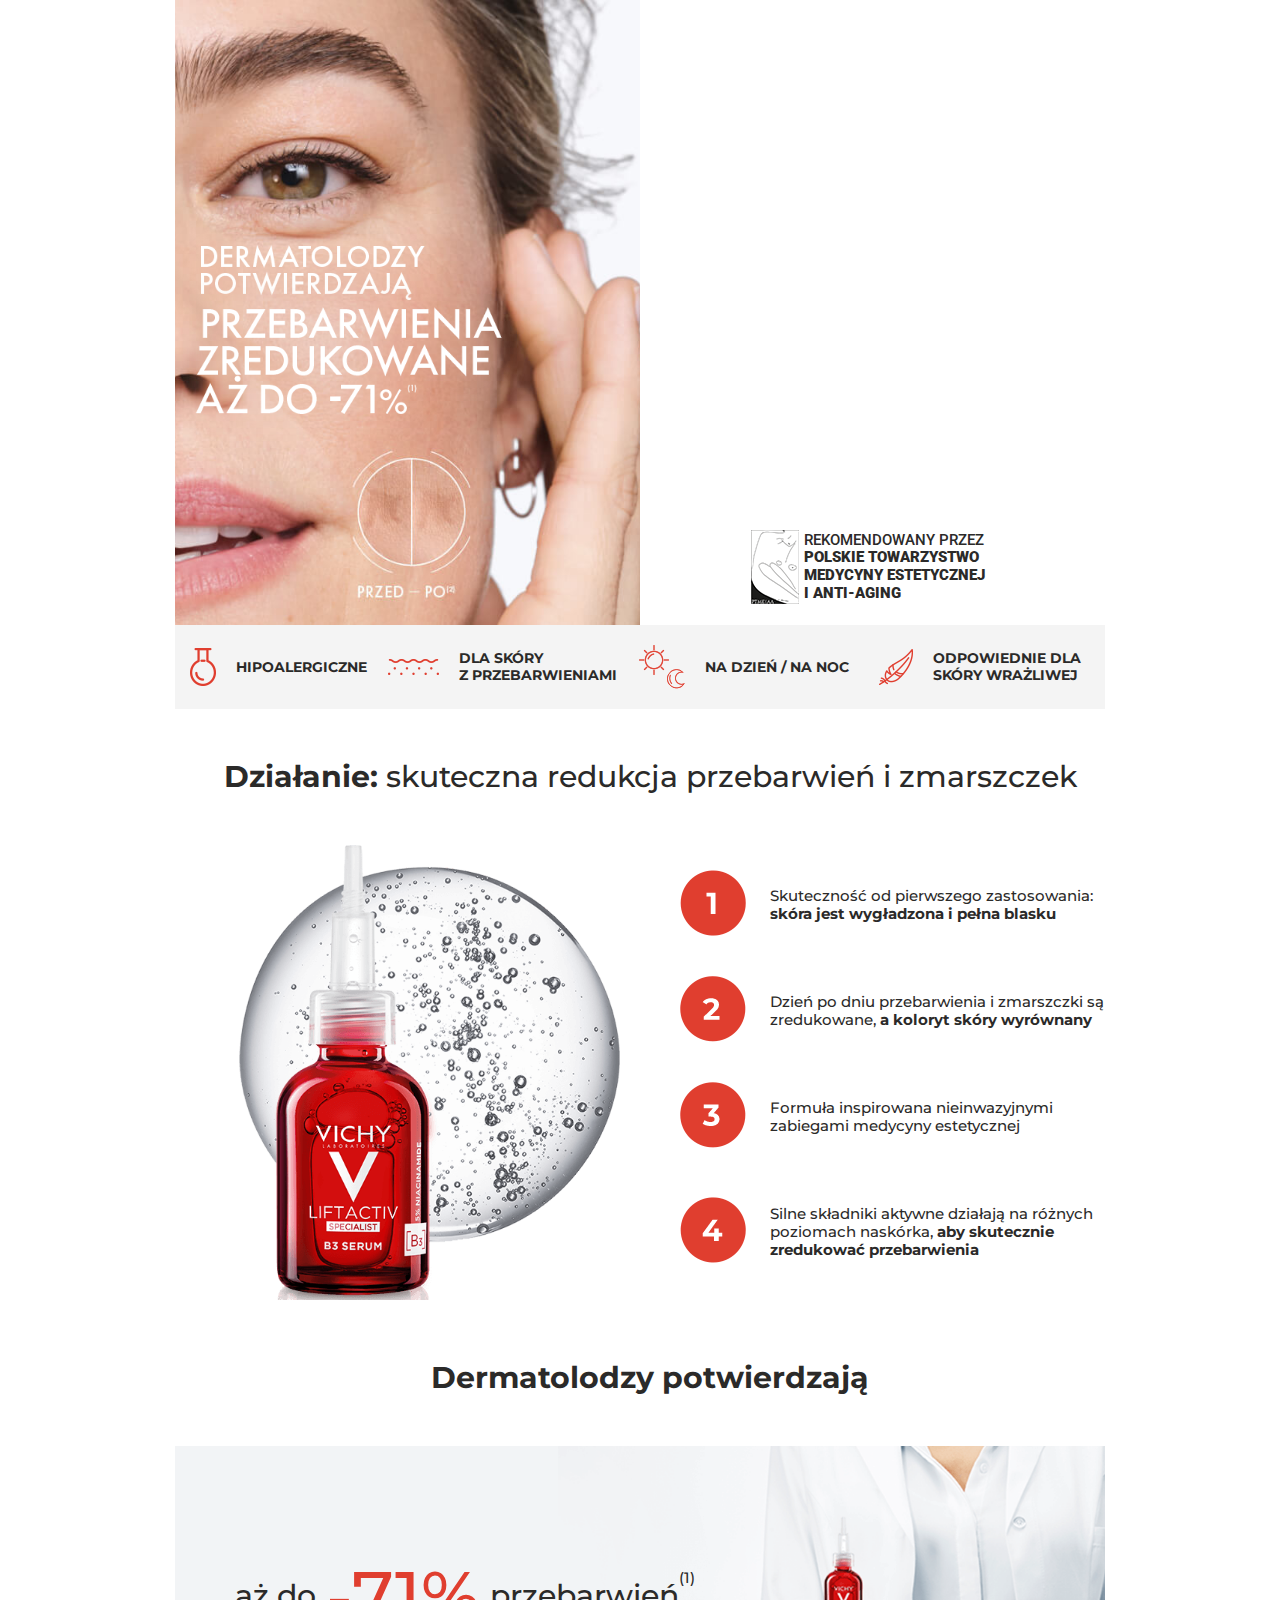
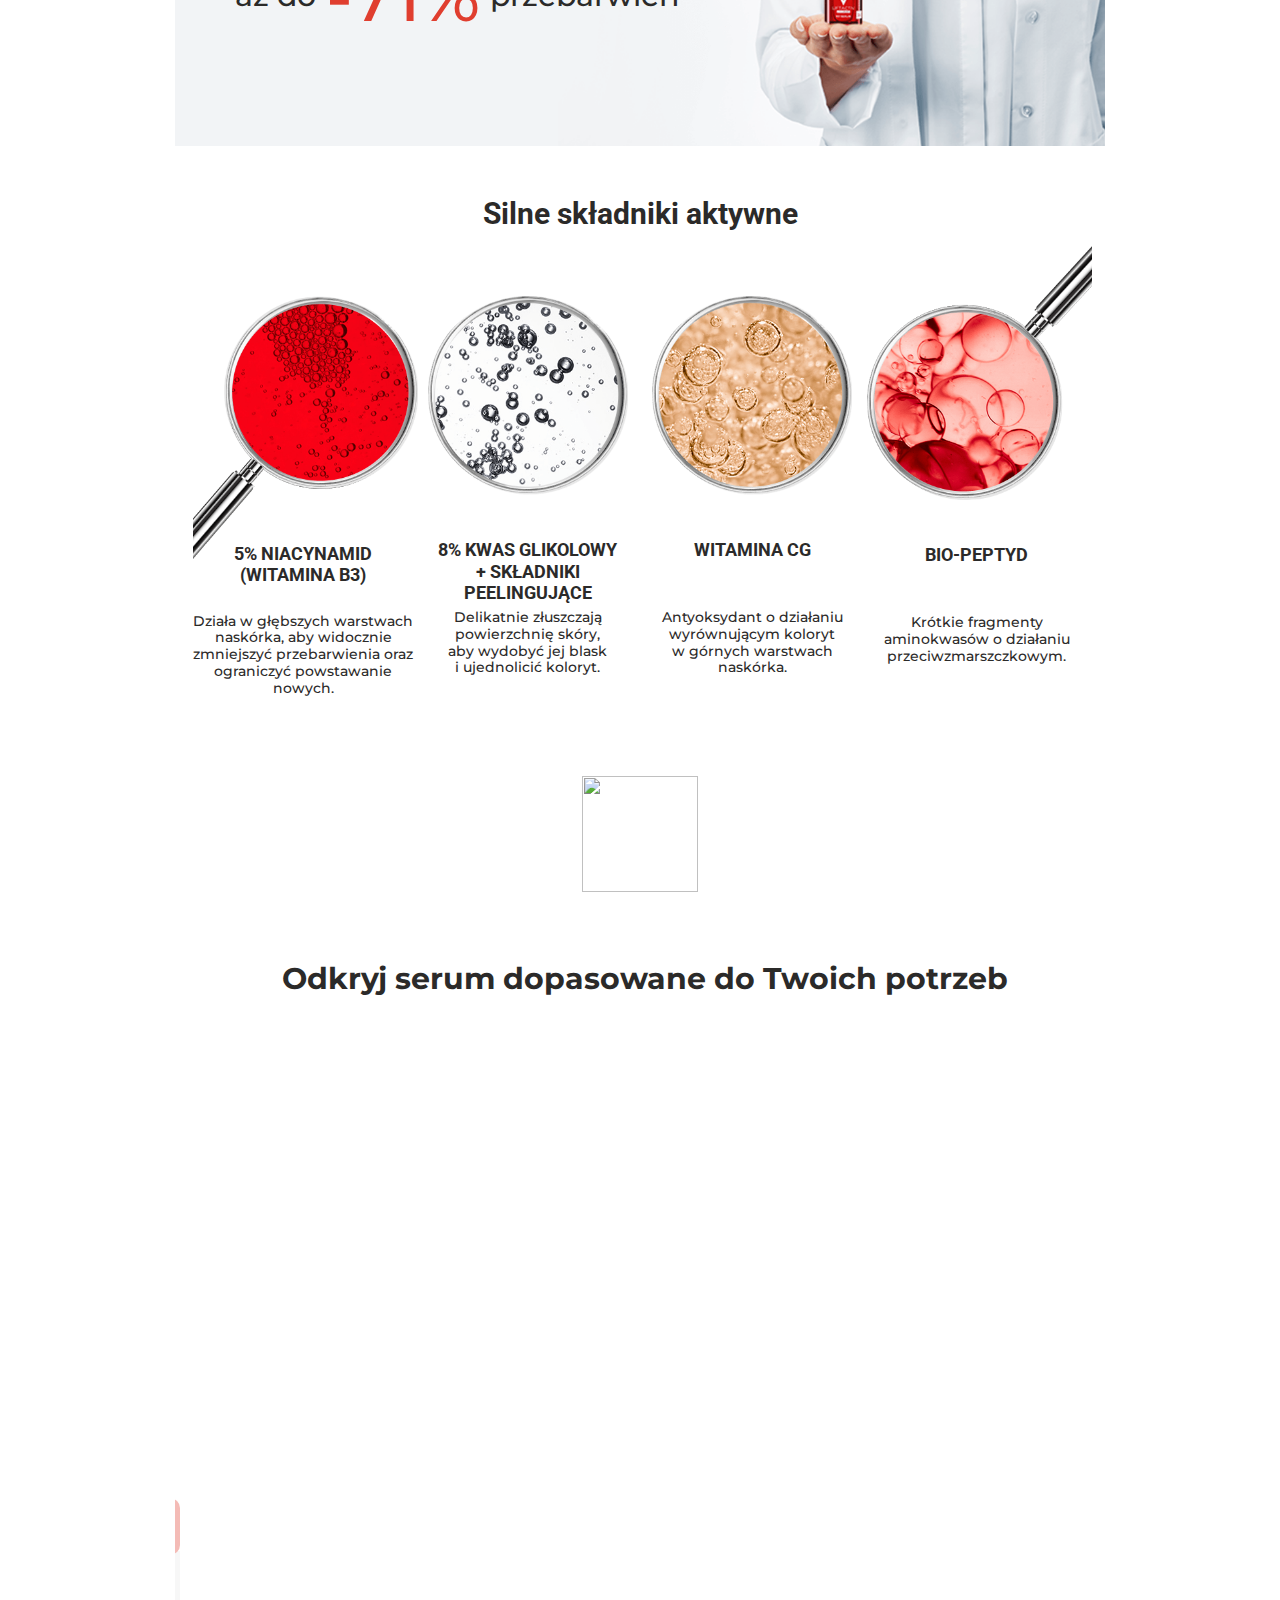
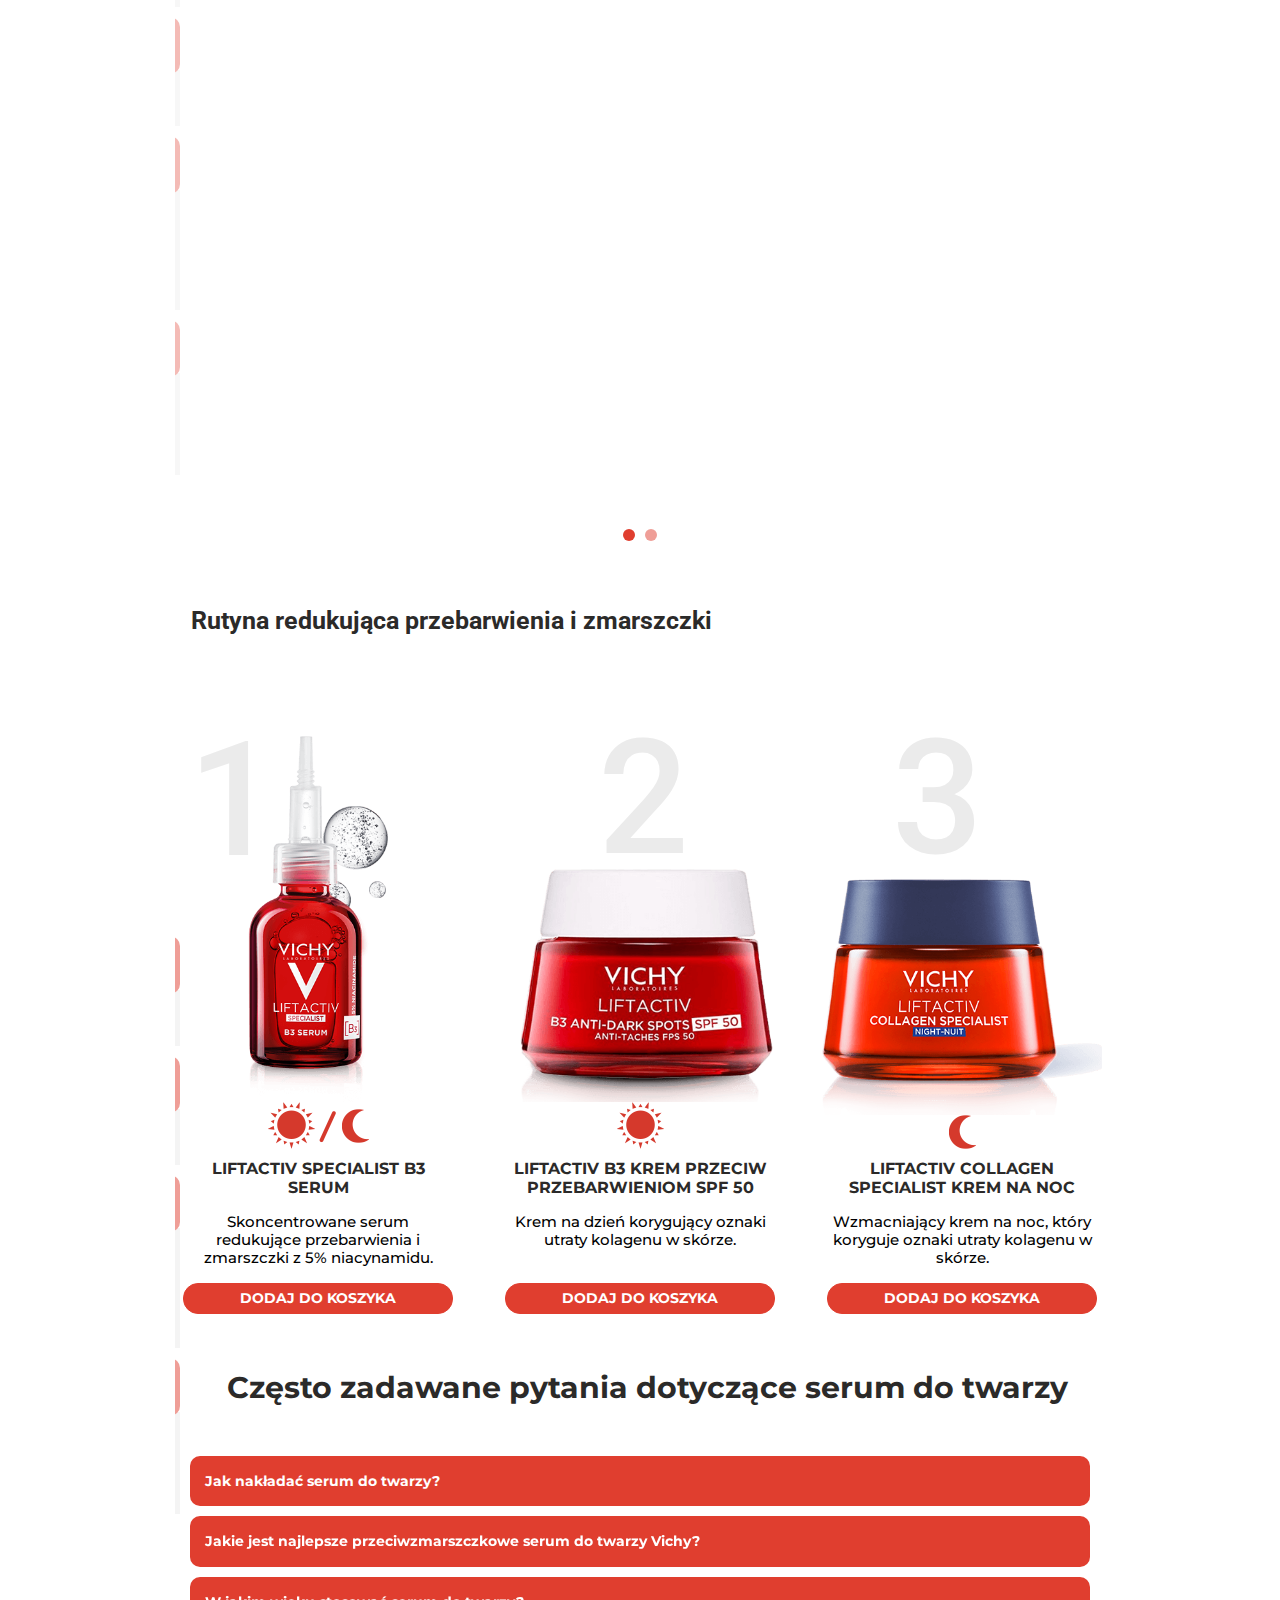
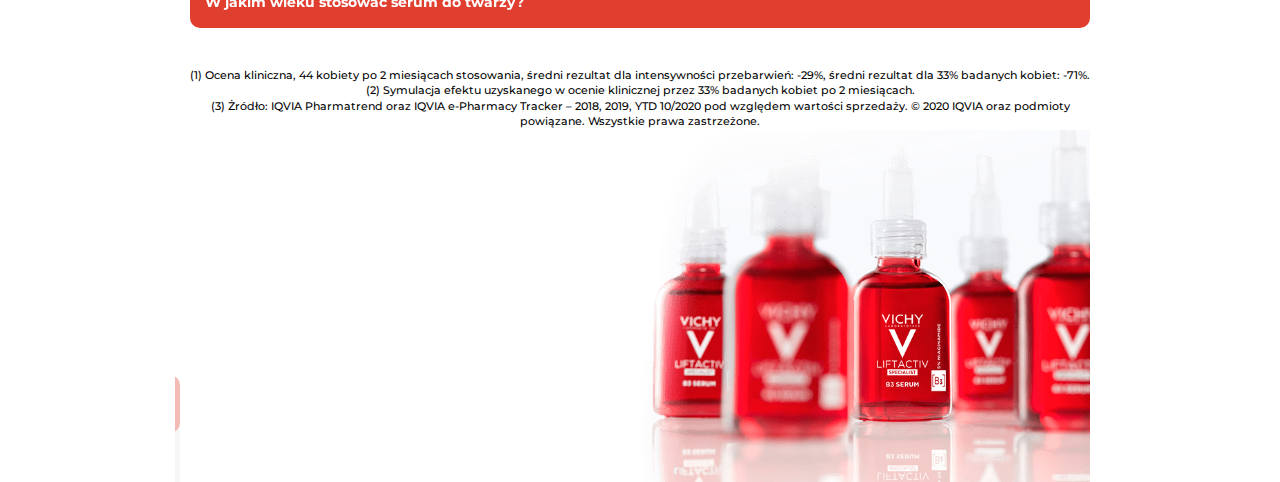
==== commit 2dd52f4f: "feat: add rwd for desktop kv, derm, ingr, cross sections" ====
--- a/index.html
+++ b/index.html
@@ -92,7 +92,13 @@
           </h3>
         </div>
         <div class="es-info__wrapper">
-          <!-- <img src="./images/info-image.png" alt="" class="es-info__image" /> -->
+          <div class="es-info__img-wrapper">
+            <img
+              class="es-info__image es-info__image--desktop"
+              src="./images/info-image.png"
+              alt=""
+            />
+          </div>
           <ul class="es-info__steps">
             <li class="es-info__steps-item">
               <p class="es-info__text es-info__text--1">
@@ -150,7 +156,9 @@
       <section class="es-ingr">
         <h3 class="es-title es-ingr__title">Silne składniki <br />aktywne</h3>
         <div class="es-ingr__container">
-          <div class="es-ingr__slides es-slick-carousel">
+          <div
+            class="es-ingr__slides es-slick-carousel es-slick-carousel--mobile"
+          >
             <div class="es-ingr__single es-ingr__single--1">
               <div class="es-ingr__image">
                 <img src="images/ingr-1-m.png" alt="" class="es-ingr__img" />
@@ -222,6 +230,69 @@
                 class="es-slider__img"
               />
             </div>
+          </div>
+        </div>
+
+        <div class="es-ingr__slides es-ingr__slides--desktop">
+          <div class="es-ingr__single">
+            <div class="es-ingr__image">
+              <img
+                src="images/ingr-1.png"
+                alt=""
+                class="es-ingr__img es-ingr__img--1"
+              />
+              <p class="es-ingr__label es-ingr__label--1">
+                5% niacynamid (witamina B3)
+              </p>
+            </div>
+            <p class="es-ingr__text">
+              Działa w głębszych warstwach <br />naskórka, aby widocznie
+              zmniejszyć przebarwienia oraz ograniczyć powstawanie <br />nowych.
+            </p>
+          </div>
+          <div class="es-ingr__single">
+            <div class="es-ingr__image">
+              <img
+                src="images/ingr-2.png"
+                alt=""
+                class="es-ingr__img es-ingr__img--2"
+              />
+              <p class="es-ingr__label">
+                8% kwas glikolowy <br />+ składniki peelingujące
+              </p>
+            </div>
+            <p class="es-ingr__text">
+              Delikatnie złuszczają <br />powierzchnię skóry,<br />
+              aby wydobyć jej blask <br />i ujednolicić koloryt.
+            </p>
+          </div>
+          <div class="es-ingr__single">
+            <div class="es-ingr__image">
+              <img
+                src="images/ingr-3.png"
+                alt=""
+                class="es-ingr__img es-ingr__img--3"
+              />
+              <p class="es-ingr__label">witamina cg</p>
+            </div>
+            <p class="es-ingr__text">
+              Antyoksydant o działaniu wyrównującym koloryt <br />w górnych
+              warstwach naskórka.
+            </p>
+          </div>
+          <div class="es-ingr__single">
+            <div class="es-ingr__image">
+              <img
+                src="images/ingr-4.png"
+                alt=""
+                class="es-ingr__img es-ingr__img--4"
+              />
+              <p class="es-ingr__label es-ingr__label--4">bio-peptyd</p>
+            </div>
+            <p class="es-ingr__text">
+              Krótkie fragmenty <br />aminokwasów o działaniu
+              przeciwzmarszczkowym.
+            </p>
           </div>
         </div>
       </section>
@@ -471,7 +542,11 @@
           </div>
           <div class="es-cross__single">
             <div class="es-cross__packshot es-cross__packshot--2">
-              <img src="images/cross-2.png" alt="" class="es-cross__img" />
+              <img
+                src="images/cross-2.png"
+                alt=""
+                class="es-cross__img es-cross__img--2"
+              />
               <img
                 src="./images/cross-icon-2.png"
                 alt=""
@@ -492,7 +567,11 @@
           </div>
           <div class="es-cross__single">
             <div class="es-cross__packshot es-cross__packshot--3">
-              <img src="images/cross-3.png" alt="" class="es-cross__img" />
+              <img
+                src="images/cross-3.png"
+                alt=""
+                class="es-cross__img es-cross__img--3"
+              />
               <img
                 src="./images/cross-icon-3.png"
                 alt=""
--- a/style.css
+++ b/style.css
@@ -163,6 +163,12 @@
   font-size: 12px;
   font-weight: 700;
   text-transform: uppercase;
+}
+#es-vichy.es-vichy .es-info__image--desktop {
+  max-width: 100%;
+  display: block;
+  margin: 0 auto;
+  display: none;
 }
 #es-vichy.es-vichy .es-info__wrapper {
   min-height: 382px;
@@ -297,6 +303,9 @@
   padding: 0 12px;
   margin: 0 -24px;
 }
+#es-vichy.es-vichy .es-ingr__slides--desktop {
+  display: none;
+}
 #es-vichy.es-vichy .es-ingr__single {
   width: 240px;
   padding: 0 12px;
@@ -343,7 +352,6 @@
   font-family: inherit;
   font-weight: inherit;
   padding: 14px 16px;
-  background: rgba(255, 255, 255, 0.66);
   font-weight: 700;
   text-align: center;
   text-transform: uppercase;
@@ -448,7 +456,7 @@
   max-width: 220px;
 }
 #es-vichy.es-vichy .es-cross__single {
-  max-width: 300px;
+  max-width: 270px;
   margin-bottom: 40px;
   padding: 0 8px;
   display: flex;
@@ -556,9 +564,6 @@
   line-height: 1;
   z-index: -1;
 }
-#es-vichy.es-vichy .es-cross__packshot--3 {
-  max-width: 120px;
-}
 #es-vichy.es-vichy .es-cross__packshot--3::before {
   position: absolute;
   content: "3";
@@ -857,12 +862,43 @@
   -moz-column-gap: 4px;
        column-gap: 4px;
 }
+@media screen and (min-width: 400px) {
+  #es-vichy.es-vichy .es-kv__content {
+    min-height: 625px;
+  }
+}
 @media screen and (min-width: 500px) {
   #es-vichy.es-vichy .es-disclaimer__img--mobile {
     display: none;
   }
   #es-vichy.es-vichy .es-disclaimer__img--desktop {
     display: block;
+  }
+}
+@media screen and (min-width: 550px) {
+  #es-vichy.es-vichy .es-dermatologits__wrapper {
+    display: flex;
+    justify-content: flex-start;
+    align-items: center;
+    background: url(./images/dermatologist-bg.png) center no-repeat;
+    min-height: 300px;
+    background-size: cover;
+  }
+  #es-vichy.es-vichy .es-dermatologits__subtitle {
+    margin-left: 10px;
+    justify-content: flex-start;
+    padding-left: 50px;
+    font-size: 30px;
+    background: none;
+  }
+  #es-vichy.es-vichy .es-dermatologits__subtitle span {
+    font-size: 70px;
+  }
+  #es-vichy.es-vichy .es-dermatologits__subtitle sup {
+    font-size: 15px;
+  }
+  #es-vichy.es-vichy .es-dermatologits__image {
+    display: none;
   }
 }
 @media screen and (min-width: 560px) {
@@ -884,10 +920,27 @@
   #es-vichy.es-vichy .es-kv__content {
     min-height: 700px;
   }
+  #es-vichy.es-vichy .es-info__wrapper {
+    background: #fff url(images/info-image.png) -70px -20px no-repeat;
+    background-size: contain;
+  }
+  #es-vichy.es-vichy .es-info__text--1 {
+    margin-left: 26%;
+  }
+  #es-vichy.es-vichy .es-info__text--2 {
+    margin-left: 45%;
+  }
+  #es-vichy.es-vichy .es-info__text--3 {
+    margin-left: 45%;
+  }
+  #es-vichy.es-vichy .es-info__text--4 {
+    margin-left: 26%;
+  }
   #es-vichy.es-vichy .es-cross__container {
+    gap: 10px;
     flex-flow: row;
     flex-wrap: wrap;
-    align-items: stretch;
+    align-items: flex-end;
   }
   #es-vichy.es-vichy .es-video__player--mobile {
     display: none;
@@ -902,7 +955,143 @@
     display: block;
   }
 }
+@media screen and (min-width: 600px) {
+  #es-vichy.es-vichy .es-slick-carousel--mobile,
+  #es-vichy.es-vichy .slick-button-prev,
+  #es-vichy.es-vichy .slick-button-next,
+  #es-vichy.es-vichy .es-slider__arrow {
+    display: none;
+  }
+  #es-vichy.es-vichy .es-ingr__single {
+    max-width: 220px;
+    transition: all 0.3s ease;
+  }
+  #es-vichy.es-vichy .es-ingr .es-ingr__slides:hover .es-ingr__single {
+    opacity: 0.6;
+  }
+  #es-vichy.es-vichy .es-ingr .es-ingr__slides .es-ingr__single:hover {
+    opacity: 1;
+  }
+  #es-vichy.es-vichy .es-ingr__img {
+    max-width: 200px;
+    margin-bottom: 30px;
+  }
+  #es-vichy.es-vichy .es-ingr__img--2, #es-vichy.es-vichy .es-ingr__img--3 {
+    max-width: 175px;
+  }
+  #es-vichy.es-vichy .es-ingr__img--4 {
+    margin-top: -50px;
+  }
+  #es-vichy.es-vichy .es-ingr__text {
+    font-size: 14px;
+  }
+  #es-vichy.es-vichy .es-ingr__label {
+    padding-bottom: 0;
+    min-height: 84px;
+    font-size: 18px;
+  }
+  #es-vichy.es-vichy .es-ingr__label--1 {
+    margin-top: -60px;
+  }
+  #es-vichy.es-vichy .es-ingr__slides--desktop {
+    display: flex;
+    flex-wrap: wrap;
+    justify-content: space-around;
+    align-items: flex-start;
+    max-width: 620px;
+    gap: 30px;
+    margin: 0 auto;
+  }
+}
 @media screen and (min-width: 768px) {
+  #es-vichy.es-vichy .es-title {
+    margin-bottom: 50px;
+    font-size: 30px;
+    text-align: center;
+  }
+  #es-vichy.es-vichy .es-info__wrapper {
+    margin-bottom: 60px;
+    display: flex;
+    justify-content: space-between;
+    align-items: center;
+    background: none;
+  }
+  #es-vichy.es-vichy .es-info__image--desktop {
+    max-width: 75%;
+    display: block;
+  }
+  #es-vichy.es-vichy .es-info__steps {
+    max-width: 375px;
+  }
+  #es-vichy.es-vichy .es-info__steps-item {
+    margin-top: 0;
+    margin-bottom: 70px;
+  }
+  #es-vichy.es-vichy .es-info__steps-item:last-child {
+    margin-bottom: 0;
+  }
+  #es-vichy.es-vichy .es-info__text {
+    font-size: 15px;
+  }
+  #es-vichy.es-vichy .es-info__text--1 {
+    margin-left: 0;
+  }
+  #es-vichy.es-vichy .es-info__text--1::before {
+    width: 70px;
+    height: 70px;
+    top: 0;
+    bottom: 0;
+    left: -90px;
+    margin: auto 0;
+    background: url(./images/list-icon-1.png) no-repeat;
+  }
+  #es-vichy.es-vichy .es-info__text--2 {
+    margin-left: 0;
+  }
+  #es-vichy.es-vichy .es-info__text--2 br {
+    display: none;
+  }
+  #es-vichy.es-vichy .es-info__text--2::before {
+    width: 70px;
+    height: 70px;
+    top: 0;
+    bottom: 0;
+    left: -90px;
+    margin: auto 0;
+    background: url(./images/list-icon-2.png) no-repeat;
+  }
+  #es-vichy.es-vichy .es-info__text--3 {
+    margin-top: 0;
+    margin-left: 0;
+  }
+  #es-vichy.es-vichy .es-info__text--3 br {
+    display: none;
+  }
+  #es-vichy.es-vichy .es-info__text--3::before {
+    width: 70px;
+    height: 70px;
+    top: 0;
+    bottom: 0;
+    left: -90px;
+    margin: auto 0;
+    background: url(./images/list-icon-3.png) no-repeat;
+  }
+  #es-vichy.es-vichy .es-info__text--4 {
+    margin-top: 0;
+    margin-left: 0;
+  }
+  #es-vichy.es-vichy .es-info__text--4 br {
+    display: none;
+  }
+  #es-vichy.es-vichy .es-info__text--4::before {
+    width: 70px;
+    height: 70px;
+    top: 0;
+    bottom: 0;
+    left: -90px;
+    margin: auto 0;
+    background: url(./images/list-icon-4.png) no-repeat;
+  }
   #es-vichy.es-vichy .es-icons {
     display: block;
   }
@@ -911,6 +1100,9 @@
   }
   #es-vichy.es-vichy .es-ingr__title {
     margin-bottom: 64px;
+  }
+  #es-vichy.es-vichy .es-ingr__title br {
+    display: none;
   }
   #es-vichy.es-vichy .es-ingr__container {
     max-width: 730px;
@@ -920,21 +1112,87 @@
   }
   #es-vichy.es-vichy .es-ingr__single {
     padding: 0;
-    max-width: 230px;
   }
   #es-vichy.es-vichy .es-ingr__single:not(:last-child) {
     margin-bottom: 0;
   }
+}
+@media screen and (min-width: 860px) {
   #es-vichy.es-vichy .es-cross__container {
     justify-content: space-between;
   }
-}
-@media screen and (min-width: 860px) {
-  #es-vichy.es-vichy .es-cross__single:nth-child(3) {
-    margin-right: 90px;
+  #es-vichy.es-vichy .es-cross__single:not(:last-child) {
+    margin-bottom: 40px;
+  }
+  #es-vichy.es-vichy .es-cross__title {
+    margin-bottom: 100px;
+  }
+  #es-vichy.es-vichy .es-cross__text {
+    min-height: 54px;
+  }
+  #es-vichy.es-vichy .es-cross__img {
+    max-width: 250px;
+    max-height: 366px;
+  }
+  #es-vichy.es-vichy .es-cross__img--2 {
+    max-width: 274px;
+  }
+  #es-vichy.es-vichy .es-cross__img--3 {
+    max-width: 280px;
+  }
+  #es-vichy.es-vichy .es-cross__packshot {
+    display: flex;
+    flex-direction: column;
+    justify-content: flex-end;
+    align-items: center;
+    min-height: 420px;
+  }
+  #es-vichy.es-vichy .es-cross__packshot--2 {
+    max-width: 250px;
+  }
+  #es-vichy.es-vichy .es-cross__packshot--2::before {
+    left: 33%;
+    top: -20px;
+  }
+  #es-vichy.es-vichy .es-cross__packshot--3::before {
+    left: 25%;
+    top: -20px;
   }
   #es-vichy.es-vichy .es-icons__title {
     font-size: 14px;
+  }
+  #es-vichy.es-vichy .es-ingr__slides--desktop {
+    max-width: 700px;
+  }
+}
+@media screen and (min-width: 1200px) {
+  #es-vichy.es-vichy .es-kv__content {
+    min-height: 625px;
+  }
+  #es-vichy.es-vichy .es-kv__logo img {
+    max-width: 80%;
+  }
+  #es-vichy.es-vichy .es-kv__claim {
+    min-height: 120px;
+    margin-bottom: -30px;
+  }
+  #es-vichy.es-vichy .es-kv__images {
+    justify-content: flex-start;
+    padding-bottom: 20px;
+  }
+  #es-vichy.es-vichy .es-kv__disc-wrapper {
+    margin-top: -15px;
+    z-index: 1;
+  }
+  #es-vichy.es-vichy .es-ingr__img {
+    max-width: 225px;
+  }
+  #es-vichy.es-vichy .es-ingr__img--2, #es-vichy.es-vichy .es-ingr__img--3 {
+    max-width: 200px;
+  }
+  #es-vichy.es-vichy .es-ingr__slides--desktop {
+    max-width: none;
+    gap: 0;
   }
 }
 @keyframes slidedown {
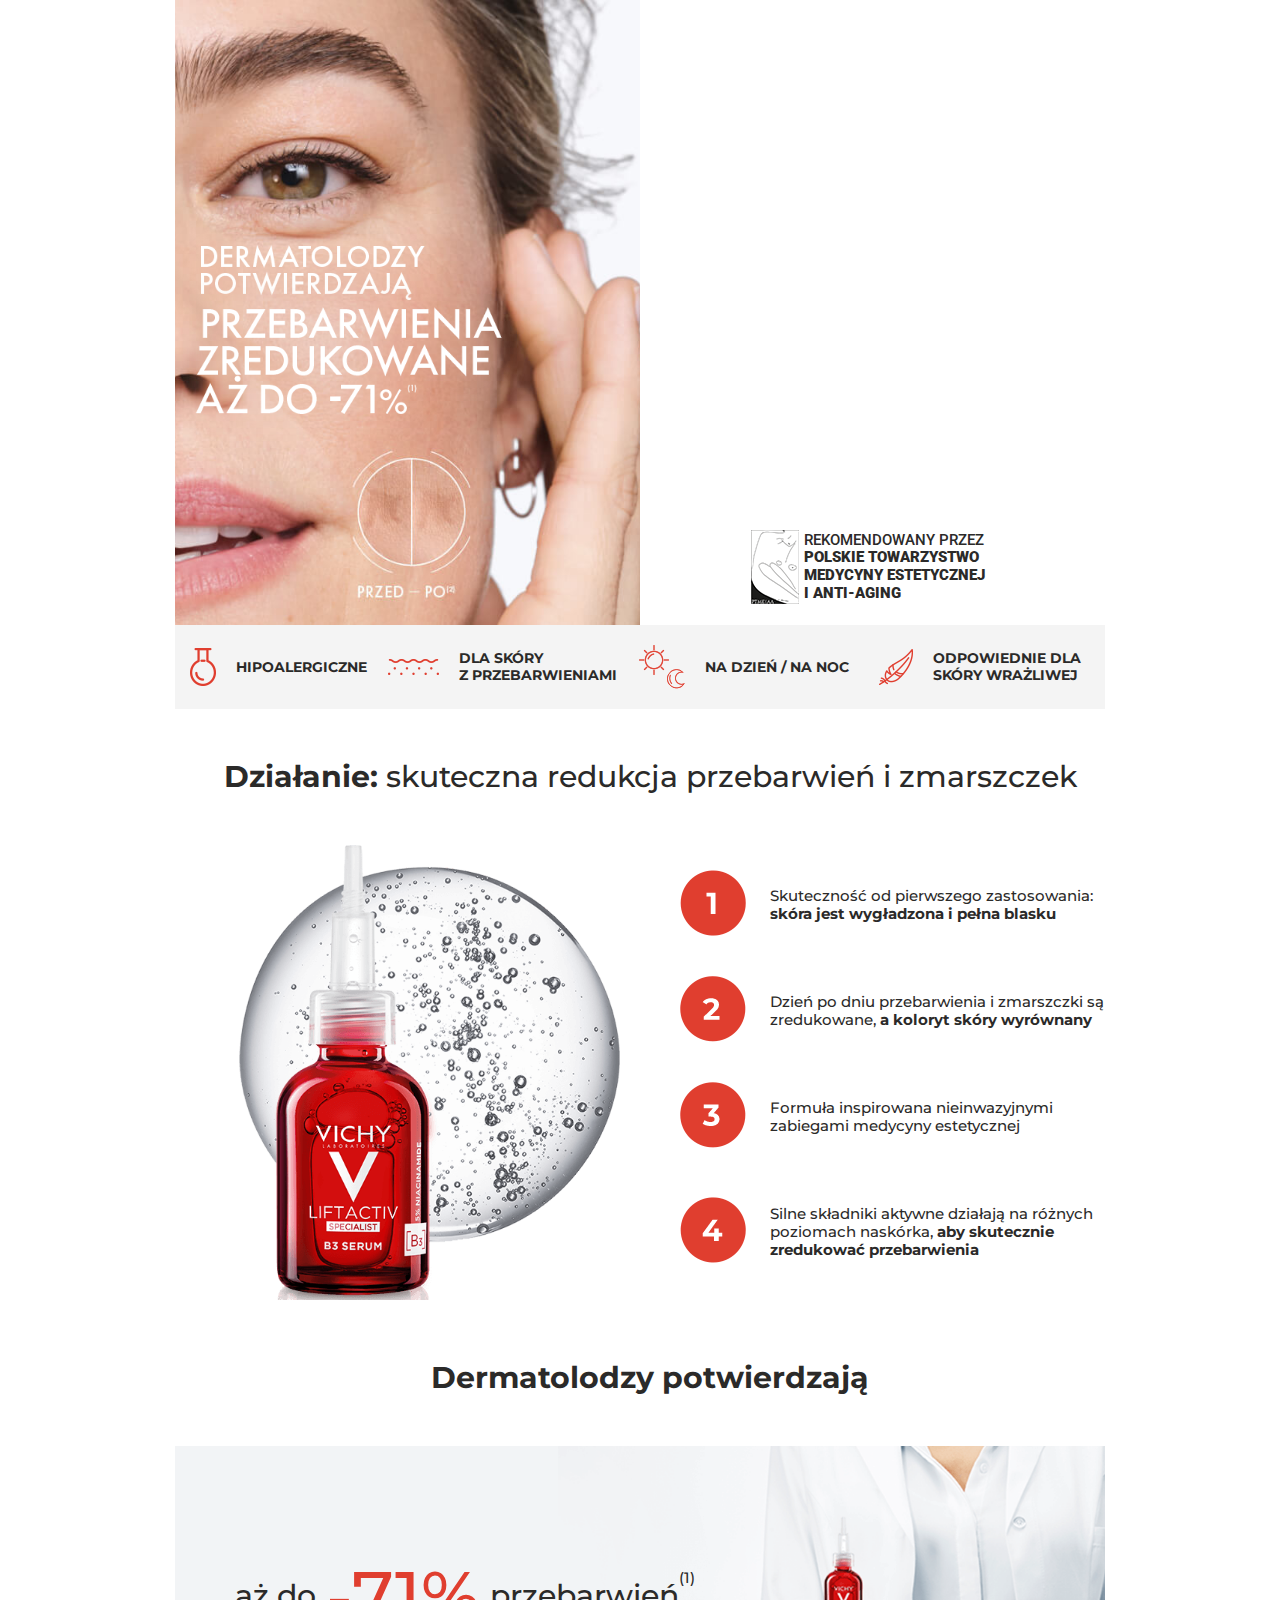
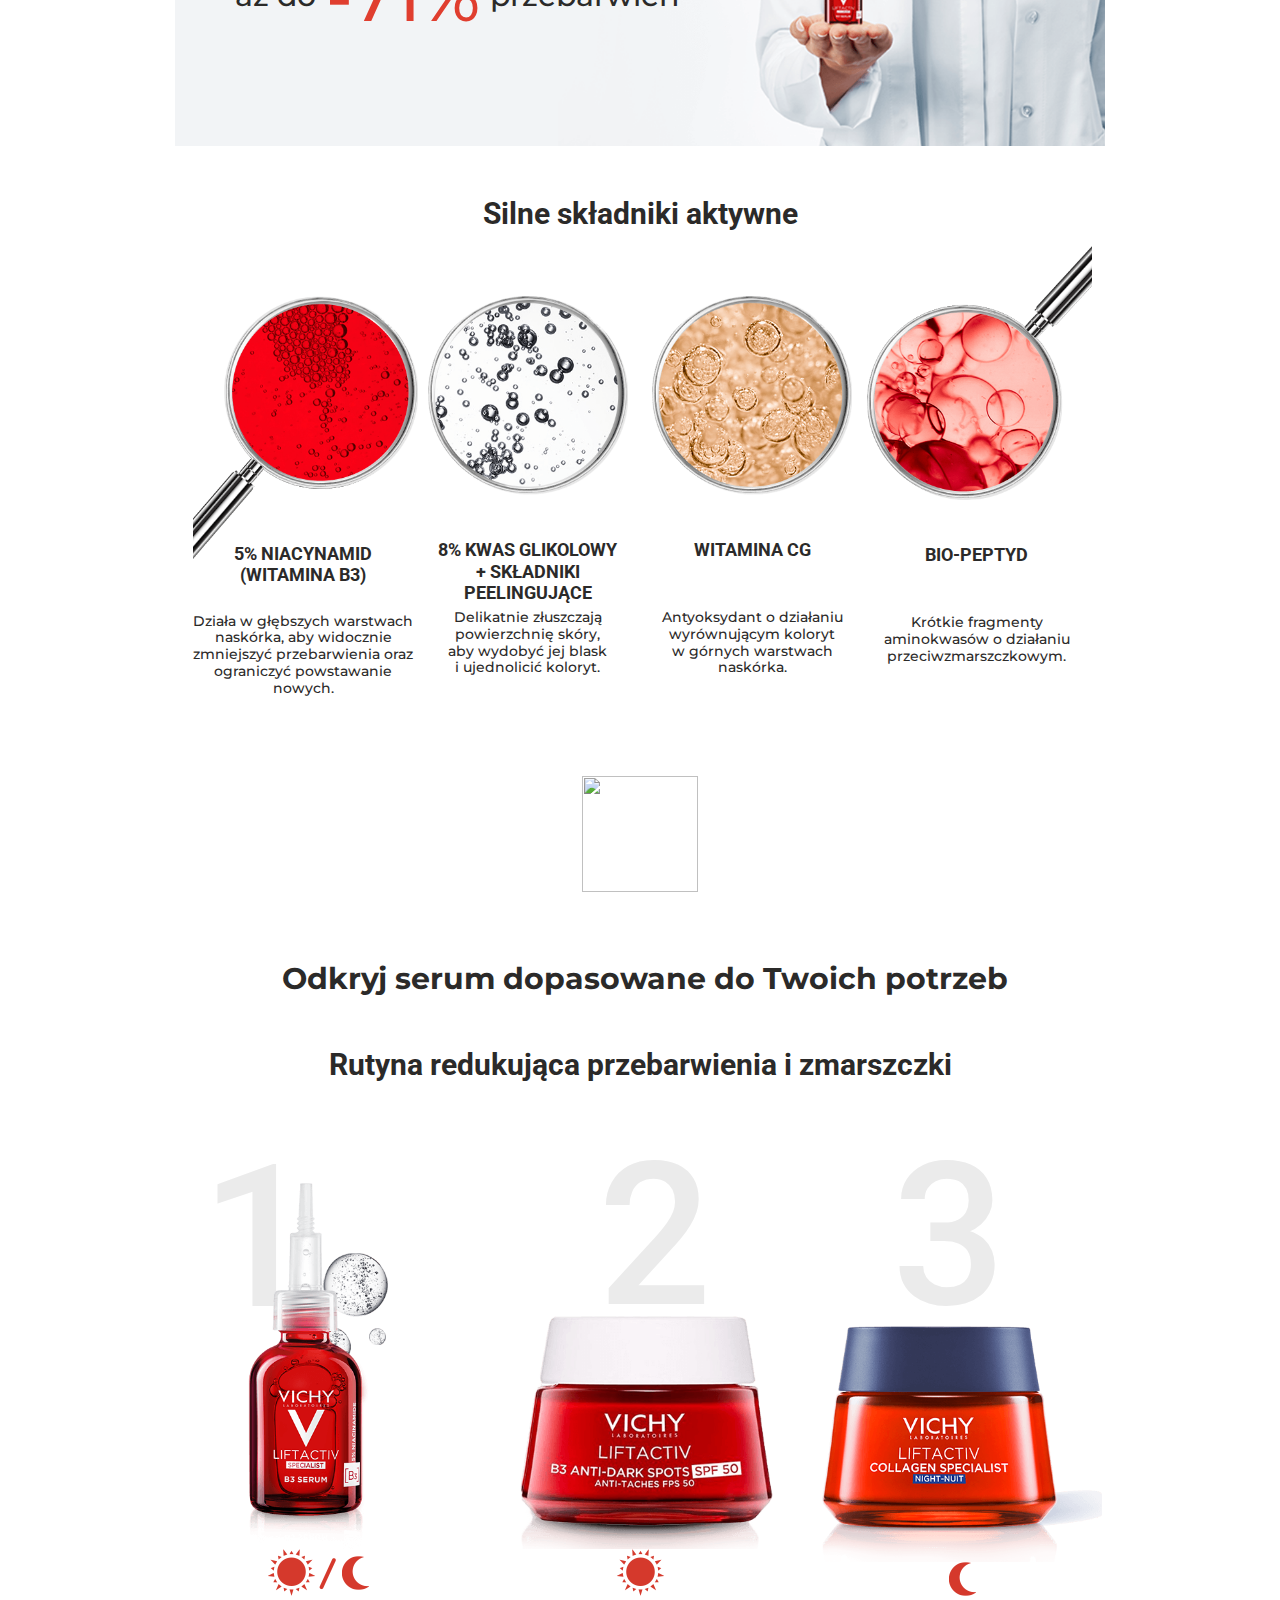
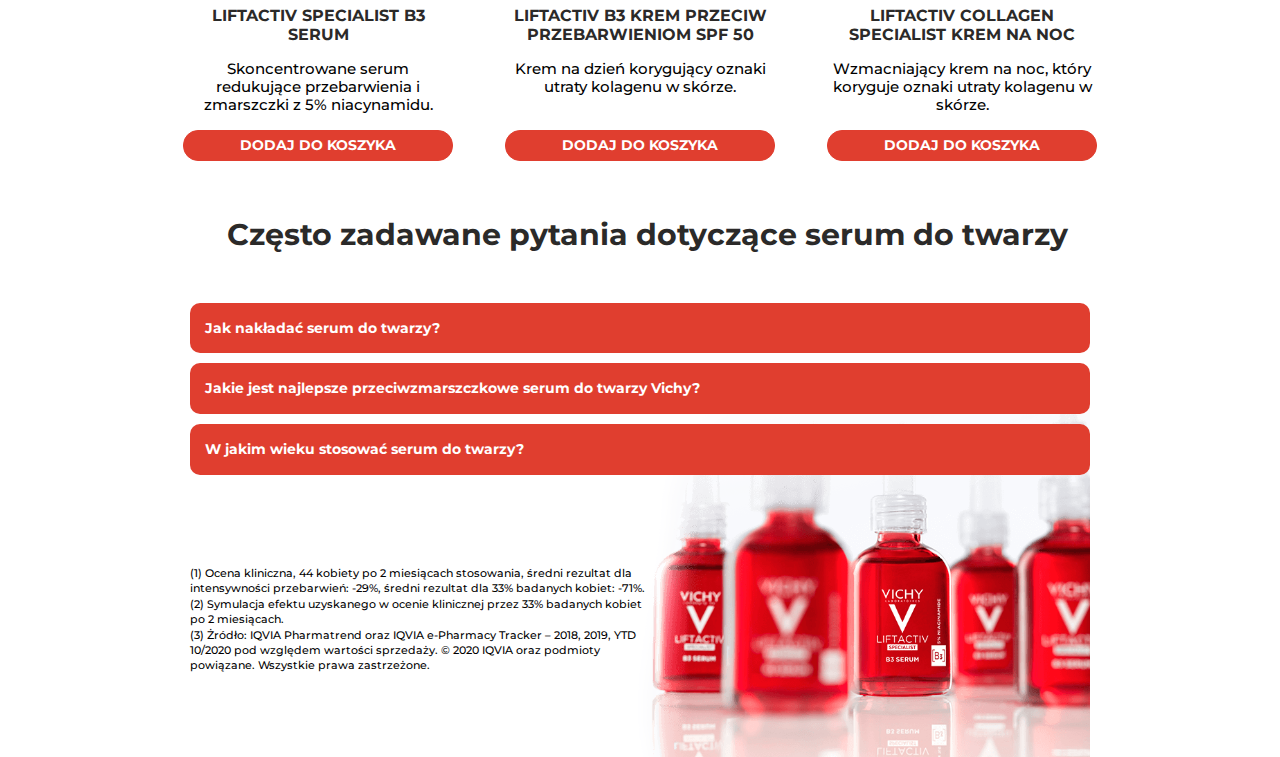
==== commit 768672a8: "feat: add styles for compare, cross sections" ====
--- a/index.html
+++ b/index.html
@@ -49,13 +49,6 @@
         <div class="es-kv__photo">
           <div class="es-kv__content">
             <img src="./images/kv-title.png" alt="" class="es-kv__title-img" />
-            <!-- <h2 class="es-kv__title">
-              dermatolodzy <br />
-              potwierdzają <br />
-              przebarwienia <br />
-              zredukowane <bt />
-              aż do -71<sup>1</sup>
-            </h2> -->
           </div>
         </div>
       </section>
@@ -435,7 +428,7 @@
                     REDUKUJE GŁĘBOKIE ZMARSZCZKI
                   </p>
                   <img
-                    src="./images/compare-2.png"
+                    src="./images/compare-4.png"
                     alt=""
                     class="es-compare__single-image"
                   />
@@ -511,10 +504,149 @@
             />
           </div>
         </div>
+
+        <div class="es-compare__packshots es-compare__packshots--desktop">
+          <div class="es-compare__wrapper">
+            <div class="es-compare__mobile-wrapper">
+              <div class="es-compare__single">
+                <p
+                  class="es-compare__single-title es-compare__single-title--left"
+                >
+                  PRZECIW <br />PRZEBARWIENIOM
+                </p>
+                <img
+                  src="./images/compare-1.png"
+                  alt=""
+                  class="es-compare__single-image"
+                />
+                <p class="es-compare__single-subtitle">
+                  Liftactiv Specialist B3 <br />przeciw przebarwieniom
+                </p>
+              </div>
+              <div class="es-compare__single">
+                <p
+                  class="es-compare__single-title es-compare__single-title--square"
+                >
+                  ROZŚWIETLAJĄCE
+                </p>
+                <img
+                  src="./images/compare-2.png"
+                  alt=""
+                  class="es-compare__single-image"
+                />
+                <p class="es-compare__single-subtitle">
+                  Liftactiv Supreme <br />Witamina C
+                </p>
+              </div>
+              <div class="es-compare__single">
+                <p
+                  class="es-compare__single-title es-compare__single-title--square"
+                >
+                  REDUKUJE DROBNE ZMARSZCZKI
+                </p>
+                <img
+                  src="./images/compare-3.png"
+                  alt=""
+                  class="es-compare__single-image"
+                />
+                <p class="es-compare__single-subtitle">
+                  Liftactiv Epidermic Filler <br />z kwasem hialuronowym
+                </p>
+              </div>
+              <div class="es-compare__single">
+                <p
+                  class="es-compare__single-title es-compare__single-title--right"
+                >
+                  REDUKUJE GŁĘBOKIE ZMARSZCZKI
+                </p>
+                <img
+                  src="./images/compare-4.png"
+                  alt=""
+                  class="es-compare__single-image"
+                />
+                <p class="es-compare__single-subtitle">
+                  Liftactiv Retinol <br />Specialist na noc
+                </p>
+              </div>
+            </div>
+
+            <div class="es-compare__table">
+              <div class="es-compare__type">
+                <div class="es-compare__type-title">typ produktu</div>
+                <div class="es-compare__inner">
+                  <p class="es-compare__type-subtitle">Serum</p>
+                  <p class="es-compare__type-subtitle">Serum</p>
+                  <p class="es-compare__type-subtitle">Serum</p>
+                  <p class="es-compare__type-subtitle">Serum</p>
+                </div>
+              </div>
+              <div class="es-compare__problem">
+                <div class="es-compare__problem-title">problem skóry</div>
+                <div class="es-compare__inner">
+                  <p class="es-compare__problem-subtitle">
+                    Przeciwstarzenie, <br />przebarwienia, jednolity
+                    <br />koloryt skóry.
+                  </p>
+                  <p class="es-compare__problem-subtitle">
+                    Przeciwstarzenie, szarość, <br />zmęczenie skóry,
+                    <br />zmarszczki
+                  </p>
+                  <p class="es-compare__problem-subtitle">
+                    Przeciwstarzenie, delikatne <br />linie, zmarszczki
+                  </p>
+                  <p class="es-compare__problem-subtitle">
+                    Przeciwstarzenie, ujędrnienie skóry, zmarszczki
+                  </p>
+                </div>
+              </div>
+              <div class="es-compare__effect">
+                <div class="es-compare__effect-title">działanie</div>
+                <div class="es-compare__inner">
+                  <p class="es-compare__effect-subtitle">
+                    Redukuje przebarwienia, <br />redukuje zmarszczki,
+                    <br />wyrównuje koloryt skóry.
+                  </p>
+                  <p class="es-compare__effect-subtitle">
+                    Widocznie rozświetla, <br />wygładza strukturę skóry,
+                    <br />nadaje efekt ujędrnienia, <br />redukuje drobne
+                    zmarszczki
+                  </p>
+                  <p class="es-compare__effect-subtitle">
+                    Wypełnia kontur twarzy i oczu, stopniowo redukuje
+                    zmarszczki<br />
+                    i drobne linie
+                  </p>
+                  <p class="es-compare__effect-subtitle">
+                    Zmniejsza pory, wyczuwalnie ujędrnia i wygładza, dając
+                    <br />efekt odnowionej skóry
+                  </p>
+                </div>
+              </div>
+              <div class="es-compare__consistency">
+                <div class="es-compare__consistency-title">konsystencja</div>
+                <div class="es-compare__inner">
+                  <p class="es-compare__consistency-subtitle">
+                    Lekka, szybko się wchłania, beztłuszczowa.
+                  </p>
+                  <p class="es-compare__consistency-subtitle">
+                    Bezzapachowa, nietłusta nieklejąca się. Nie wybłyszcza.
+                  </p>
+                  <p class="es-compare__consistency-subtitle">
+                    Lekka, szybko się <br />wchłania, płynna.
+                  </p>
+                  <p class="es-compare__consistency-subtitle">
+                    Bezzapachowa, szybko się wchłania, lekka, mleczna,<br />bez
+                    efektu przetłuszczania.
+                  </p>
+                </div>
+              </div>
+            </div>
+          </div>
+        </div>
       </section>
 
       <section class="es-cross">
-        <h3 class="es-cross__title">
+        <h3 class="es-title es-cross__title">
           Rutyna redukująca przebarwienia i&nbsp;zmarszczki
         </h3>
         <div class="es-cross__container">
@@ -687,16 +819,13 @@
     // require(['jquery', 'slick'], function ($) {
     $(document).ready(function () {
       $('.es-slick-carousel').slick({
-        // dots: true,
         infinite: false,
         slidesToShow: 1,
         centerMode: true,
-        // centerPadding: '100px',
         cssEase: 'linear',
         prevArrow: '.slick-button-prev',
         nextArrow: '.slick-button-next',
         variableWidth: true,
-        // adaptiveHeight: true,
       });
     });
 
--- a/style.css
+++ b/style.css
@@ -748,6 +748,9 @@
   padding-bottom: 80px;
   margin-bottom: 50px;
 }
+#es-vichy.es-vichy .es-compare__packshots--desktop {
+  display: none;
+}
 #es-vichy.es-vichy .es-compare__title {
   margin-left: 10px;
   margin-bottom: 60px;
@@ -854,7 +857,7 @@
   min-height: 120px;
 }
 #es-vichy.es-vichy .es-compare__consistency-subtitle {
-  min-height: 102px;
+  min-height: 80px;
 }
 #es-vichy.es-vichy .es-compare__inner {
   display: flex;
@@ -1002,6 +1005,35 @@
     gap: 30px;
     margin: 0 auto;
   }
+  #es-vichy.es-vichy .es-compare {
+    padding-bottom: 0;
+  }
+  #es-vichy.es-vichy .es-compare__packshots--mobile {
+    display: none;
+  }
+  #es-vichy.es-vichy .es-compare__mobile-wrapper {
+    margin: 0 auto;
+    flex-wrap: wrap;
+    justify-content: center;
+    max-width: 600px;
+    gap: 30px;
+    margin-bottom: 40px;
+  }
+  #es-vichy.es-vichy .es-compare__single {
+    min-width: 200px;
+  }
+  #es-vichy.es-vichy .es-compare__single-title {
+    min-height: 70px;
+    padding: 10px 14px;
+  }
+  #es-vichy.es-vichy .es-compare__single-title--square {
+    border-radius: 0px;
+  }
+  #es-vichy.es-vichy .slick-pagination-2,
+  #es-vichy.es-vichy .slick-button-2-prev,
+  #es-vichy.es-vichy .slick-button-2-next {
+    display: none;
+  }
 }
 @media screen and (min-width: 768px) {
   #es-vichy.es-vichy .es-title {
@@ -1116,6 +1148,18 @@
   #es-vichy.es-vichy .es-ingr__single:not(:last-child) {
     margin-bottom: 0;
   }
+  #es-vichy.es-vichy .es-disclaimer {
+    position: relative;
+  }
+  #es-vichy.es-vichy .es-disclaimer__text {
+    position: absolute;
+    top: 40%;
+    width: 50%;
+    text-align: left;
+  }
+  #es-vichy.es-vichy .es-disclaimer__img--desktop {
+    margin-top: -90px;
+  }
 }
 @media screen and (min-width: 860px) {
   #es-vichy.es-vichy .es-cross__container {
@@ -1164,6 +1208,23 @@
   #es-vichy.es-vichy .es-ingr__slides--desktop {
     max-width: 700px;
   }
+  #es-vichy.es-vichy .es-compare__mobile-wrapper {
+    max-width: none;
+    justify-content: space-around;
+  }
+  #es-vichy.es-vichy .es-compare__single {
+    min-width: 190px;
+  }
+  #es-vichy.es-vichy .es-compare__single-subtitle {
+    font-size: 14px;
+  }
+  #es-vichy.es-vichy .es-compare__single-image {
+    width: 100px;
+    height: 275px;
+  }
+  #es-vichy.es-vichy .es-compare__effect-subtitle {
+    min-height: 100px;
+  }
 }
 @media screen and (min-width: 1200px) {
   #es-vichy.es-vichy .es-kv__content {
@@ -1193,6 +1254,30 @@
   #es-vichy.es-vichy .es-ingr__slides--desktop {
     max-width: none;
     gap: 0;
+  }
+  #es-vichy.es-vichy .es-cross__packshot--1::before {
+    top: -45px;
+    left: -47px;
+    font-size: 200px;
+  }
+  #es-vichy.es-vichy .es-cross__packshot--2::before {
+    top: -50px;
+    font-size: 200px;
+  }
+  #es-vichy.es-vichy .es-cross__packshot--3::before {
+    top: -50px;
+    font-size: 200px;
+  }
+  #es-vichy.es-vichy .es-compare__mobile-wrapper {
+    flex-wrap: nowrap;
+    justify-content: space-between;
+    gap: 0;
+  }
+  #es-vichy.es-vichy .es-compare__single {
+    min-width: 225px;
+  }
+  #es-vichy.es-vichy .es-compare__single-title {
+    font-size: 15px;
   }
 }
 @keyframes slidedown {
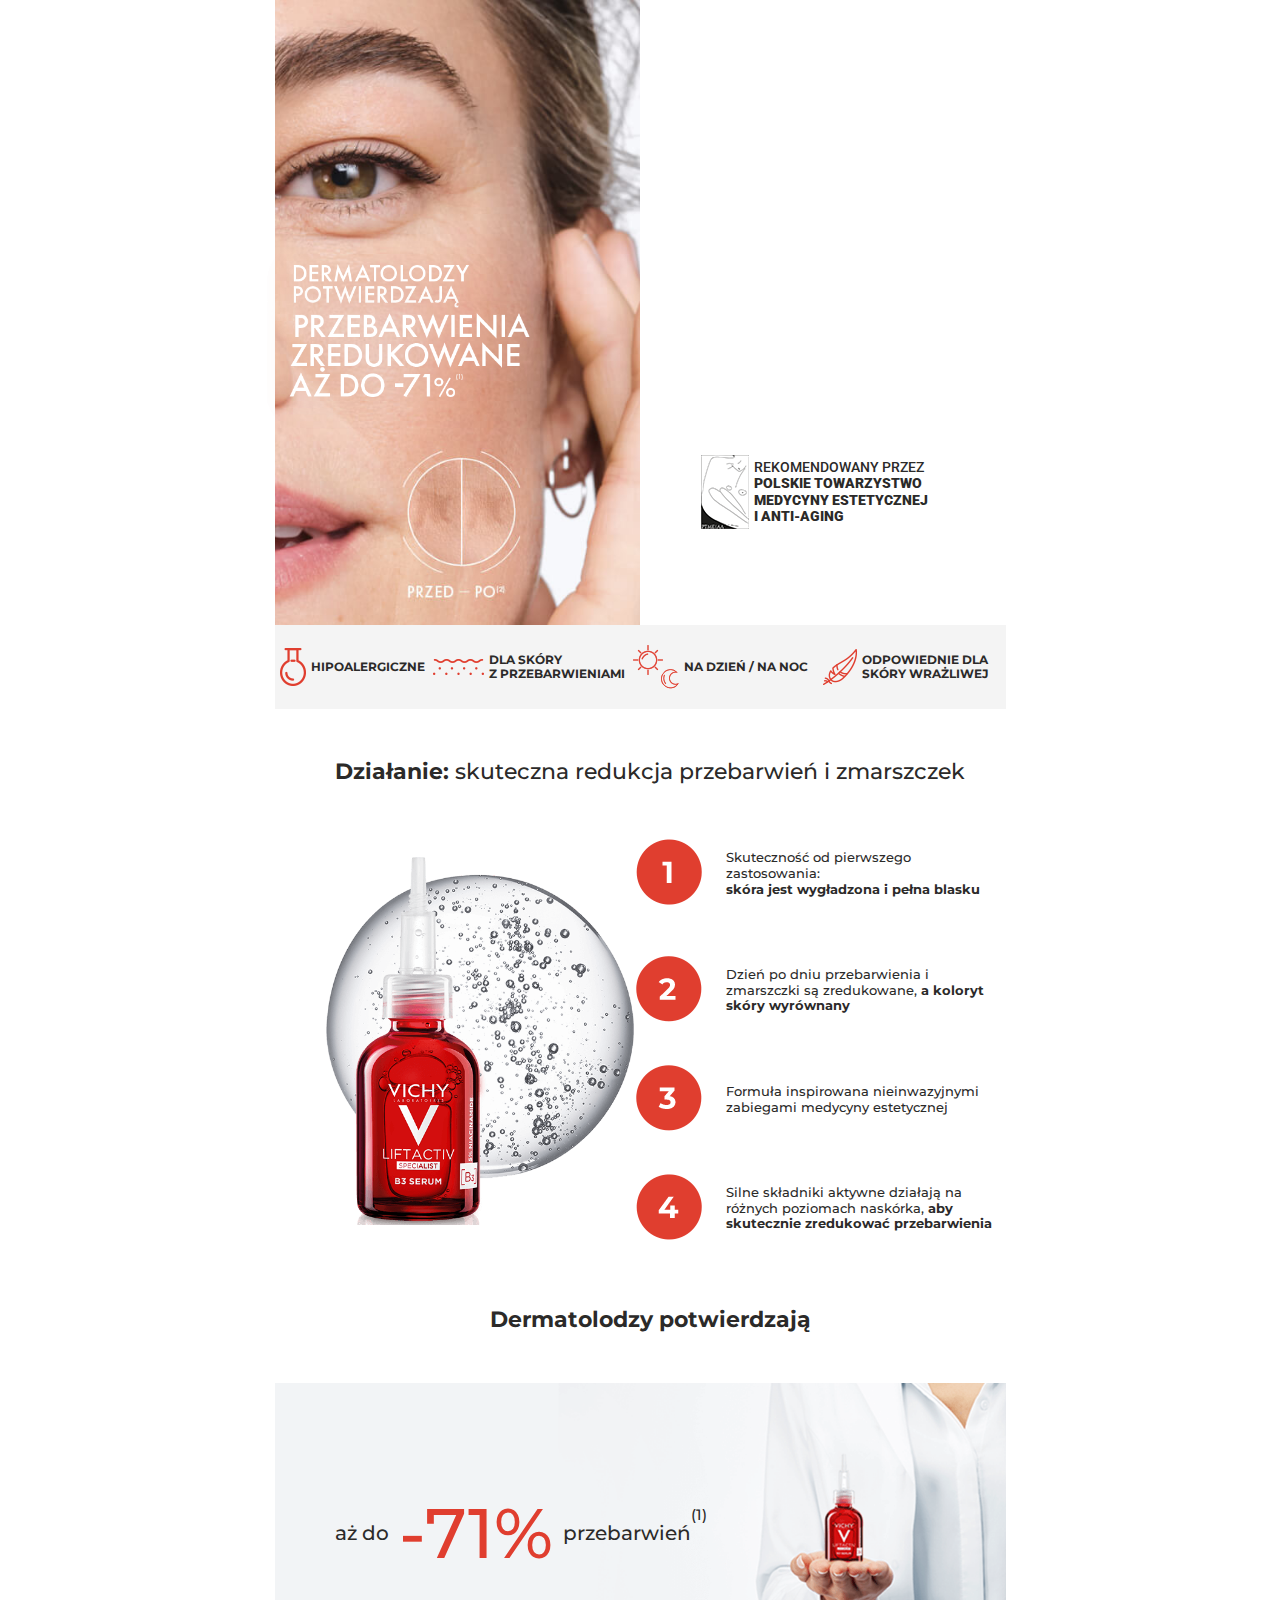
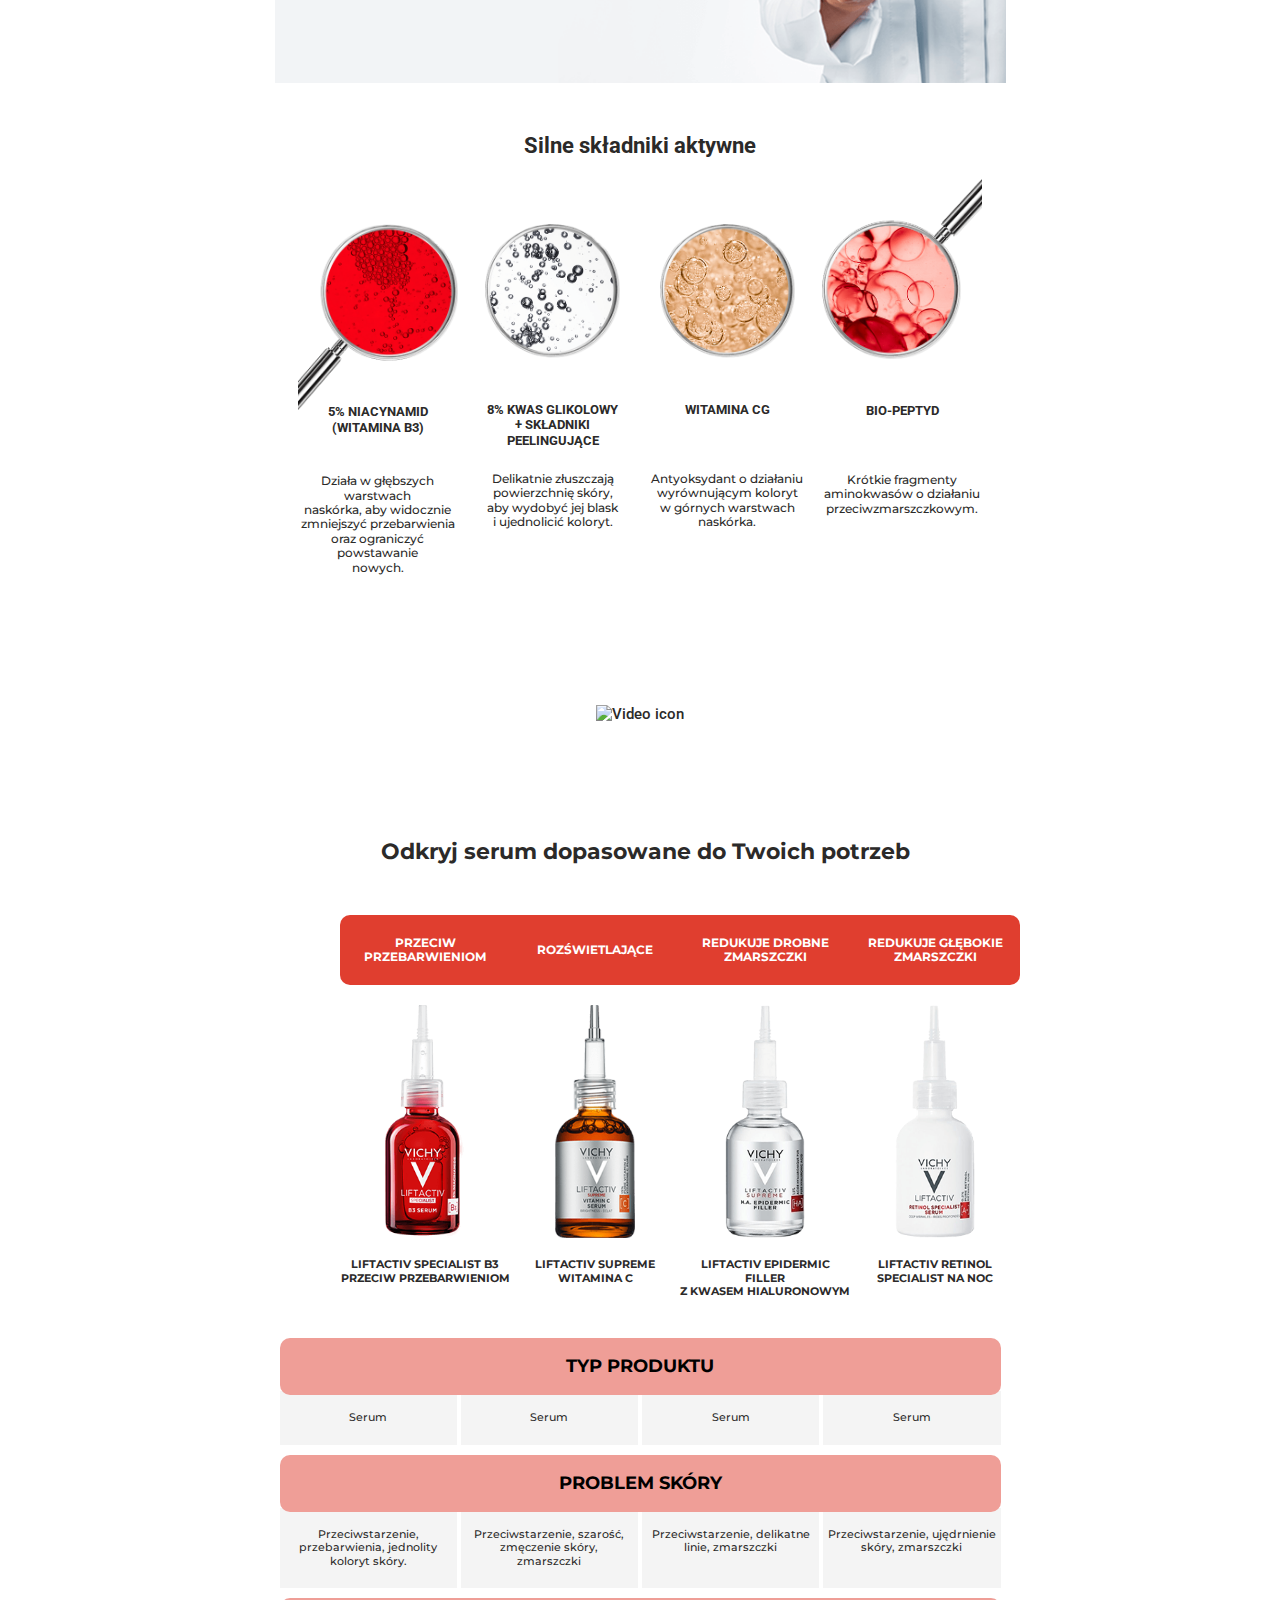
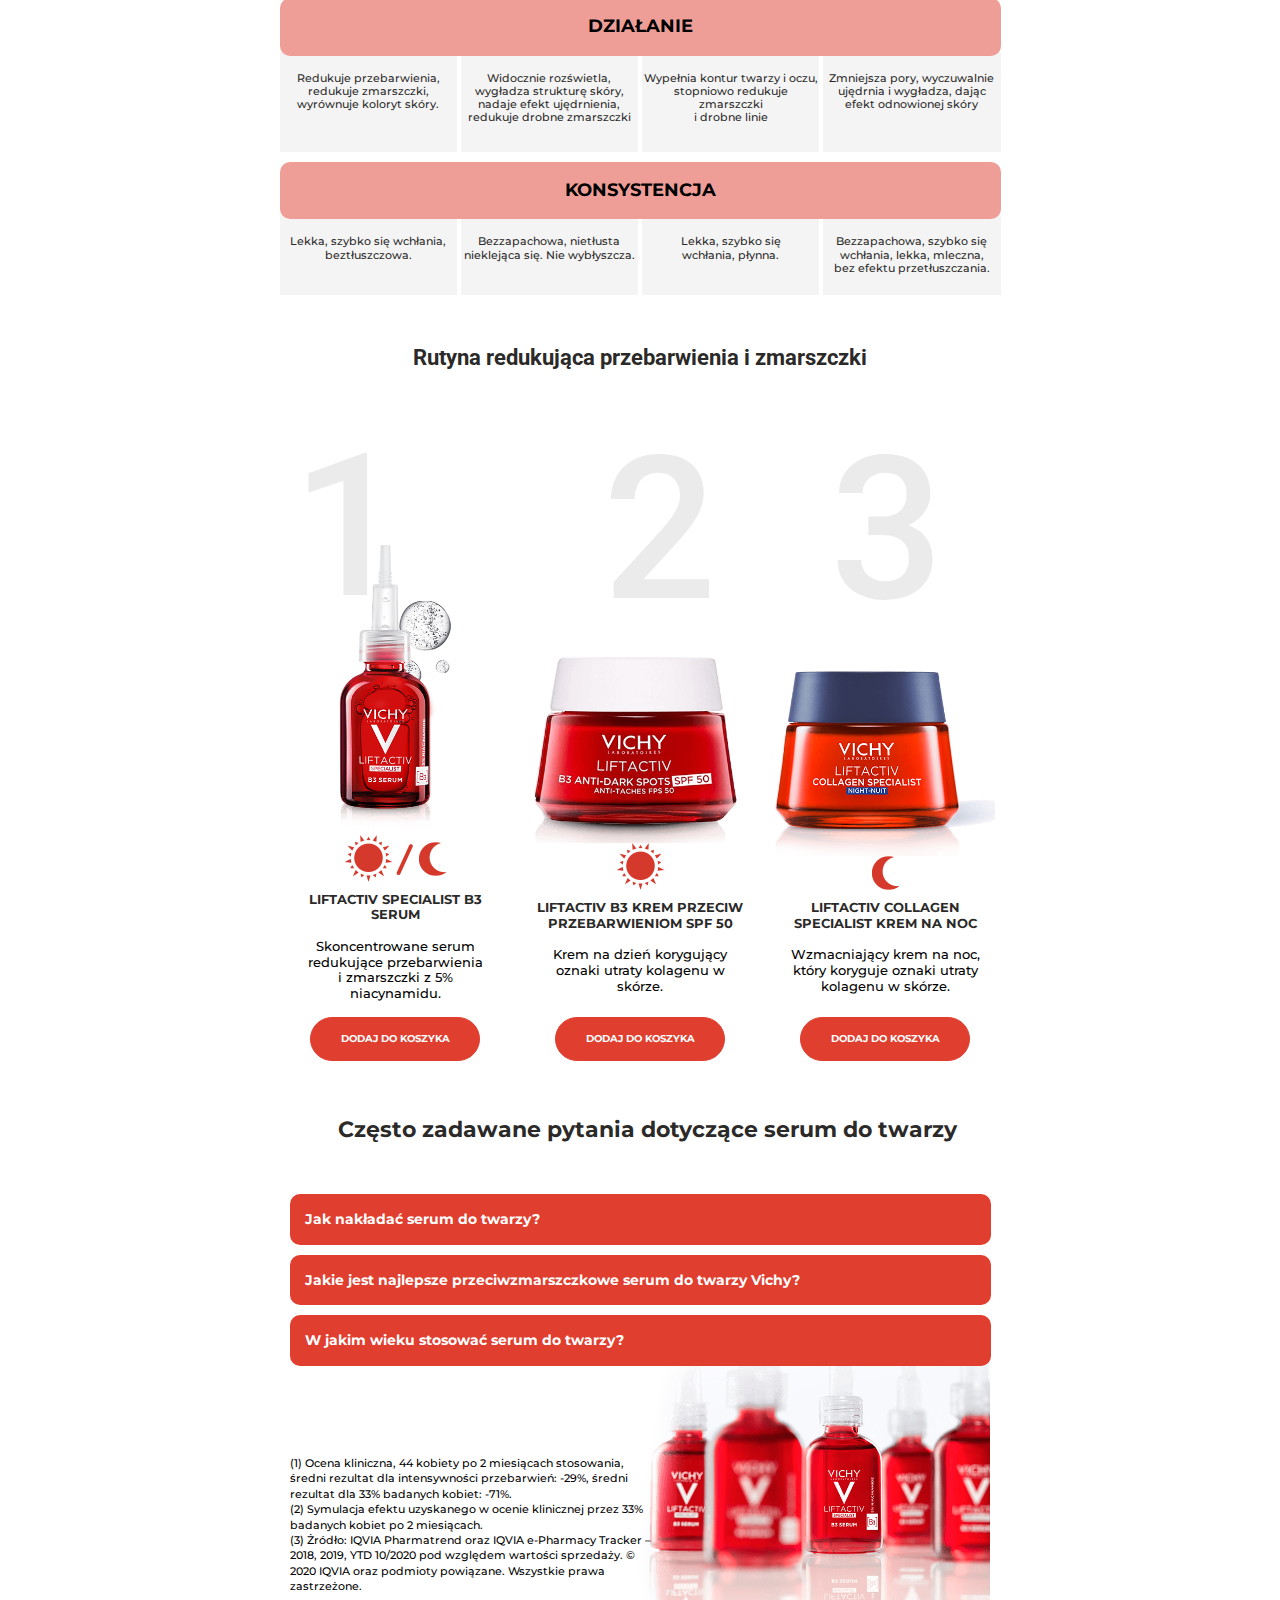
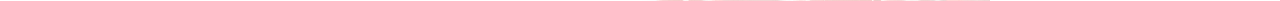
==== commit bbf749d4: "feat: adapt styles for spp" ====
--- a/index.html
+++ b/index.html
@@ -23,18 +23,26 @@
       <section class="es-kv">
         <div class="es-kv__images">
           <div class="es-kv__logo">
-            <img src="images/logo.png" alt="" class="es-kv__img" />
+            <img src="images/logo.png" alt="logotyp" class="es-kv__img" />
           </div>
           <div class="es-kv__claim">
-            <img src="images/claim.png" alt="" class="es-kv__img" />
+            <img
+              src="images/claim.png"
+              alt="N1 W pięlęgnacji przeciwzmarszczkowej w aptekach w Polsce"
+              class="es-kv__img"
+            />
           </div>
           <div class="es-kv__packshot">
-            <img src="images/packshot.png" alt="" class="es-kv__img" />
+            <img
+              src="images/packshot.png"
+              alt="Opakowanie"
+              class="es-kv__img"
+            />
           </div>
           <div class="es-kv__disc-wrapper">
             <img
               src="./images/label-image.png"
-              alt=""
+              alt="REKOMENDOWANY PRZEZ POLSKIE TOWARZYSTWO MEDYCYNY ESTETYCZNEJ I ANTI-AGING"
               class="es-kv__disc-img"
             />
             <p class="es-kv__disc">
@@ -48,7 +56,11 @@
         </div>
         <div class="es-kv__photo">
           <div class="es-kv__content">
-            <img src="./images/kv-title.png" alt="" class="es-kv__title-img" />
+            <img
+              src="./images/kv-title.png"
+              alt="Dermatolodzy potwierdzają przebarwienie zredukowane aż do -71%"
+              class="es-kv__title-img"
+            />
           </div>
         </div>
       </section>
@@ -56,22 +68,38 @@
       <section class="es-icons">
         <div class="es-icons__list">
           <div class="es-icons__item">
-            <img src="./images/icon-1.png" alt="" class="es-icons__icon" />
+            <img
+              src="./images/icon-1.png"
+              alt="Ikonka hipoalergiczne"
+              class="es-icons__icon"
+            />
             <p class="es-icons__title">hipoalergiczne</p>
           </div>
           <div class="es-icons__item">
-            <img src="./images/icon-2.png" alt="" class="es-icons__icon" />
+            <img
+              src="./images/icon-2.png"
+              alt="Ikonka dla skóry przebarwieniami"
+              class="es-icons__icon"
+            />
             <p class="es-icons__title">
               dla skóry <br />
               z&nbsp;przebarwieniami
             </p>
           </div>
           <div class="es-icons__item">
-            <img src="./images/icon-3.png" alt="" class="es-icons__icon" />
+            <img
+              src="./images/icon-3.png"
+              alt="Ikonka na dzień / na noc"
+              class="es-icons__icon"
+            />
             <p class="es-icons__title">na dzień / na noc</p>
           </div>
           <div class="es-icons__item">
-            <img src="./images/icon-4.png" alt="" class="es-icons__icon" />
+            <img
+              src="./images/icon-4.png"
+              alt="Ikonka odpowiednie dla skóry wrażliwej"
+              class="es-icons__icon"
+            />
             <p class="es-icons__title">odpowiednie dla skóry&nbsp;wrażliwej</p>
           </div>
         </div>
@@ -89,7 +117,7 @@
             <img
               class="es-info__image es-info__image--desktop"
               src="./images/info-image.png"
-              alt=""
+              alt="B3 Serum"
             />
           </div>
           <ul class="es-info__steps">
@@ -142,7 +170,7 @@
         <img
           class="es-dermatologits__image"
           src="./images/dermatologist-bg-m.png"
-          alt=""
+          alt="Dermatolog + serum"
         />
       </section>
 
@@ -154,7 +182,11 @@
           >
             <div class="es-ingr__single es-ingr__single--1">
               <div class="es-ingr__image">
-                <img src="images/ingr-1-m.png" alt="" class="es-ingr__img" />
+                <img
+                  src="images/ingr-1-m.png"
+                  alt="5% niacynamid (witamina B3)"
+                  class="es-ingr__img"
+                />
                 <p class="es-ingr__label">5% niacynamid (witamina B3)</p>
               </div>
               <p class="es-ingr__text">
@@ -166,7 +198,7 @@
               <div class="es-ingr__image">
                 <img
                   src="images/ingr-2.png"
-                  alt=""
+                  alt="8% kwas glikolowy"
                   class="es-ingr__img es-ingr__img--mobile"
                 />
                 <p class="es-ingr__label">
@@ -182,7 +214,7 @@
               <div class="es-ingr__image">
                 <img
                   src="images/ingr-3.png"
-                  alt=""
+                  alt="witamina cg"
                   class="es-ingr__img es-ingr__img--mobile"
                 />
                 <p class="es-ingr__label">witamina cg</p>
@@ -196,7 +228,7 @@
               <div class="es-ingr__image">
                 <img
                   src="images/ingr-4.png"
-                  alt=""
+                  alt="bio-peptyd"
                   class="es-ingr__img es-ingr__img--mobile es-ingr__img--mobile-big"
                 />
                 <p class="es-ingr__label">bio-peptyd</p>
@@ -231,7 +263,7 @@
             <div class="es-ingr__image">
               <img
                 src="images/ingr-1.png"
-                alt=""
+                alt="5% niacynamid"
                 class="es-ingr__img es-ingr__img--1"
               />
               <p class="es-ingr__label es-ingr__label--1">
@@ -247,7 +279,7 @@
             <div class="es-ingr__image">
               <img
                 src="images/ingr-2.png"
-                alt=""
+                alt="8% kwas glikolowy"
                 class="es-ingr__img es-ingr__img--2"
               />
               <p class="es-ingr__label">
@@ -263,7 +295,7 @@
             <div class="es-ingr__image">
               <img
                 src="images/ingr-3.png"
-                alt=""
+                alt="witamina cg"
                 class="es-ingr__img es-ingr__img--3"
               />
               <p class="es-ingr__label">witamina cg</p>
@@ -277,7 +309,7 @@
             <div class="es-ingr__image">
               <img
                 src="images/ingr-4.png"
-                alt=""
+                alt="bio-peptyd"
                 class="es-ingr__img es-ingr__img--4"
               />
               <p class="es-ingr__label es-ingr__label--4">bio-peptyd</p>
@@ -306,16 +338,14 @@
             <img
               class="es-video__image-icon"
               src="./images/video-icon.png"
-              alt=""
-              loading="lazy"
+              alt="Video icon"
             />
           </div>
           <div class="es-video__play-button es-video__play-button--desktop">
             <img
               class="es-video__image-icon es-video__image-icon--desktop"
               src="./images/video-icon-d.png"
-              alt=""
-              loading="lazy"
+              alt="Video icon"
             />
           </div>
         </div>
@@ -338,7 +368,7 @@
                   </p>
                   <img
                     src="./images/compare-1.png"
-                    alt=""
+                    alt="Liftactiv Specialist B3 przeciw przebarwieniom"
                     class="es-compare__single-image"
                   />
                   <p class="es-compare__single-subtitle">
@@ -353,7 +383,7 @@
                   </p>
                   <img
                     src="./images/compare-2.png"
-                    alt=""
+                    alt="Liftactiv Supreme Witamina C"
                     class="es-compare__single-image"
                   />
                   <p class="es-compare__single-subtitle">
@@ -411,12 +441,14 @@
             <div class="es-compare__wrapper">
               <div class="es-compare__mobile-wrapper">
                 <div class="es-compare__single">
-                  <p class="es-compare__single-title">
-                    REDUKUJE DROBNE zMARSZCZKI
+                  <p
+                    class="es-compare__single-title es-compare__single-title--left"
+                  >
+                    REDUKUJE DROBNE ZMARSZCZKI
                   </p>
                   <img
                     src="./images/compare-3.png"
-                    alt=""
+                    alt="Liftactiv Epidermic Filler"
                     class="es-compare__single-image"
                   />
                   <p class="es-compare__single-subtitle">
@@ -424,12 +456,14 @@
                   </p>
                 </div>
                 <div class="es-compare__single">
-                  <p class="es-compare__single-title">
+                  <p
+                    class="es-compare__single-title es-compare__single-title--right"
+                  >
                     REDUKUJE GŁĘBOKIE ZMARSZCZKI
                   </p>
                   <img
                     src="./images/compare-4.png"
-                    alt=""
+                    alt="Liftactiv Retinol Specialist na noc"
                     class="es-compare__single-image"
                   />
                   <p class="es-compare__single-subtitle">
@@ -516,7 +550,7 @@
                 </p>
                 <img
                   src="./images/compare-1.png"
-                  alt=""
+                  alt="Liftactiv Specialist B3"
                   class="es-compare__single-image"
                 />
                 <p class="es-compare__single-subtitle">
@@ -531,7 +565,7 @@
                 </p>
                 <img
                   src="./images/compare-2.png"
-                  alt=""
+                  alt="Liftactiv Supreme"
                   class="es-compare__single-image"
                 />
                 <p class="es-compare__single-subtitle">
@@ -546,7 +580,7 @@
                 </p>
                 <img
                   src="./images/compare-3.png"
-                  alt=""
+                  alt="Liftactiv Epidermic Filler"
                   class="es-compare__single-image"
                 />
                 <p class="es-compare__single-subtitle">
@@ -561,7 +595,7 @@
                 </p>
                 <img
                   src="./images/compare-4.png"
-                  alt=""
+                  alt="Liftactiv Retinol"
                   class="es-compare__single-image"
                 />
                 <p class="es-compare__single-subtitle">
@@ -652,7 +686,11 @@
         <div class="es-cross__container">
           <div class="es-cross__single">
             <div class="es-cross__packshot es-cross__packshot--1">
-              <img src="images/cross-1.png" alt="" class="es-cross__img" />
+              <img
+                src="images/cross-1.png"
+                alt="LIFTACTIV SPECIALIST B3 SERUM"
+                class="es-cross__img"
+              />
               <img
                 src="./images/cross-icon-1.png"
                 alt=""
@@ -664,8 +702,8 @@
             </h4>
             <div class="es-cross__wrapper">
               <p class="es-cross__text">
-                Skoncentrowane serum redukujące przebarwienia i zmarszczki z 5%
-                niacynamidu.
+                Skoncentrowane serum redukujące przebarwienia i&nbsp;zmarszczki
+                z 5% niacynamidu.
               </p>
               <a href="" target="_blank" class="es-cross__link"
                 >Dodaj do koszyka</a
@@ -676,7 +714,7 @@
             <div class="es-cross__packshot es-cross__packshot--2">
               <img
                 src="images/cross-2.png"
-                alt=""
+                alt="LIFTACTIV B3 KREM "
                 class="es-cross__img es-cross__img--2"
               />
               <img
@@ -706,7 +744,7 @@
               />
               <img
                 src="./images/cross-icon-3.png"
-                alt=""
+                alt="LIFTACTIV collagen specialist"
                 class="es-cross__packshot-icon"
               />
             </div>
@@ -795,12 +833,12 @@
         <img
           class="es-disclaimer__img es-disclaimer__img--mobile"
           src="./images/disclaimer-img.png"
-          alt=""
+          alt="packshots"
         />
         <img
           class="es-disclaimer__img es-disclaimer__img--desktop"
           src="./images/qa-bg.png"
-          alt=""
+          alt="packshots"
         />
       </div>
     </div>
--- a/style.css
+++ b/style.css
@@ -9,12 +9,14 @@
   font-size: 15px;
   font-weight: 500;
   line-height: 1.2;
-  max-width: 930px;
+  max-width: 731px;
   margin: 0 auto;
   padding: 0;
   overflow: hidden;
   color: #2b2a29;
   background-color: #fff;
+  padding-left: 30px;
+  padding-right: 30px;
 }
 #es-vichy.es-vichy * {
   box-sizing: border-box;
@@ -35,7 +37,7 @@
   font-weight: inherit;
   margin-top: 50px;
   font-family: "Montserrat", sans-serif;
-  font-size: 25px;
+  font-size: 20px;
   text-align: left;
   margin-bottom: 32px;
   margin-left: 20px;
@@ -81,7 +83,7 @@
   color: inherit;
   font-family: inherit;
   font-weight: inherit;
-  font-size: 14.78px;
+  font-size: 13.78px;
   text-align: left;
   text-transform: uppercase;
   max-width: 190px;
@@ -141,16 +143,17 @@
   display: flex;
   align-items: center;
   justify-content: space-around;
+  gap: 5px;
 }
 #es-vichy.es-vichy .es-icons__item {
   display: flex;
   justify-content: center;
   align-items: center;
-  -moz-column-gap: 20px;
-       column-gap: 20px;
+  -moz-column-gap: 5px;
+       column-gap: 5px;
   padding-top: 20px;
   padding-bottom: 20px;
-  max-width: 211px;
+  max-width: 178px;
 }
 #es-vichy.es-vichy .es-icons__title {
   margin: 0;
@@ -160,7 +163,7 @@
   font-family: inherit;
   font-weight: inherit;
   font-family: "Montserrat", sans-serif;
-  font-size: 12px;
+  font-size: 11px;
   font-weight: 700;
   text-transform: uppercase;
 }
@@ -172,7 +175,7 @@
 }
 #es-vichy.es-vichy .es-info__wrapper {
   min-height: 382px;
-  background: #fff url(images/info-image.png) -190px -20px no-repeat;
+  background: #fff url(images/info-image.png) -150px 20px no-repeat;
   background-size: contain;
 }
 #es-vichy.es-vichy .es-info__steps {
@@ -190,7 +193,7 @@
   font-family: inherit;
   font-weight: inherit;
   font-family: "Montserrat", sans-serif;
-  font-size: 11px;
+  font-size: 10px;
 }
 #es-vichy.es-vichy .es-info__text--bold {
   font-weight: 700;
@@ -208,7 +211,7 @@
   left: -42px;
 }
 #es-vichy.es-vichy .es-info__text--2 {
-  margin-left: 38%;
+  margin-left: 39%;
 }
 #es-vichy.es-vichy .es-info__text--2::before {
   content: "";
@@ -220,8 +223,8 @@
   left: -50px;
 }
 #es-vichy.es-vichy .es-info__text--3 {
-  margin-top: 70px;
-  margin-left: 40%;
+  margin-top: 40px;
+  margin-left: 45%;
 }
 #es-vichy.es-vichy .es-info__text--3::before {
   content: "";
@@ -234,7 +237,7 @@
 }
 #es-vichy.es-vichy .es-info__text--4 {
   margin-top: 60px;
-  margin-left: 15%;
+  margin-left: 30%;
 }
 #es-vichy.es-vichy .es-info__text--4::before {
   content: "";
@@ -763,7 +766,7 @@
   margin-bottom: 40px;
 }
 #es-vichy.es-vichy .es-compare__single {
-  max-width: 150px;
+  max-width: 118px;
 }
 #es-vichy.es-vichy .es-compare__single-image {
   max-width: 100%;
@@ -787,7 +790,7 @@
   min-height: 95px;
   padding: 24px 14px;
   font-family: "Montserrat";
-  font-size: 13px;
+  font-size: 11px;
   font-weight: 700;
   text-align: center;
   background: #e03e2f;
@@ -844,7 +847,7 @@
   font-family: inherit;
   font-weight: inherit;
   margin-top: -4px;
-  font-size: 13px;
+  font-size: 11px;
   padding-top: 20px;
   padding-bottom: 20px;
   font-family: "Montserrat";
@@ -853,7 +856,7 @@
   background: #f4f4f4;
   z-index: 0;
 }
-#es-vichy.es-vichy .es-compare__effect-subtitle {
+#es-vichy.es-vichy .es-compare__effect-subtitle, #es-vichy.es-vichy .es-compare__problem-subtitle {
   min-height: 120px;
 }
 #es-vichy.es-vichy .es-compare__consistency-subtitle {
@@ -891,7 +894,7 @@
     margin-left: 10px;
     justify-content: flex-start;
     padding-left: 50px;
-    font-size: 30px;
+    font-size: 20px;
     background: none;
   }
   #es-vichy.es-vichy .es-dermatologits__subtitle span {
@@ -937,7 +940,7 @@
     margin-left: 45%;
   }
   #es-vichy.es-vichy .es-info__text--4 {
-    margin-left: 26%;
+    margin-left: 40%;
   }
   #es-vichy.es-vichy .es-cross__container {
     gap: 10px;
@@ -966,7 +969,7 @@
     display: none;
   }
   #es-vichy.es-vichy .es-ingr__single {
-    max-width: 220px;
+    max-width: 170px;
     transition: all 0.3s ease;
   }
   #es-vichy.es-vichy .es-ingr .es-ingr__slides:hover .es-ingr__single {
@@ -983,26 +986,32 @@
     max-width: 175px;
   }
   #es-vichy.es-vichy .es-ingr__img--4 {
-    margin-top: -50px;
+    margin-top: -45px;
+  }
+  #es-vichy.es-vichy .es-ingr__img {
+    max-width: 160px;
+  }
+  #es-vichy.es-vichy .es-ingr__img--2, #es-vichy.es-vichy .es-ingr__img--3 {
+    max-width: 135px;
   }
   #es-vichy.es-vichy .es-ingr__text {
-    font-size: 14px;
+    font-size: 12px;
   }
   #es-vichy.es-vichy .es-ingr__label {
     padding-bottom: 0;
     min-height: 84px;
-    font-size: 18px;
+    font-size: 13px;
   }
   #es-vichy.es-vichy .es-ingr__label--1 {
-    margin-top: -60px;
+    margin-top: -50px;
   }
   #es-vichy.es-vichy .es-ingr__slides--desktop {
     display: flex;
     flex-wrap: wrap;
     justify-content: space-around;
     align-items: flex-start;
-    max-width: 620px;
-    gap: 30px;
+    max-width: 500px;
+    gap: 5px;
     margin: 0 auto;
   }
   #es-vichy.es-vichy .es-compare {
@@ -1010,6 +1019,9 @@
   }
   #es-vichy.es-vichy .es-compare__packshots--mobile {
     display: none;
+  }
+  #es-vichy.es-vichy .es-compare__packshots--desktop {
+    display: block;
   }
   #es-vichy.es-vichy .es-compare__mobile-wrapper {
     margin: 0 auto;
@@ -1038,7 +1050,7 @@
 @media screen and (min-width: 768px) {
   #es-vichy.es-vichy .es-title {
     margin-bottom: 50px;
-    font-size: 30px;
+    font-size: 22px;
     text-align: center;
   }
   #es-vichy.es-vichy .es-info__wrapper {
@@ -1053,7 +1065,7 @@
     display: block;
   }
   #es-vichy.es-vichy .es-info__steps {
-    max-width: 375px;
+    max-width: 320px;
   }
   #es-vichy.es-vichy .es-info__steps-item {
     margin-top: 0;
@@ -1063,7 +1075,7 @@
     margin-bottom: 0;
   }
   #es-vichy.es-vichy .es-info__text {
-    font-size: 15px;
+    font-size: 13px;
   }
   #es-vichy.es-vichy .es-info__text--1 {
     margin-left: 0;
@@ -1158,7 +1170,7 @@
     text-align: left;
   }
   #es-vichy.es-vichy .es-disclaimer__img--desktop {
-    margin-top: -90px;
+    margin-top: -60px;
   }
 }
 @media screen and (min-width: 860px) {
@@ -1171,18 +1183,23 @@
   #es-vichy.es-vichy .es-cross__title {
     margin-bottom: 100px;
   }
+  #es-vichy.es-vichy .es-cross__subtitle {
+    font-size: 13px;
+  }
   #es-vichy.es-vichy .es-cross__text {
+    font-size: 13px;
     min-height: 54px;
   }
-  #es-vichy.es-vichy .es-cross__img {
-    max-width: 250px;
-    max-height: 366px;
-  }
-  #es-vichy.es-vichy .es-cross__img--2 {
-    max-width: 274px;
-  }
-  #es-vichy.es-vichy .es-cross__img--3 {
-    max-width: 280px;
+  #es-vichy.es-vichy .es-cross__single {
+    max-width: 225px;
+  }
+  #es-vichy.es-vichy .es-cross__link {
+    padding-top: 15px;
+    padding-bottom: 15px;
+    font-size: 10px;
+    min-width: auto;
+    width: 170px;
+    border-radius: 35px;
   }
   #es-vichy.es-vichy .es-cross__packshot {
     display: flex;
@@ -1203,27 +1220,22 @@
     top: -20px;
   }
   #es-vichy.es-vichy .es-icons__title {
-    font-size: 14px;
+    font-size: 12px;
   }
   #es-vichy.es-vichy .es-ingr__slides--desktop {
     max-width: 700px;
   }
-  #es-vichy.es-vichy .es-compare__mobile-wrapper {
-    max-width: none;
-    justify-content: space-around;
-  }
   #es-vichy.es-vichy .es-compare__single {
     min-width: 190px;
   }
   #es-vichy.es-vichy .es-compare__single-subtitle {
-    font-size: 14px;
-  }
-  #es-vichy.es-vichy .es-compare__single-image {
-    width: 100px;
-    height: 275px;
+    font-size: 11px;
   }
   #es-vichy.es-vichy .es-compare__effect-subtitle {
     min-height: 100px;
+  }
+  #es-vichy.es-vichy .es-compare__problem-subtitle {
+    min-height: 80px;
   }
 }
 @media screen and (min-width: 1200px) {
@@ -1245,15 +1257,12 @@
     margin-top: -15px;
     z-index: 1;
   }
-  #es-vichy.es-vichy .es-ingr__img {
-    max-width: 225px;
-  }
-  #es-vichy.es-vichy .es-ingr__img--2, #es-vichy.es-vichy .es-ingr__img--3 {
-    max-width: 200px;
-  }
   #es-vichy.es-vichy .es-ingr__slides--desktop {
     max-width: none;
     gap: 0;
+  }
+  #es-vichy.es-vichy .es-cross__text {
+    max-width: 245px;
   }
   #es-vichy.es-vichy .es-cross__packshot--1::before {
     top: -45px;
@@ -1274,10 +1283,10 @@
     gap: 0;
   }
   #es-vichy.es-vichy .es-compare__single {
-    min-width: 225px;
+    min-width: 170px;
   }
   #es-vichy.es-vichy .es-compare__single-title {
-    font-size: 15px;
+    font-size: 12px;
   }
 }
 @keyframes slidedown {
